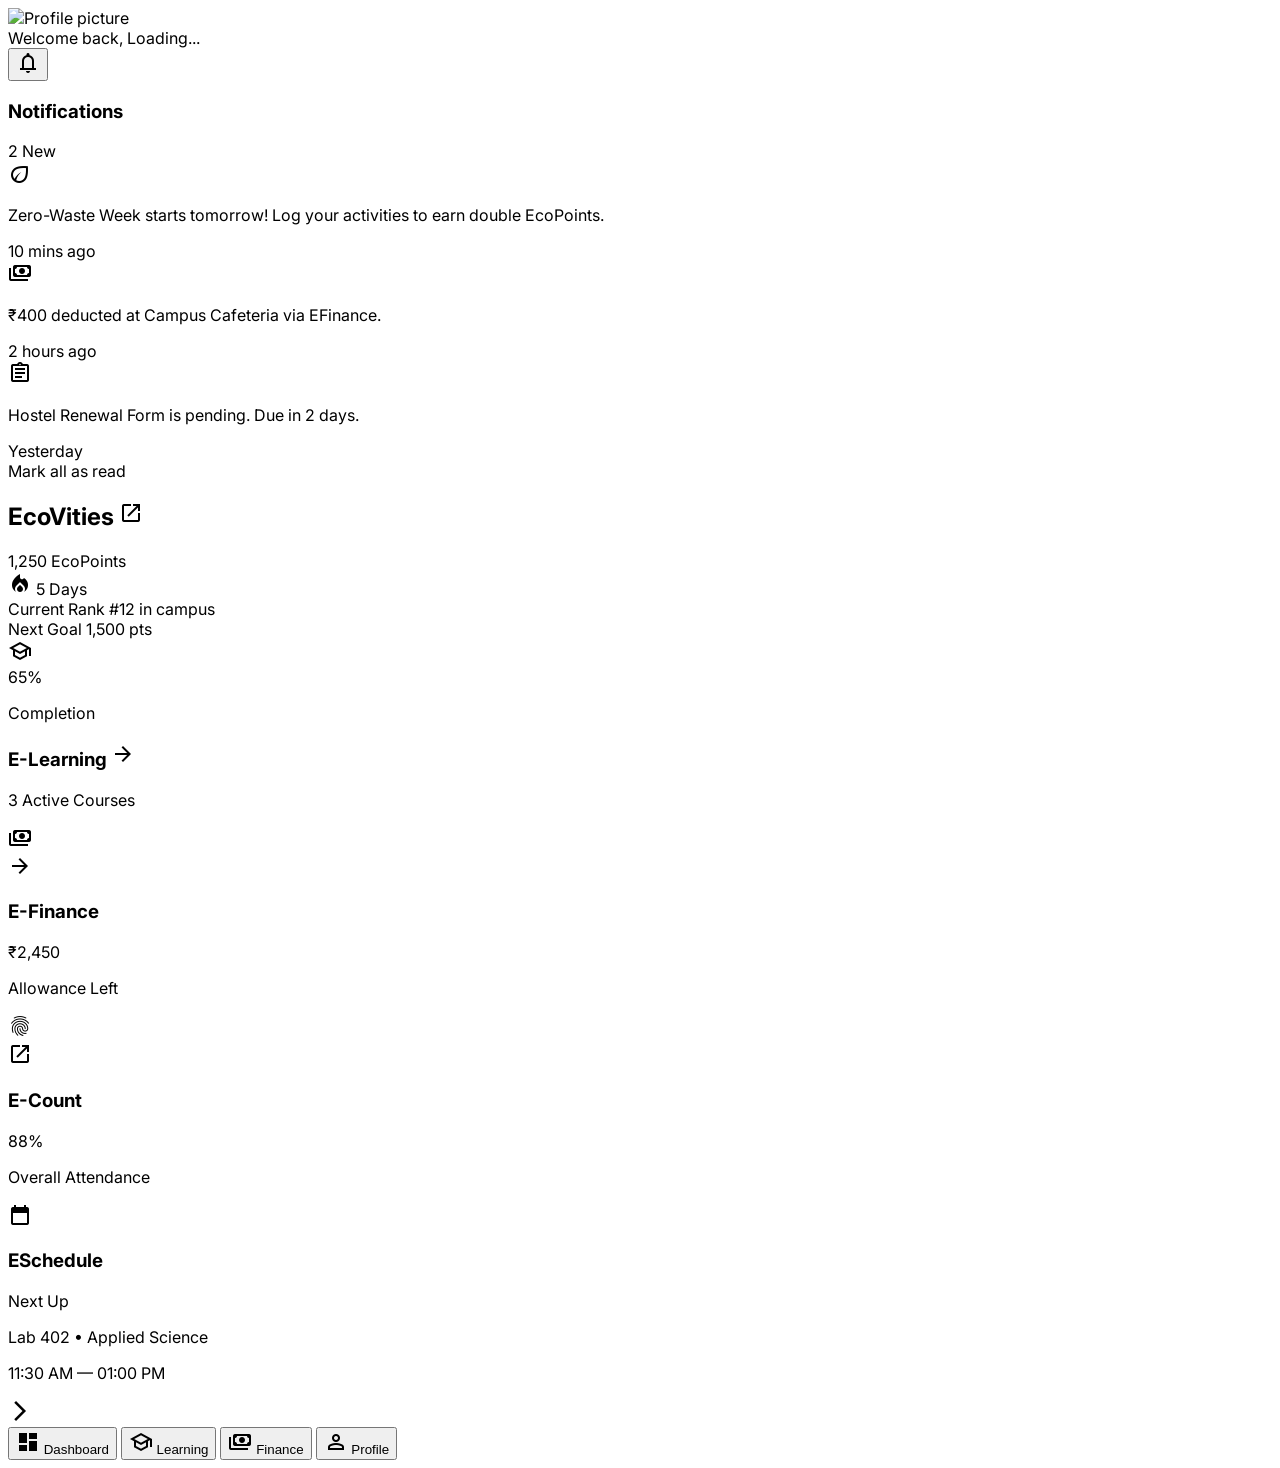
==== index.html @ b06c49e8 "Update index.html" ====
<!DOCTYPE html>
<html class="light" lang="en">
<head>
    <meta charset="utf-8"/>
    <meta content="width=device-width, initial-scale=1.0, maximum-scale=1.0, user-scalable=no" name="viewport"/>
    <title>EcoCampus - App</title>
    
    <link rel="stylesheet" href="style.css">
    <script src="https://cdn.tailwindcss.com?plugins=forms,container-queries"></script>
    <link href="https://fonts.googleapis.com/css2?family=Inter:wght@300;400;500;600;700;800&display=swap" rel="stylesheet"/>
    <link href="https://fonts.googleapis.com/css2?family=Material+Symbols+Outlined:wght,FILL@100..700,0..1&display=swap" rel="stylesheet"/>
    
    <script src="https://cdn.jsdelivr.net/npm/@supabase/supabase-js@2"></script>
    <script src="supabase.js"></script>
    <script src="main.js" defer></script>

    <script id="tailwind-config">
        tailwind.config = {
            darkMode: "class",
            theme: {
                extend: {
                    "colors": {
                        "on-surface-variant": "#3f4a3c",
                        "surface-dim": "#d9dadb",
                        "on-tertiary": "#ffffff",
                        "on-secondary-fixed-variant": "#2f3f92",
                        "inverse-primary": "#78dc77",
                        "secondary-fixed": "#dee0ff",
                        "outline": "#6f7a6b",
                        "surface-container": "#edeeef",
                        "on-primary-container": "#003c0b",
                        "on-primary-fixed-variant": "#005313",
                        "surface-container-high": "#e7e8e9",
                        "primary-fixed": "#94f990",
                        "on-error-container": "#93000a",
                        "on-tertiary-fixed-variant": "#693c00",
                        "on-primary-fixed": "#002204",
                        "tertiary-fixed-dim": "#ffb870",
                        "outline-variant": "#becab9",
                        "error-container": "#ffdad6",
                        "surface": "#f8f9fa",
                        "on-background": "#191c1d",
                        "surface-container-low": "#f3f4f5",
                        "on-secondary": "#ffffff",
                        "secondary-fixed-dim": "#bac3ff",
                        "inverse-on-surface": "#f0f1f2",
                        "surface-bright": "#f8f9fa",
                        "error": "#ba1a1a",
                        "background": "#f8f9fa",
                        "secondary": "#4858ab",
                        "surface-container-lowest": "#ffffff",
                        "primary-fixed-dim": "#78dc77",
                        "on-secondary-fixed": "#00105b",
                        "on-primary": "#ffffff",
                        "tertiary-container": "#e18500",
                        "primary-container": "#4caf50",
                        "surface-tint": "#006e1c",
                        "tertiary-fixed": "#ffdcbe",
                        "on-tertiary-fixed": "#2c1600",
                        "on-error": "#ffffff",
                        "tertiary": "#8b5000",
                        "on-secondary-container": "#27378a",
                        "on-surface": "#191c1d",
                        "on-tertiary-container": "#4d2b00",
                        "inverse-surface": "#2e3132",
                        "secondary-container": "#96a5ff",
                        "surface-variant": "#e1e3e4",
                        "surface-container-highest": "#e1e3e4",
                        "primary": "#006e1c"
                    },
                    "fontFamily": {
                        "headline": ["Inter"],
                        "body": ["Inter"],
                        "label": ["Inter"]
                    }
                },
            },
        }
    </script>
</head>
<body class="bg-surface text-on-surface antialiased mb-24 relative">

    <header class="fixed top-0 w-full z-[60] bg-surface/70 dark:bg-slate-900/70 backdrop-blur-xl border-b border-surface-variant/50 bg-surface-container-low dark:bg-slate-800">
        <div class="flex justify-between items-center px-6 h-16 w-full max-w-screen-xl mx-auto relative">
            <div class="flex items-center gap-3">
                <div class="w-10 h-10 rounded-full overflow-hidden border-2 border-primary-container bg-surface-variant">
                    <img id="header-avatar" alt="Profile picture" class="w-full h-full object-cover" src="https://via.placeholder.com/150"/>
                </div>
                <div class="flex flex-col">
                    <span class="text-xs text-on-surface-variant font-medium">Welcome back,</span>
                    <span id="header-name" class="text-sm font-bold text-on-surface">Loading...</span>
                </div>
            </div>
            <div class="flex items-center gap-2 relative">
                <button id="notif-btn" class="p-2 rounded-full hover:bg-slate-100/50 transition-colors active:scale-95 duration-200 relative">
                    <span class="material-symbols-outlined text-slate-500">notifications</span>
                    <span class="absolute top-2 right-2 w-2.5 h-2.5 bg-error rounded-full border-2 border-surface"></span>
                </button>
            </div>
        </div>
    </header>

    <div id="notif-panel" class="fixed top-16 right-4 w-80 max-w-[calc(100vw-32px)] bg-surface-container-lowest rounded-2xl shadow-xl border border-surface-variant overflow-hidden z-[55] opacity-0 pointer-events-none transition-all duration-200 transform -translate-y-2">
        <div class="p-4 border-b border-surface-variant flex justify-between items-center bg-surface-container-low">
            <h3 class="font-bold text-on-surface">Notifications</h3>
            <span class="text-[10px] bg-primary/10 text-primary px-2 py-1 rounded-md font-bold uppercase">2 New</span>
        </div>
        <div class="max-h-80 overflow-y-auto">
            <div class="p-4 border-b border-surface-variant hover:bg-surface-container-low cursor-pointer bg-primary/5">
                <div class="flex gap-3">
                    <div class="w-10 h-10 rounded-full bg-primary-container text-on-primary-container flex items-center justify-center shrink-0">
                        <span class="material-symbols-outlined text-sm">eco</span>
                    </div>
                    <div>
                        <p class="text-sm text-on-surface"><span class="font-bold">Zero-Waste Week</span> starts tomorrow! Log your activities to earn double EcoPoints.</p>
                        <span class="text-xs text-on-surface-variant mt-1 block">10 mins ago</span>
                    </div>
                </div>
            </div>
            <div class="p-4 border-b border-surface-variant hover:bg-surface-container-low cursor-pointer bg-primary/5">
                <div class="flex gap-3">
                    <div class="w-10 h-10 rounded-full bg-secondary-container text-on-secondary-container flex items-center justify-center shrink-0">
                        <span class="material-symbols-outlined text-sm">payments</span>
                    </div>
                    <div>
                        <p class="text-sm text-on-surface"><span class="font-bold">₹400 deducted</span> at Campus Cafeteria via EFinance.</p>
                        <span class="text-xs text-on-surface-variant mt-1 block">2 hours ago</span>
                    </div>
                </div>
            </div>
            <div class="p-4 border-b border-surface-variant hover:bg-surface-container-low cursor-pointer">
                <div class="flex gap-3">
                    <div class="w-10 h-10 rounded-full bg-surface-variant text-on-surface-variant flex items-center justify-center shrink-0">
                        <span class="material-symbols-outlined text-sm">assignment</span>
                    </div>
                    <div>
                        <p class="text-sm text-on-surface"><span class="font-bold">Hostel Renewal Form</span> is pending. Due in 2 days.</p>
                        <span class="text-xs text-on-surface-variant mt-1 block">Yesterday</span>
                    </div>
                </div>
            </div>
        </div>
        <div class="p-3 text-center border-t border-surface-variant bg-surface-container-low cursor-pointer hover:bg-surface-variant">
            <span class="text-sm font-bold text-primary">Mark all as read</span>
        </div>
    </div>

    <main class="pt-20 px-6 max-w-screen-md mx-auto relative z-10">
        
        <div id="view-dashboard" class="tab-content active">
            <section class="mt-4 mb-8">
                <div onclick="openApp('/EcoCampus/ecovities')" class="cursor-pointer active:scale-[0.98] transition-transform relative overflow-hidden rounded-xl bg-gradient-to-br from-primary to-primary-container p-6 text-white shadow-2xl shadow-primary/20 group">
                    <div class="absolute -right-8 -top-8 w-32 h-32 bg-white/10 rounded-full blur-2xl"></div>
                    <div class="absolute -left-4 -bottom-4 w-24 h-24 bg-black/5 rounded-full blur-xl"></div>
                    <div class="relative z-10 flex justify-between items-start">
                        <div>
                            <h2 class="text-sm font-medium opacity-90 tracking-wide flex items-center gap-1">
                                EcoVities <span class="material-symbols-outlined text-[14px] opacity-0 group-hover:opacity-100 transition-opacity">open_in_new</span>
                            </h2>
                            <div class="mt-1 flex items-baseline gap-1">
                                <span class="text-4xl font-extrabold tracking-tight">1,250</span>
                                <span class="text-xs font-semibold opacity-80 uppercase tracking-widest">EcoPoints</span>
                            </div>
                        </div>
                        <div class="bg-white/20 backdrop-blur-md rounded-lg px-3 py-1.5 flex items-center gap-2">
                            <span class="material-symbols-outlined text-sm text-tertiary-fixed-dim" style="font-variation-settings: 'FILL' 1;">local_fire_department</span>
                            <span class="text-xs font-bold">5 Days</span>
                        </div>
                    </div>
                    <div class="relative z-10 mt-8 grid grid-cols-2 gap-4 border-t border-white/10 pt-4">
                        <div class="flex flex-col">
                            <span class="text-[10px] uppercase opacity-70 tracking-widest">Current Rank</span>
                            <span class="text-lg font-bold">#12 <span class="text-xs font-normal opacity-70">in campus</span></span>
                        </div>
                        <div class="flex flex-col items-end">
                            <span class="text-[10px] uppercase opacity-70 tracking-widest">Next Goal</span>
                            <span class="text-lg font-bold">1,500 <span class="text-xs font-normal opacity-70">pts</span></span>
                        </div>
                    </div>
                </div>
            </section>

            <section class="grid grid-cols-2 gap-4 mb-6">
                <div onclick="switchTab('learning')" class="col-span-2 cursor-pointer active:scale-[0.98] transition-transform bg-surface-container-lowest rounded-xl p-5 shadow-[0_4px_32px_rgba(0,0,0,0.04)] flex flex-col justify-between min-h-[160px] group border border-surface-variant">
                    <div class="flex justify-between items-start">
                        <div class="p-2.5 bg-primary/10 rounded-lg">
                            <span class="material-symbols-outlined text-primary">school</span>
                        </div>
                        <div class="text-right">
                            <span class="text-2xl font-bold text-on-surface">65%</span>
                            <p class="text-[10px] text-on-surface-variant font-medium">Completion</p>
                        </div>
                    </div>
                    <div class="mt-4 flex justify-between items-end">
                        <div class="w-full">
                            <h3 class="text-sm font-bold text-on-surface flex items-center gap-1">E-Learning <span class="material-symbols-outlined text-[14px] opacity-0 group-hover:opacity-100 transition-opacity">arrow_forward</span></h3>
                            <p class="text-xs text-on-surface-variant mt-1">3 Active Courses</p>
                            <div class="w-full bg-surface-container h-1.5 rounded-full mt-3">
                                <div class="bg-primary h-full rounded-full" style="width: 65%"></div>
                            </div>
                        </div>
                    </div>
                </div>

                <div onclick="switchTab('finance')" class="cursor-pointer active:scale-[0.98] transition-transform bg-surface-container-low rounded-xl p-5 flex flex-col justify-between group border border-surface-variant">
                    <div class="flex justify-between items-start">
                        <div class="p-2.5 bg-secondary/10 rounded-lg w-fit">
                            <span class="material-symbols-outlined text-secondary">payments</span>
                        </div>
                        <span class="material-symbols-outlined text-sm text-on-surface-variant opacity-0 group-hover:opacity-100">arrow_forward</span>
                    </div>
                    <div class="mt-4">
                        <h3 class="text-xs font-bold text-on-surface-variant">E-Finance</h3>
                        <div class="mt-1">
                            <span class="text-lg font-bold text-on-surface">₹2,450</span>
                            <p class="text-[10px] text-on-surface-variant leading-tight">Allowance Left</p>
                        </div>
                    </div>
                </div>

                <div onclick="openApp('/EcoCampus/ecount')" class="cursor-pointer active:scale-[0.98] transition-transform bg-surface-container-low rounded-xl p-5 flex flex-col justify-between group border border-surface-variant">
                    <div class="flex justify-between items-start">
                        <div class="p-2.5 bg-tertiary-container/10 rounded-lg w-fit">
                            <span class="material-symbols-outlined text-tertiary">fingerprint</span>
                        </div>
                        <span class="material-symbols-outlined text-sm text-on-surface-variant opacity-0 group-hover:opacity-100">open_in_new</span>
                    </div>
                    <div class="mt-4">
                        <h3 class="text-xs font-bold text-on-surface-variant">E-Count</h3>
                        <div class="mt-1">
                            <span class="text-lg font-bold text-on-surface">88%</span>
                            <p class="text-[10px] text-on-surface-variant leading-tight">Overall Attendance</p>
                        </div>
                    </div>
                </div>

                <div onclick="openApp('/EcoCampus/eschedule')" class="col-span-2 cursor-pointer active:scale-[0.98] transition-transform bg-surface-container-highest rounded-xl p-5 flex items-center gap-4 group border border-surface-variant">
                    <div class="p-3 bg-white rounded-xl shadow-sm">
                        <span class="material-symbols-outlined text-primary" style="font-variation-settings: 'FILL' 1;">calendar_today</span>
                    </div>
                    <div class="flex-1">
                        <div class="flex justify-between items-center">
                            <h3 class="text-sm font-bold text-on-surface flex items-center gap-1">ESchedule</h3>
                            <span class="text-[10px] font-bold text-primary uppercase tracking-tighter bg-primary/10 px-2 py-0.5 rounded">Next Up</span>
                        </div>
                        <div class="flex justify-between items-end mt-1">
                            <div>
                                <p class="text-xs text-on-surface-variant">Lab 402 • Applied Science</p>
                                <p class="text-sm font-semibold text-on-surface">11:30 AM — 01:00 PM</p>
                            </div>
                            <span class="material-symbols-outlined text-on-surface-variant text-sm group-hover:translate-x-1 transition-transform">arrow_forward_ios</span>
                        </div>
                    </div>
                </div>
            </section>
        </div>

        <div id="view-learning" class="tab-content">
            <h2 class="text-2xl font-extrabold text-on-surface mb-6 mt-4">My Courses</h2>
            
            <div class="bg-surface-container-lowest rounded-2xl p-5 mb-4 shadow-sm border border-surface-variant relative overflow-hidden">
                <div class="absolute top-0 right-0 w-16 h-16 bg-primary/5 rounded-bl-full"></div>
                <div class="flex justify-between items-start mb-3 relative z-10">
                    <div>
                        <span class="text-[10px] font-bold text-primary uppercase tracking-wider bg-primary/10 px-2 py-1 rounded-md">In Progress</span>
                        <h3 class="text-lg font-bold text-on-surface mt-2 leading-tight">Green Energy 101</h3>
                        <p class="text-xs text-on-surface-variant mt-1">Dr. Sharma • 4 Modules left</p>
                    </div>
                    <div class="w-12 h-12 rounded-full border-[4px] border-surface-variant flex items-center justify-center relative">
                        <svg class="absolute w-full h-full transform -rotate-90 text-primary">
                            <circle cx="20" cy="20" r="18" fill="none" stroke="currentColor" stroke-width="4" stroke-dasharray="113" stroke-dashoffset="22" class="opacity-100"></circle>
                        </svg>
                        <span class="text-[10px] font-bold text-on-surface">80%</span>
                    </div>
                </div>
                <button class="w-full mt-2 bg-primary text-on-primary py-2.5 rounded-xl font-semibold text-sm active:scale-[0.98] transition-transform">Continue Learning</button>
            </div>

            <div class="bg-surface-container-lowest rounded-2xl p-5 mb-8 shadow-sm border border-surface-variant">
                <div class="flex justify-between items-start mb-3">
                    <div>
                        <span class="text-[10px] font-bold text-secondary uppercase tracking-wider bg-secondary/10 px-2 py-1 rounded-md">In Progress</span>
                        <h3 class="text-lg font-bold text-on-surface mt-2 leading-tight">Sustainable Arch.</h3>
                        <p class="text-xs text-on-surface-variant mt-1">Prof. Mehta • 12 Modules left</p>
                    </div>
                    <div class="text-right">
                        <span class="text-lg font-bold text-on-surface">45%</span>
                    </div>
                </div>
                <div class="w-full bg-surface-variant h-2 rounded-full overflow-hidden">
                    <div class="bg-secondary h-full rounded-full" style="width: 45%"></div>
                </div>
            </div>

            <h3 class="text-sm font-bold text-on-surface-variant uppercase tracking-wider mb-4">Upcoming Assessments</h3>
            <div class="bg-surface-container-low rounded-2xl p-4 border border-surface-variant mb-3 flex items-center gap-4">
                <div class="w-12 h-12 rounded-xl bg-error-container text-on-error-container flex flex-col items-center justify-center shrink-0">
                    <span class="text-[10px] uppercase font-bold">Oct</span>
                    <span class="text-lg font-black leading-none">12</span>
                </div>
                <div>
                    <h4 class="font-bold text-sm text-on-surface">Mid-Term: Green Energy</h4>
                    <p class="text-xs text-on-surface-variant mt-0.5">Online Exam • 60 mins</p>
                </div>
            </div>
        </div>

        <div id="view-finance" class="tab-content">
            <h2 class="text-2xl font-extrabold text-on-surface mb-6 mt-4">My Wallet</h2>

            <div class="bg-secondary text-on-secondary rounded-3xl p-6 mb-8 relative overflow-hidden shadow-lg shadow-secondary/20">
                <div class="absolute -right-10 -bottom-10 w-40 h-40 bg-white/10 rounded-full blur-2xl"></div>
                <p class="text-xs font-medium opacity-80 tracking-wide uppercase">Available Allowance</p>
                <div class="text-5xl font-black mt-1 mb-4">₹2,450</div>
                <div class="flex justify-between items-center border-t border-white/20 pt-4">
                    <div>
                        <p class="text-[10px] uppercase opacity-70">Total Budget</p>
                        <p class="text-sm font-bold">₹4,000</p>
                    </div>
                    <div>
                        <p class="text-[10px] uppercase opacity-70">Spent so far</p>
                        <p class="text-sm font-bold">₹1,550</p>
                    </div>
                </div>
            </div>

            <div class="grid grid-cols-2 gap-4 mb-8">
                <button class="bg-surface-container-lowest border border-surface-variant p-4 rounded-2xl flex flex-col items-center justify-center gap-2 active:scale-95 transition-transform shadow-sm">
                    <div class="w-10 h-10 rounded-full bg-primary/10 text-primary flex items-center justify-center">
                        <span class="material-symbols-outlined">add</span>
                    </div>
                    <span class="text-xs font-bold text-on-surface">Add Funds</span>
                </button>
                <button class="bg-surface-container-lowest border border-surface-variant p-4 rounded-2xl flex flex-col items-center justify-center gap-2 active:scale-95 transition-transform shadow-sm">
                    <div class="w-10 h-10 rounded-full bg-tertiary/10 text-tertiary flex items-center justify-center">
                        <span class="material-symbols-outlined">qr_code_scanner</span>
                    </div>
                    <span class="text-xs font-bold text-on-surface">Pay/Scan</span>
                </button>
            </div>

            <div class="flex justify-between items-center mb-4">
                <h3 class="text-sm font-bold text-on-surface-variant uppercase tracking-wider">Recent Transactions</h3>
                <span class="text-xs font-bold text-primary cursor-pointer">View All</span>
            </div>

            <div class="space-y-3">
                <div class="bg-surface-container-lowest rounded-2xl p-4 border border-surface-variant flex justify-between items-center">
                    <div class="flex items-center gap-3">
                        <div class="w-10 h-10 rounded-xl bg-error-container text-on-error-container flex items-center justify-center">
                            <span class="material-symbols-outlined text-sm">restaurant</span>
                        </div>
                        <div>
                            <p class="text-sm font-bold text-on-surface">Campus Cafeteria</p>
                            <p class="text-[10px] text-on-surface-variant mt-0.5">Today, 1:30 PM</p>
                        </div>
                    </div>
                    <span class="font-bold text-error">-₹400</span>
                </div>

                <div class="bg-surface-container-lowest rounded-2xl p-4 border border-surface-variant flex justify-between items-center">
                    <div class="flex items-center gap-3">
                        <div class="w-10 h-10 rounded-xl bg-error-container text-on-error-container flex items-center justify-center">
                            <span class="material-symbols-outlined text-sm">menu_book</span>
                        </div>
                        <div>
                            <p class="text-sm font-bold text-on-surface">Library Late Fee</p>
                            <p class="text-[10px] text-on-surface-variant mt-0.5">Yesterday</p>
                        </div>
                    </div>
                    <span class="font-bold text-error">-₹150</span>
                </div>

                <div class="bg-surface-container-lowest rounded-2xl p-4 border border-surface-variant flex justify-between items-center">
                    <div class="flex items-center gap-3">
                        <div class="w-10 h-10 rounded-xl bg-primary-container text-on-primary-container flex items-center justify-center">
                            <span class="material-symbols-outlined text-sm">account_balance_wallet</span>
                        </div>
                        <div>
                            <p class="text-sm font-bold text-on-surface">Allowance Added</p>
                            <p class="text-[10px] text-on-surface-variant mt-0.5">Oct 1st</p>
                        </div>
                    </div>
                    <span class="font-bold text-primary">+₹3,000</span>
                </div>
            </div>
        </div>

        <div id="view-profile" class="tab-content">
            <h2 class="text-2xl font-extrabold text-on-surface mb-6 mt-4">My Profile</h2>
            <div class="bg-surface-container-lowest rounded-3xl p-6 shadow-sm border border-surface-variant text-center relative overflow-hidden mb-6">
                <div class="absolute top-0 left-0 w-full h-24 bg-primary/20"></div>
                <div class="relative z-10 flex flex-col items-center mt-4">
                    <div class="w-24 h-24 rounded-full overflow-hidden border-4 border-surface shadow-sm mb-4 bg-surface-variant">
                        <img id="profile-avatar-large" alt="User profile" class="w-full h-full object-cover" src="https://via.placeholder.com/150"/>
                    </div>
                    <h3 id="profile-name" class="text-xl font-bold text-on-surface">Loading...</h3>
                    <div class="flex items-center gap-2 mt-1 mb-4">
                        <span id="profile-role" class="bg-primary-container text-on-primary-container text-[10px] font-bold px-3 py-1 rounded-full uppercase tracking-widest">Student</span>
                    </div>
                    <p id="profile-email" class="text-sm text-on-surface-variant flex items-center gap-1">
                        <span class="material-symbols-outlined text-[16px]">mail</span> loading...
                    </p>
                </div>
            </div>

            <div class="bg-surface-container-lowest rounded-2xl border border-surface-variant overflow-hidden mb-6 shadow-sm">
                <div class="p-4 flex items-center gap-4 border-b border-surface-variant">
                    <div class="p-2 bg-secondary/10 rounded-lg text-secondary">
                        <span class="material-symbols-outlined">badge</span>
                    </div>
                    <div>
                        <p class="text-[10px] uppercase font-bold text-on-surface-variant tracking-wider">Student ID</p>
                        <p id="profile-id" class="text-sm font-semibold text-on-surface">---</p>
                    </div>
                </div>
                <div class="p-4 flex items-center gap-4 border-b border-surface-variant">
                    <div class="p-2 bg-tertiary/10 rounded-lg text-tertiary">
                        <span class="material-symbols-outlined">menu_book</span>
                    </div>
                    <div>
                        <p class="text-[10px] uppercase font-bold text-on-surface-variant tracking-wider">Course</p>
                        <p id="profile-course" class="text-sm font-semibold text-on-surface">---</p>
                    </div>
                </div>
                <div class="p-4 flex items-center gap-4">
                    <div class="p-2 bg-primary/10 rounded-lg text-primary">
                        <span class="material-symbols-outlined">smartphone</span>
                    </div>
                    <div class="flex-1">
                        <p class="text-[10px] uppercase font-bold text-on-surface-variant tracking-wider">Mobile</p>
                        <p id="profile-mobile" class="text-sm font-semibold text-on-surface">---</p>
                    </div>
                </div>
            </div>

            <div class="space-y-3 mb-8">
                <button class="w-full bg-surface-container-low border border-surface-variant p-4 rounded-xl flex items-center justify-between active:scale-[0.98] transition-transform">
                    <div class="flex items-center gap-3">
                        <span class="material-symbols-outlined text-on-surface-variant">settings</span>
                        <span class="font-semibold text-sm text-on-surface">App Settings</span>
                    </div>
                    <span class="material-symbols-outlined text-on-surface-variant text-sm">chevron_right</span>
                </button>
                <button onclick="logout()" class="w-full bg-error-container/50 border border-error/20 p-4 rounded-xl flex items-center justify-center gap-2 active:scale-[0.98] transition-transform mt-6">
                    <span class="material-symbols-outlined text-error">logout</span>
                    <span class="font-bold text-sm text-error">Sign Out</span>
                </button>
            </div>
        </div>

    </main>

    <nav class="fixed bottom-0 left-0 w-full flex justify-around items-center px-4 pb-6 pt-3 bg-surface/80 dark:bg-slate-900/80 backdrop-blur-xl rounded-t-3xl border-t-[0.5px] border-surface-variant tonal-shift bg-surface-container-low dark:bg-slate-800 shadow-[0_-4px_32px_rgba(0,0,0,0.04)] z-50">
        
        <button onclick="switchTab('dashboard')" id="nav-dashboard" class="nav-item active flex flex-col items-center justify-center bg-[#006e1c] dark:bg-[#4caf50] text-white rounded-2xl px-4 py-1.5 transition-all active:scale-90 duration-200">
            <span class="material-symbols-outlined text-[22px]" style="font-variation-settings: 'FILL' 1;">dashboard</span>
            <span class="text-[10px] font-medium font-['Inter'] mt-0.5">Dashboard</span>
        </button>
        
        <button onclick="switchTab('learning')" id="nav-learning" class="nav-item flex flex-col items-center justify-center text-slate-500 dark:text-slate-400 px-4 py-1.5 hover:bg-slate-200/50 dark:hover:bg-slate-800/50 active:scale-90 transition-transform">
            <span class="material-symbols-outlined text-[22px]">school</span>
            <span class="text-[10px] font-medium font-['Inter'] mt-0.5">Learning</span>
        </button>
        
        <button onclick="switchTab('finance')" id="nav-finance" class="nav-item flex flex-col items-center justify-center text-slate-500 dark:text-slate-400 px-4 py-1.5 hover:bg-slate-200/50 dark:hover:bg-slate-800/50 active:scale-90 transition-transform">
            <span class="material-symbols-outlined text-[22px]">payments</span>
            <span class="text-[10px] font-medium font-['Inter'] mt-0.5">Finance</span>
        </button>
        
        <button onclick="switchTab('profile')" id="nav-profile" class="nav-item flex flex-col items-center justify-center text-slate-500 dark:text-slate-400 px-4 py-1.5 hover:bg-slate-200/50 dark:hover:bg-slate-800/50 active:scale-90 transition-transform">
            <span class="material-symbols-outlined text-[22px]">person</span>
            <span class="text-[10px] font-medium font-['Inter'] mt-0.5">Profile</span>
        </button>
        
    </nav>

</body>
</html>
---- style.css ----
/* Base styles and Material symbols settings */
.material-symbols-outlined {
    font-variation-settings: 'FILL' 0, 'wght' 400, 'GRAD' 0, 'opsz' 24;
}

body { 
    font-family: 'Inter', sans-serif; 
    min-height: max(884px, 100dvh);
    -webkit-tap-highlight-color: transparent;
}

/* Hide scrollbar for a cleaner mobile app feel */
::-webkit-scrollbar {
    width: 0px;
    background: transparent;
}

/* Tab Switching Logic */
.tab-content {
    display: none;
    animation: fadeIn 0.3s cubic-bezier(0.4, 0, 0.2, 1);
}

.tab-content.active {
    display: block;
}

@keyframes fadeIn {
    from { 
        opacity: 0; 
        transform: translateY(10px) scale(0.98); 
    }
    to { 
        opacity: 1; 
        transform: translateY(0) scale(1); 
    }
}

/* Notification Panel Visibility Toggle */
#notif-panel.show {
    opacity: 1;
    pointer-events: auto;
    transform: translateY(0);
}
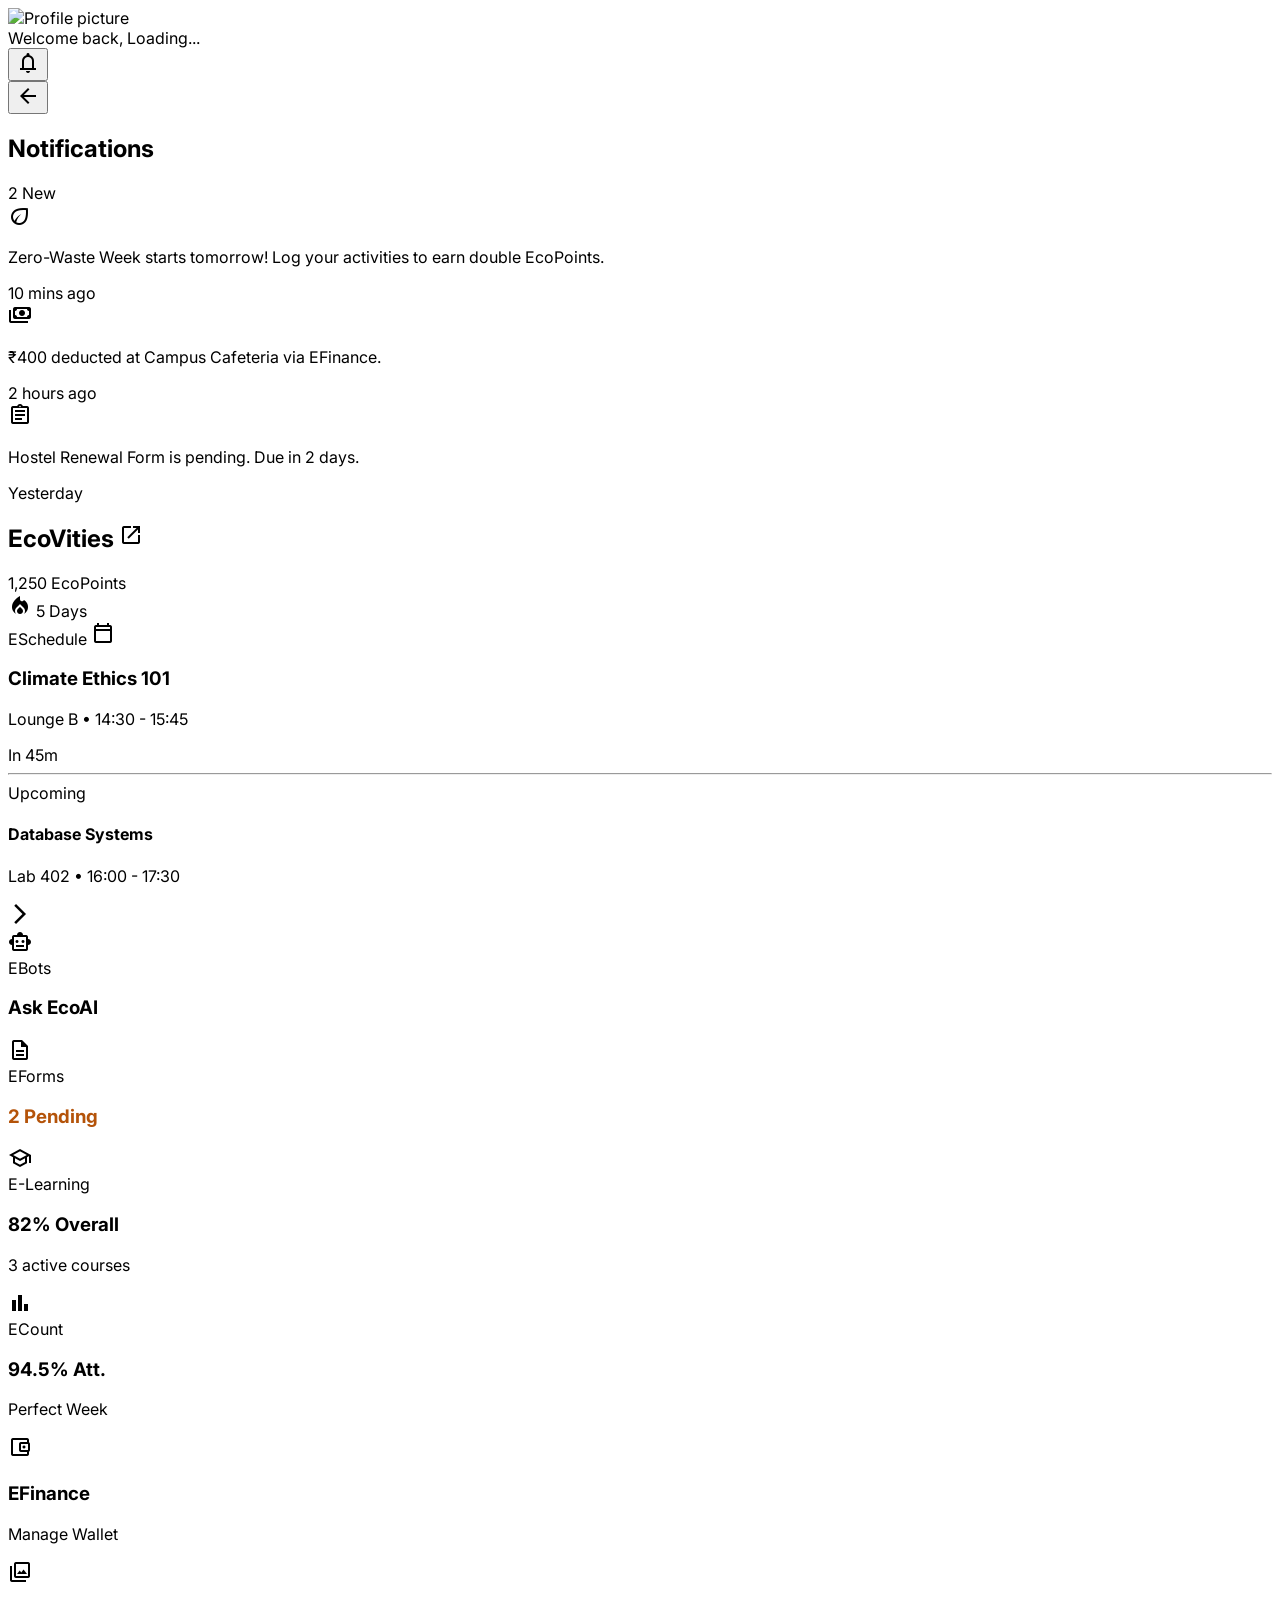
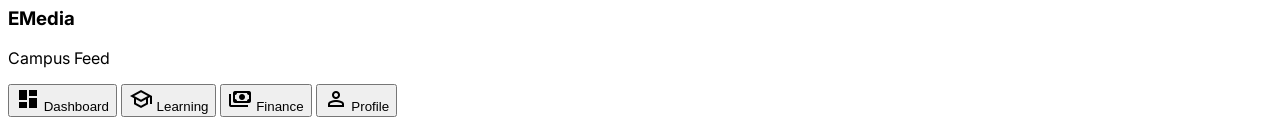
==== commit cef8a6ee: "Update index.html" ====
--- a/index.html
+++ b/index.html
@@ -78,9 +78,9 @@
         }
     </script>
 </head>
-<body class="bg-surface text-on-surface antialiased mb-24 relative">
-
-    <header class="fixed top-0 w-full z-[60] bg-surface/70 dark:bg-slate-900/70 backdrop-blur-xl border-b border-surface-variant/50 bg-surface-container-low dark:bg-slate-800">
+<body class="bg-surface text-on-surface antialiased mb-24 relative overflow-x-hidden">
+
+    <header class="fixed top-0 w-full z-[40] bg-surface/70 dark:bg-slate-900/70 backdrop-blur-xl border-b border-surface-variant/50 bg-surface-container-low dark:bg-slate-800">
         <div class="flex justify-between items-center px-6 h-16 w-full max-w-screen-xl mx-auto relative">
             <div class="flex items-center gap-3">
                 <div class="w-10 h-10 rounded-full overflow-hidden border-2 border-primary-container bg-surface-variant">
@@ -100,56 +100,58 @@
         </div>
     </header>
 
-    <div id="notif-panel" class="fixed top-16 right-4 w-80 max-w-[calc(100vw-32px)] bg-surface-container-lowest rounded-2xl shadow-xl border border-surface-variant overflow-hidden z-[55] opacity-0 pointer-events-none transition-all duration-200 transform -translate-y-2">
-        <div class="p-4 border-b border-surface-variant flex justify-between items-center bg-surface-container-low">
-            <h3 class="font-bold text-on-surface">Notifications</h3>
-            <span class="text-[10px] bg-primary/10 text-primary px-2 py-1 rounded-md font-bold uppercase">2 New</span>
-        </div>
-        <div class="max-h-80 overflow-y-auto">
-            <div class="p-4 border-b border-surface-variant hover:bg-surface-container-low cursor-pointer bg-primary/5">
-                <div class="flex gap-3">
-                    <div class="w-10 h-10 rounded-full bg-primary-container text-on-primary-container flex items-center justify-center shrink-0">
-                        <span class="material-symbols-outlined text-sm">eco</span>
-                    </div>
-                    <div>
-                        <p class="text-sm text-on-surface"><span class="font-bold">Zero-Waste Week</span> starts tomorrow! Log your activities to earn double EcoPoints.</p>
-                        <span class="text-xs text-on-surface-variant mt-1 block">10 mins ago</span>
-                    </div>
-                </div>
-            </div>
-            <div class="p-4 border-b border-surface-variant hover:bg-surface-container-low cursor-pointer bg-primary/5">
-                <div class="flex gap-3">
-                    <div class="w-10 h-10 rounded-full bg-secondary-container text-on-secondary-container flex items-center justify-center shrink-0">
-                        <span class="material-symbols-outlined text-sm">payments</span>
-                    </div>
-                    <div>
-                        <p class="text-sm text-on-surface"><span class="font-bold">₹400 deducted</span> at Campus Cafeteria via EFinance.</p>
-                        <span class="text-xs text-on-surface-variant mt-1 block">2 hours ago</span>
-                    </div>
-                </div>
-            </div>
-            <div class="p-4 border-b border-surface-variant hover:bg-surface-container-low cursor-pointer">
-                <div class="flex gap-3">
-                    <div class="w-10 h-10 rounded-full bg-surface-variant text-on-surface-variant flex items-center justify-center shrink-0">
-                        <span class="material-symbols-outlined text-sm">assignment</span>
-                    </div>
-                    <div>
-                        <p class="text-sm text-on-surface"><span class="font-bold">Hostel Renewal Form</span> is pending. Due in 2 days.</p>
-                        <span class="text-xs text-on-surface-variant mt-1 block">Yesterday</span>
-                    </div>
-                </div>
-            </div>
-        </div>
-        <div class="p-3 text-center border-t border-surface-variant bg-surface-container-low cursor-pointer hover:bg-surface-variant">
-            <span class="text-sm font-bold text-primary">Mark all as read</span>
+    <div id="full-notif-panel" class="fixed inset-0 z-[100] bg-surface transition-transform duration-300 translate-x-full flex flex-col">
+        <div class="h-16 border-b border-surface-variant flex items-center px-4 bg-surface-container-low shrink-0 shadow-sm">
+            <button id="close-notif-btn" class="p-2 mr-2 rounded-full hover:bg-surface-variant active:scale-95 transition-transform text-on-surface">
+                <span class="material-symbols-outlined">arrow_back</span>
+            </button>
+            <h2 class="text-lg font-bold text-on-surface flex-1">Notifications</h2>
+            <span class="text-[10px] bg-primary/10 text-primary px-3 py-1 rounded-md font-bold uppercase tracking-wider">2 New</span>
+        </div>
+        
+        <div class="flex-1 overflow-y-auto">
+            <div class="p-5 border-b border-surface-variant active:bg-surface-container-low cursor-pointer bg-primary/5">
+                <div class="flex gap-4">
+                    <div class="w-12 h-12 rounded-full bg-primary-container text-on-primary-container flex items-center justify-center shrink-0">
+                        <span class="material-symbols-outlined">eco</span>
+                    </div>
+                    <div>
+                        <p class="text-[15px] text-on-surface leading-snug"><span class="font-bold">Zero-Waste Week</span> starts tomorrow! Log your activities to earn double EcoPoints.</p>
+                        <span class="text-xs text-on-surface-variant mt-2 block font-medium">10 mins ago</span>
+                    </div>
+                </div>
+            </div>
+            <div class="p-5 border-b border-surface-variant active:bg-surface-container-low cursor-pointer bg-primary/5">
+                <div class="flex gap-4">
+                    <div class="w-12 h-12 rounded-full bg-secondary-container text-on-secondary-container flex items-center justify-center shrink-0">
+                        <span class="material-symbols-outlined">payments</span>
+                    </div>
+                    <div>
+                        <p class="text-[15px] text-on-surface leading-snug"><span class="font-bold">₹400 deducted</span> at Campus Cafeteria via EFinance.</p>
+                        <span class="text-xs text-on-surface-variant mt-2 block font-medium">2 hours ago</span>
+                    </div>
+                </div>
+            </div>
+            <div class="p-5 border-b border-surface-variant active:bg-surface-container-low cursor-pointer">
+                <div class="flex gap-4">
+                    <div class="w-12 h-12 rounded-full bg-surface-variant text-on-surface-variant flex items-center justify-center shrink-0">
+                        <span class="material-symbols-outlined">assignment</span>
+                    </div>
+                    <div>
+                        <p class="text-[15px] text-on-surface leading-snug"><span class="font-bold">Hostel Renewal Form</span> is pending. Due in 2 days.</p>
+                        <span class="text-xs text-on-surface-variant mt-2 block font-medium">Yesterday</span>
+                    </div>
+                </div>
+            </div>
         </div>
     </div>
 
     <main class="pt-20 px-6 max-w-screen-md mx-auto relative z-10">
         
         <div id="view-dashboard" class="tab-content active">
-            <section class="mt-4 mb-8">
-                <div onclick="openApp('/EcoCampus/ecovities')" class="cursor-pointer active:scale-[0.98] transition-transform relative overflow-hidden rounded-xl bg-gradient-to-br from-primary to-primary-container p-6 text-white shadow-2xl shadow-primary/20 group">
+            
+            <section class="mt-4 mb-6">
+                <div onclick="openApp('/EcoCampus/ecovities')" class="cursor-pointer active:scale-[0.98] transition-transform relative overflow-hidden rounded-2xl bg-gradient-to-br from-primary to-primary-container p-6 text-white shadow-lg shadow-primary/20 group">
                     <div class="absolute -right-8 -top-8 w-32 h-32 bg-white/10 rounded-full blur-2xl"></div>
                     <div class="absolute -left-4 -bottom-4 w-24 h-24 bg-black/5 rounded-full blur-xl"></div>
                     <div class="relative z-10 flex justify-between items-start">
@@ -167,89 +169,97 @@
                             <span class="text-xs font-bold">5 Days</span>
                         </div>
                     </div>
-                    <div class="relative z-10 mt-8 grid grid-cols-2 gap-4 border-t border-white/10 pt-4">
-                        <div class="flex flex-col">
-                            <span class="text-[10px] uppercase opacity-70 tracking-widest">Current Rank</span>
-                            <span class="text-lg font-bold">#12 <span class="text-xs font-normal opacity-70">in campus</span></span>
-                        </div>
-                        <div class="flex flex-col items-end">
-                            <span class="text-[10px] uppercase opacity-70 tracking-widest">Next Goal</span>
-                            <span class="text-lg font-bold">1,500 <span class="text-xs font-normal opacity-70">pts</span></span>
-                        </div>
-                    </div>
                 </div>
             </section>
 
+            <section class="mb-6">
+                <div class="bg-surface-container-lowest rounded-2xl p-5 border border-surface-variant shadow-sm active:scale-[0.98] transition-transform cursor-pointer" onclick="openApp('/EcoCampus/eschedule')">
+                    <div class="flex justify-between items-center mb-3">
+                        <span class="text-xs font-bold text-on-surface-variant tracking-widest uppercase">ESchedule</span>
+                        <span class="material-symbols-outlined text-primary">calendar_today</span>
+                    </div>
+                    
+                    <div>
+                        <h3 class="text-xl font-extrabold text-on-surface tracking-tight">Climate Ethics 101</h3>
+                        <p class="text-sm text-on-surface-variant mt-0.5">Lounge B • 14:30 - 15:45</p>
+                        <div class="flex items-center gap-4 mt-4">
+                            <div class="flex-1 bg-surface-variant h-2 rounded-full overflow-hidden">
+                                <div class="bg-primary h-full w-[65%] rounded-full"></div>
+                            </div>
+                            <span class="text-[10px] font-bold text-primary uppercase tracking-wider">In 45m</span>
+                        </div>
+                    </div>
+                    
+                    <hr class="border-surface-variant my-4">
+                    
+                    <div>
+                        <span class="text-[10px] font-bold text-on-surface-variant uppercase tracking-wider mb-2 block">Upcoming</span>
+                        <div class="flex justify-between items-center">
+                            <div>
+                                <h4 class="text-sm font-bold text-on-surface">Database Systems</h4>
+                                <p class="text-xs text-on-surface-variant mt-0.5">Lab 402 • 16:00 - 17:30</p>
+                            </div>
+                            <span class="material-symbols-outlined text-on-surface-variant text-sm">arrow_forward_ios</span>
+                        </div>
+                    </div>
+                </div>
+            </section>
+
             <section class="grid grid-cols-2 gap-4 mb-6">
-                <div onclick="switchTab('learning')" class="col-span-2 cursor-pointer active:scale-[0.98] transition-transform bg-surface-container-lowest rounded-xl p-5 shadow-[0_4px_32px_rgba(0,0,0,0.04)] flex flex-col justify-between min-h-[160px] group border border-surface-variant">
-                    <div class="flex justify-between items-start">
-                        <div class="p-2.5 bg-primary/10 rounded-lg">
-                            <span class="material-symbols-outlined text-primary">school</span>
-                        </div>
-                        <div class="text-right">
-                            <span class="text-2xl font-bold text-on-surface">65%</span>
-                            <p class="text-[10px] text-on-surface-variant font-medium">Completion</p>
-                        </div>
-                    </div>
-                    <div class="mt-4 flex justify-between items-end">
-                        <div class="w-full">
-                            <h3 class="text-sm font-bold text-on-surface flex items-center gap-1">E-Learning <span class="material-symbols-outlined text-[14px] opacity-0 group-hover:opacity-100 transition-opacity">arrow_forward</span></h3>
-                            <p class="text-xs text-on-surface-variant mt-1">3 Active Courses</p>
-                            <div class="w-full bg-surface-container h-1.5 rounded-full mt-3">
-                                <div class="bg-primary h-full rounded-full" style="width: 65%"></div>
-                            </div>
-                        </div>
-                    </div>
-                </div>
-
-                <div onclick="switchTab('finance')" class="cursor-pointer active:scale-[0.98] transition-transform bg-surface-container-low rounded-xl p-5 flex flex-col justify-between group border border-surface-variant">
-                    <div class="flex justify-between items-start">
-                        <div class="p-2.5 bg-secondary/10 rounded-lg w-fit">
-                            <span class="material-symbols-outlined text-secondary">payments</span>
-                        </div>
-                        <span class="material-symbols-outlined text-sm text-on-surface-variant opacity-0 group-hover:opacity-100">arrow_forward</span>
-                    </div>
-                    <div class="mt-4">
-                        <h3 class="text-xs font-bold text-on-surface-variant">E-Finance</h3>
-                        <div class="mt-1">
-                            <span class="text-lg font-bold text-on-surface">₹2,450</span>
-                            <p class="text-[10px] text-on-surface-variant leading-tight">Allowance Left</p>
-                        </div>
-                    </div>
-                </div>
-
-                <div onclick="openApp('/EcoCampus/ecount')" class="cursor-pointer active:scale-[0.98] transition-transform bg-surface-container-low rounded-xl p-5 flex flex-col justify-between group border border-surface-variant">
-                    <div class="flex justify-between items-start">
-                        <div class="p-2.5 bg-tertiary-container/10 rounded-lg w-fit">
-                            <span class="material-symbols-outlined text-tertiary">fingerprint</span>
-                        </div>
-                        <span class="material-symbols-outlined text-sm text-on-surface-variant opacity-0 group-hover:opacity-100">open_in_new</span>
-                    </div>
-                    <div class="mt-4">
-                        <h3 class="text-xs font-bold text-on-surface-variant">E-Count</h3>
-                        <div class="mt-1">
-                            <span class="text-lg font-bold text-on-surface">88%</span>
-                            <p class="text-[10px] text-on-surface-variant leading-tight">Overall Attendance</p>
-                        </div>
-                    </div>
-                </div>
-
-                <div onclick="openApp('/EcoCampus/eschedule')" class="col-span-2 cursor-pointer active:scale-[0.98] transition-transform bg-surface-container-highest rounded-xl p-5 flex items-center gap-4 group border border-surface-variant">
-                    <div class="p-3 bg-white rounded-xl shadow-sm">
-                        <span class="material-symbols-outlined text-primary" style="font-variation-settings: 'FILL' 1;">calendar_today</span>
-                    </div>
-                    <div class="flex-1">
-                        <div class="flex justify-between items-center">
-                            <h3 class="text-sm font-bold text-on-surface flex items-center gap-1">ESchedule</h3>
-                            <span class="text-[10px] font-bold text-primary uppercase tracking-tighter bg-primary/10 px-2 py-0.5 rounded">Next Up</span>
-                        </div>
-                        <div class="flex justify-between items-end mt-1">
-                            <div>
-                                <p class="text-xs text-on-surface-variant">Lab 402 • Applied Science</p>
-                                <p class="text-sm font-semibold text-on-surface">11:30 AM — 01:00 PM</p>
-                            </div>
-                            <span class="material-symbols-outlined text-on-surface-variant text-sm group-hover:translate-x-1 transition-transform">arrow_forward_ios</span>
-                        </div>
+                
+                <div class="bg-surface-container-lowest rounded-2xl p-4 border border-surface-variant shadow-sm cursor-pointer active:scale-[0.96] transition-transform" onclick="openApp('/EcoCampus/ebots')">
+                    <div class="w-12 h-12 rounded-xl bg-[#4caf50] text-white flex items-center justify-center mb-3">
+                        <span class="material-symbols-outlined">smart_toy</span>
+                    </div>
+                    <span class="text-[10px] font-bold text-on-surface-variant uppercase tracking-widest">EBots</span>
+                    <h3 class="text-sm font-bold text-on-surface mt-0.5">Ask EcoAI</h3>
+                </div>
+
+                <div class="bg-surface-container-lowest rounded-2xl p-4 border border-surface-variant shadow-sm cursor-pointer active:scale-[0.96] transition-transform" onclick="openApp('/EcoCampus/eforms')">
+                    <div class="w-12 h-12 rounded-xl bg-[#8b5cf6] text-white flex items-center justify-center mb-3">
+                        <span class="material-symbols-outlined">description</span>
+                    </div>
+                    <span class="text-[10px] font-bold text-on-surface-variant uppercase tracking-widest">EForms</span>
+                    <h3 class="text-sm font-bold text-tertiary mt-0.5" style="color: #b45309;">2 Pending</h3>
+                </div>
+
+                <div class="bg-surface-container-lowest rounded-2xl p-4 border border-surface-variant shadow-sm cursor-pointer active:scale-[0.96] transition-transform flex flex-col justify-between" onclick="switchTab('learning')">
+                    <span class="material-symbols-outlined text-primary mb-2 text-2xl">school</span>
+                    <div>
+                        <span class="text-[10px] font-bold text-on-surface-variant uppercase tracking-widest">E-Learning</span>
+                        <h3 class="text-base font-bold text-on-surface mt-0.5">82% Overall</h3>
+                        <p class="text-[10px] text-on-surface-variant mt-1">3 active courses</p>
+                    </div>
+                </div>
+
+                <div class="bg-surface-container-lowest rounded-2xl p-4 border border-surface-variant shadow-sm cursor-pointer active:scale-[0.96] transition-transform flex flex-col justify-between" onclick="openApp('/EcoCampus/ecount')">
+                    <span class="material-symbols-outlined text-primary mb-2 text-2xl">bar_chart</span>
+                    <div>
+                        <span class="text-[10px] font-bold text-on-surface-variant uppercase tracking-widest">ECount</span>
+                        <h3 class="text-base font-bold text-on-surface mt-0.5">94.5% Att.</h3>
+                        <p class="text-[10px] font-bold text-primary uppercase mt-1 tracking-wider">Perfect Week</p>
+                    </div>
+                </div>
+
+            </section>
+
+            <section class="grid grid-cols-2 gap-4 mb-6">
+                <div class="bg-surface-container-lowest rounded-2xl p-4 border border-surface-variant shadow-sm cursor-pointer active:scale-[0.96] transition-transform flex items-center gap-3" onclick="switchTab('finance')">
+                    <div class="w-10 h-10 rounded-full bg-secondary/10 text-secondary flex items-center justify-center shrink-0">
+                        <span class="material-symbols-outlined text-sm">account_balance_wallet</span>
+                    </div>
+                    <div>
+                        <h3 class="text-xs font-bold text-on-surface">EFinance</h3>
+                        <p class="text-[10px] text-on-surface-variant mt-0.5">Manage Wallet</p>
+                    </div>
+                </div>
+                <div class="bg-surface-container-lowest rounded-2xl p-4 border border-surface-variant shadow-sm cursor-pointer active:scale-[0.96] transition-transform flex items-center gap-3" onclick="openApp('/EcoCampus/emedia')">
+                    <div class="w-10 h-10 rounded-full bg-error/10 text-error flex items-center justify-center shrink-0">
+                        <span class="material-symbols-outlined text-sm">photo_library</span>
+                    </div>
+                    <div>
+                        <h3 class="text-xs font-bold text-on-surface">EMedia</h3>
+                        <p class="text-[10px] text-on-surface-variant mt-0.5">Campus Feed</p>
                     </div>
                 </div>
             </section>
@@ -257,7 +267,6 @@
 
         <div id="view-learning" class="tab-content">
             <h2 class="text-2xl font-extrabold text-on-surface mb-6 mt-4">My Courses</h2>
-            
             <div class="bg-surface-container-lowest rounded-2xl p-5 mb-4 shadow-sm border border-surface-variant relative overflow-hidden">
                 <div class="absolute top-0 right-0 w-16 h-16 bg-primary/5 rounded-bl-full"></div>
                 <div class="flex justify-between items-start mb-3 relative z-10">
@@ -266,32 +275,9 @@
                         <h3 class="text-lg font-bold text-on-surface mt-2 leading-tight">Green Energy 101</h3>
                         <p class="text-xs text-on-surface-variant mt-1">Dr. Sharma • 4 Modules left</p>
                     </div>
-                    <div class="w-12 h-12 rounded-full border-[4px] border-surface-variant flex items-center justify-center relative">
-                        <svg class="absolute w-full h-full transform -rotate-90 text-primary">
-                            <circle cx="20" cy="20" r="18" fill="none" stroke="currentColor" stroke-width="4" stroke-dasharray="113" stroke-dashoffset="22" class="opacity-100"></circle>
-                        </svg>
-                        <span class="text-[10px] font-bold text-on-surface">80%</span>
-                    </div>
                 </div>
                 <button class="w-full mt-2 bg-primary text-on-primary py-2.5 rounded-xl font-semibold text-sm active:scale-[0.98] transition-transform">Continue Learning</button>
             </div>
-
-            <div class="bg-surface-container-lowest rounded-2xl p-5 mb-8 shadow-sm border border-surface-variant">
-                <div class="flex justify-between items-start mb-3">
-                    <div>
-                        <span class="text-[10px] font-bold text-secondary uppercase tracking-wider bg-secondary/10 px-2 py-1 rounded-md">In Progress</span>
-                        <h3 class="text-lg font-bold text-on-surface mt-2 leading-tight">Sustainable Arch.</h3>
-                        <p class="text-xs text-on-surface-variant mt-1">Prof. Mehta • 12 Modules left</p>
-                    </div>
-                    <div class="text-right">
-                        <span class="text-lg font-bold text-on-surface">45%</span>
-                    </div>
-                </div>
-                <div class="w-full bg-surface-variant h-2 rounded-full overflow-hidden">
-                    <div class="bg-secondary h-full rounded-full" style="width: 45%"></div>
-                </div>
-            </div>
-
             <h3 class="text-sm font-bold text-on-surface-variant uppercase tracking-wider mb-4">Upcoming Assessments</h3>
             <div class="bg-surface-container-low rounded-2xl p-4 border border-surface-variant mb-3 flex items-center gap-4">
                 <div class="w-12 h-12 rounded-xl bg-error-container text-on-error-container flex flex-col items-center justify-center shrink-0">
@@ -307,7 +293,6 @@
 
         <div id="view-finance" class="tab-content">
             <h2 class="text-2xl font-extrabold text-on-surface mb-6 mt-4">My Wallet</h2>
-
             <div class="bg-secondary text-on-secondary rounded-3xl p-6 mb-8 relative overflow-hidden shadow-lg shadow-secondary/20">
                 <div class="absolute -right-10 -bottom-10 w-40 h-40 bg-white/10 rounded-full blur-2xl"></div>
                 <p class="text-xs font-medium opacity-80 tracking-wide uppercase">Available Allowance</p>
@@ -323,27 +308,9 @@
                     </div>
                 </div>
             </div>
-
-            <div class="grid grid-cols-2 gap-4 mb-8">
-                <button class="bg-surface-container-lowest border border-surface-variant p-4 rounded-2xl flex flex-col items-center justify-center gap-2 active:scale-95 transition-transform shadow-sm">
-                    <div class="w-10 h-10 rounded-full bg-primary/10 text-primary flex items-center justify-center">
-                        <span class="material-symbols-outlined">add</span>
-                    </div>
-                    <span class="text-xs font-bold text-on-surface">Add Funds</span>
-                </button>
-                <button class="bg-surface-container-lowest border border-surface-variant p-4 rounded-2xl flex flex-col items-center justify-center gap-2 active:scale-95 transition-transform shadow-sm">
-                    <div class="w-10 h-10 rounded-full bg-tertiary/10 text-tertiary flex items-center justify-center">
-                        <span class="material-symbols-outlined">qr_code_scanner</span>
-                    </div>
-                    <span class="text-xs font-bold text-on-surface">Pay/Scan</span>
-                </button>
-            </div>
-
             <div class="flex justify-between items-center mb-4">
                 <h3 class="text-sm font-bold text-on-surface-variant uppercase tracking-wider">Recent Transactions</h3>
-                <span class="text-xs font-bold text-primary cursor-pointer">View All</span>
-            </div>
-
+            </div>
             <div class="space-y-3">
                 <div class="bg-surface-container-lowest rounded-2xl p-4 border border-surface-variant flex justify-between items-center">
                     <div class="flex items-center gap-3">
@@ -356,32 +323,6 @@
                         </div>
                     </div>
                     <span class="font-bold text-error">-₹400</span>
-                </div>
-
-                <div class="bg-surface-container-lowest rounded-2xl p-4 border border-surface-variant flex justify-between items-center">
-                    <div class="flex items-center gap-3">
-                        <div class="w-10 h-10 rounded-xl bg-error-container text-on-error-container flex items-center justify-center">
-                            <span class="material-symbols-outlined text-sm">menu_book</span>
-                        </div>
-                        <div>
-                            <p class="text-sm font-bold text-on-surface">Library Late Fee</p>
-                            <p class="text-[10px] text-on-surface-variant mt-0.5">Yesterday</p>
-                        </div>
-                    </div>
-                    <span class="font-bold text-error">-₹150</span>
-                </div>
-
-                <div class="bg-surface-container-lowest rounded-2xl p-4 border border-surface-variant flex justify-between items-center">
-                    <div class="flex items-center gap-3">
-                        <div class="w-10 h-10 rounded-xl bg-primary-container text-on-primary-container flex items-center justify-center">
-                            <span class="material-symbols-outlined text-sm">account_balance_wallet</span>
-                        </div>
-                        <div>
-                            <p class="text-sm font-bold text-on-surface">Allowance Added</p>
-                            <p class="text-[10px] text-on-surface-variant mt-0.5">Oct 1st</p>
-                        </div>
-                    </div>
-                    <span class="font-bold text-primary">+₹3,000</span>
                 </div>
             </div>
         </div>
@@ -423,25 +364,49 @@
                         <p id="profile-course" class="text-sm font-semibold text-on-surface">---</p>
                     </div>
                 </div>
-                <div class="p-4 flex items-center gap-4">
-                    <div class="p-2 bg-primary/10 rounded-lg text-primary">
-                        <span class="material-symbols-outlined">smartphone</span>
-                    </div>
-                    <div class="flex-1">
-                        <p class="text-[10px] uppercase font-bold text-on-surface-variant tracking-wider">Mobile</p>
-                        <p id="profile-mobile" class="text-sm font-semibold text-on-surface">---</p>
-                    </div>
-                </div>
             </div>
 
             <div class="space-y-3 mb-8">
+                <div class="w-full bg-surface-container-low border border-surface-variant p-4 rounded-xl flex items-center justify-between">
+                    <div class="flex items-center gap-3">
+                        <span class="material-symbols-outlined text-on-surface-variant">dark_mode</span>
+                        <span class="font-semibold text-sm text-on-surface">Dark Theme</span>
+                    </div>
+                    <label class="relative inline-flex items-center cursor-pointer">
+                        <input type="checkbox" id="theme-toggle-switch" class="sr-only peer">
+                        <div class="w-11 h-6 bg-surface-variant rounded-full peer peer-checked:bg-primary peer-checked:after:translate-x-full after:content-[''] after:absolute after:top-[2px] after:left-[2px] after:bg-white after:rounded-full after:h-5 after:w-5 after:transition-all"></div>
+                    </label>
+                </div>
+
                 <button class="w-full bg-surface-container-low border border-surface-variant p-4 rounded-xl flex items-center justify-between active:scale-[0.98] transition-transform">
                     <div class="flex items-center gap-3">
                         <span class="material-symbols-outlined text-on-surface-variant">settings</span>
-                        <span class="font-semibold text-sm text-on-surface">App Settings</span>
+                        <span class="font-semibold text-sm text-on-surface">General Settings</span>
                     </div>
                     <span class="material-symbols-outlined text-on-surface-variant text-sm">chevron_right</span>
                 </button>
+                <button class="w-full bg-surface-container-low border border-surface-variant p-4 rounded-xl flex items-center justify-between active:scale-[0.98] transition-transform">
+                    <div class="flex items-center gap-3">
+                        <span class="material-symbols-outlined text-on-surface-variant">lock_reset</span>
+                        <span class="font-semibold text-sm text-on-surface">Change Password</span>
+                    </div>
+                    <span class="material-symbols-outlined text-on-surface-variant text-sm">chevron_right</span>
+                </button>
+                <button class="w-full bg-surface-container-low border border-surface-variant p-4 rounded-xl flex items-center justify-between active:scale-[0.98] transition-transform">
+                    <div class="flex items-center gap-3">
+                        <span class="material-symbols-outlined text-on-surface-variant">info</span>
+                        <span class="font-semibold text-sm text-on-surface">About EcoCampus</span>
+                    </div>
+                    <span class="material-symbols-outlined text-on-surface-variant text-sm">chevron_right</span>
+                </button>
+                <button class="w-full bg-surface-container-low border border-surface-variant p-4 rounded-xl flex items-center justify-between active:scale-[0.98] transition-transform">
+                    <div class="flex items-center gap-3">
+                        <span class="material-symbols-outlined text-on-surface-variant">help_center</span>
+                        <span class="font-semibold text-sm text-on-surface">Help & Support</span>
+                    </div>
+                    <span class="material-symbols-outlined text-on-surface-variant text-sm">chevron_right</span>
+                </button>
+
                 <button onclick="logout()" class="w-full bg-error-container/50 border border-error/20 p-4 rounded-xl flex items-center justify-center gap-2 active:scale-[0.98] transition-transform mt-6">
                     <span class="material-symbols-outlined text-error">logout</span>
                     <span class="font-bold text-sm text-error">Sign Out</span>
@@ -451,7 +416,7 @@
 
     </main>
 
-    <nav class="fixed bottom-0 left-0 w-full flex justify-around items-center px-4 pb-6 pt-3 bg-surface/80 dark:bg-slate-900/80 backdrop-blur-xl rounded-t-3xl border-t-[0.5px] border-surface-variant tonal-shift bg-surface-container-low dark:bg-slate-800 shadow-[0_-4px_32px_rgba(0,0,0,0.04)] z-50">
+    <nav class="fixed bottom-0 left-0 w-full flex justify-around items-center px-4 pb-6 pt-3 bg-surface/80 dark:bg-slate-900/80 backdrop-blur-xl rounded-t-3xl border-t-[0.5px] border-surface-variant tonal-shift bg-surface-container-low dark:bg-slate-800 shadow-[0_-4px_32px_rgba(0,0,0,0.04)] z-[40]">
         
         <button onclick="switchTab('dashboard')" id="nav-dashboard" class="nav-item active flex flex-col items-center justify-center bg-[#006e1c] dark:bg-[#4caf50] text-white rounded-2xl px-4 py-1.5 transition-all active:scale-90 duration-200">
             <span class="material-symbols-outlined text-[22px]" style="font-variation-settings: 'FILL' 1;">dashboard</span>
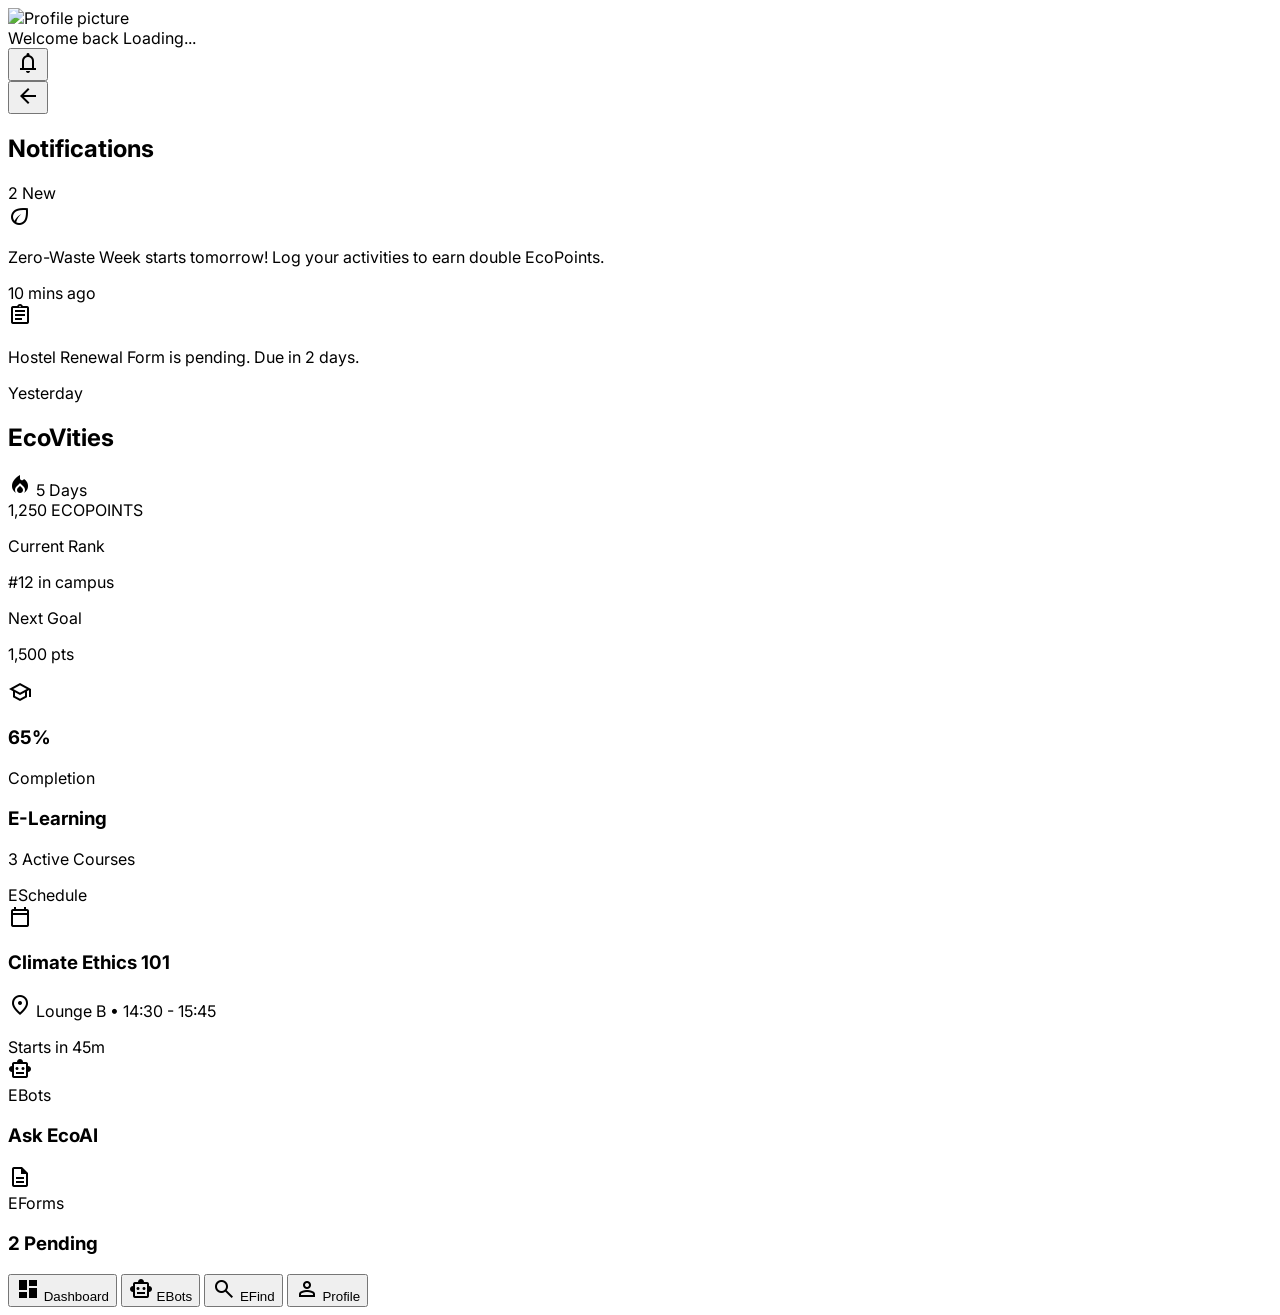
==== commit 5e6e7b97: "Update index.html" ====
--- a/index.html
+++ b/index.html
@@ -69,373 +69,294 @@
                         "primary": "#006e1c"
                     },
                     "fontFamily": {
-                        "headline": ["Inter"],
-                        "body": ["Inter"],
-                        "label": ["Inter"]
+                        "headline": ["Inter", "sans-serif"],
+                        "body": ["Inter", "sans-serif"],
+                        "label": ["Inter", "sans-serif"]
                     }
                 },
             },
         }
     </script>
 </head>
-<body class="bg-surface text-on-surface antialiased mb-24 relative overflow-x-hidden">
-
-    <header class="fixed top-0 w-full z-[40] bg-surface/70 dark:bg-slate-900/70 backdrop-blur-xl border-b border-surface-variant/50 bg-surface-container-low dark:bg-slate-800">
+<body class="bg-surface text-on-surface antialiased mb-24 relative overflow-x-hidden selection:bg-primary/20">
+
+    <header class="fixed top-0 w-full z-[40] bg-surface/80 dark:bg-[#121212]/80 backdrop-blur-xl border-b border-surface-variant/40 shadow-sm transition-colors duration-300">
         <div class="flex justify-between items-center px-6 h-16 w-full max-w-screen-xl mx-auto relative">
             <div class="flex items-center gap-3">
-                <div class="w-10 h-10 rounded-full overflow-hidden border-2 border-primary-container bg-surface-variant">
+                <div class="w-10 h-10 rounded-full overflow-hidden border-[1.5px] border-primary/30 bg-surface-variant shadow-sm">
                     <img id="header-avatar" alt="Profile picture" class="w-full h-full object-cover" src="https://via.placeholder.com/150"/>
                 </div>
-                <div class="flex flex-col">
-                    <span class="text-xs text-on-surface-variant font-medium">Welcome back,</span>
-                    <span id="header-name" class="text-sm font-bold text-on-surface">Loading...</span>
+                <div class="flex flex-col justify-center">
+                    <span class="text-[11px] text-on-surface-variant font-medium tracking-wide uppercase">Welcome back</span>
+                    <span id="header-name" class="text-sm font-bold text-on-surface leading-tight">Loading...</span>
                 </div>
             </div>
             <div class="flex items-center gap-2 relative">
-                <button id="notif-btn" class="p-2 rounded-full hover:bg-slate-100/50 transition-colors active:scale-95 duration-200 relative">
-                    <span class="material-symbols-outlined text-slate-500">notifications</span>
-                    <span class="absolute top-2 right-2 w-2.5 h-2.5 bg-error rounded-full border-2 border-surface"></span>
+                <button id="notif-btn" class="p-2 rounded-full hover:bg-surface-variant/50 transition-all active:scale-95 duration-200 relative text-on-surface-variant">
+                    <span class="material-symbols-outlined">notifications</span>
+                    <span class="absolute top-2 right-2.5 w-2.5 h-2.5 bg-error rounded-full border-2 border-surface"></span>
                 </button>
             </div>
         </div>
     </header>
 
-    <div id="full-notif-panel" class="fixed inset-0 z-[100] bg-surface transition-transform duration-300 translate-x-full flex flex-col">
-        <div class="h-16 border-b border-surface-variant flex items-center px-4 bg-surface-container-low shrink-0 shadow-sm">
+    <div id="full-notif-panel" class="fixed inset-0 z-[100] bg-surface dark:bg-[#121212] transition-transform duration-300 translate-x-full flex flex-col">
+        <div class="h-16 border-b border-surface-variant/50 flex items-center px-4 bg-surface/80 backdrop-blur-xl shrink-0">
             <button id="close-notif-btn" class="p-2 mr-2 rounded-full hover:bg-surface-variant active:scale-95 transition-transform text-on-surface">
                 <span class="material-symbols-outlined">arrow_back</span>
             </button>
             <h2 class="text-lg font-bold text-on-surface flex-1">Notifications</h2>
-            <span class="text-[10px] bg-primary/10 text-primary px-3 py-1 rounded-md font-bold uppercase tracking-wider">2 New</span>
+            <span class="text-[10px] bg-primary/10 text-primary px-3 py-1 rounded-full font-bold uppercase tracking-wider">2 New</span>
         </div>
         
         <div class="flex-1 overflow-y-auto">
-            <div class="p-5 border-b border-surface-variant active:bg-surface-container-low cursor-pointer bg-primary/5">
+            <div class="p-5 border-b border-surface-variant/50 active:bg-surface-container-low cursor-pointer bg-primary/5 transition-colors">
                 <div class="flex gap-4">
-                    <div class="w-12 h-12 rounded-full bg-primary-container text-on-primary-container flex items-center justify-center shrink-0">
+                    <div class="w-12 h-12 rounded-full bg-primary/10 text-primary flex items-center justify-center shrink-0">
                         <span class="material-symbols-outlined">eco</span>
                     </div>
                     <div>
-                        <p class="text-[15px] text-on-surface leading-snug"><span class="font-bold">Zero-Waste Week</span> starts tomorrow! Log your activities to earn double EcoPoints.</p>
-                        <span class="text-xs text-on-surface-variant mt-2 block font-medium">10 mins ago</span>
-                    </div>
-                </div>
-            </div>
-            <div class="p-5 border-b border-surface-variant active:bg-surface-container-low cursor-pointer bg-primary/5">
+                        <p class="text-[14px] text-on-surface leading-snug"><span class="font-bold">Zero-Waste Week</span> starts tomorrow! Log your activities to earn double EcoPoints.</p>
+                        <span class="text-[11px] text-on-surface-variant mt-2 block font-medium">10 mins ago</span>
+                    </div>
+                </div>
+            </div>
+            <div class="p-5 border-b border-surface-variant/50 active:bg-surface-container-low cursor-pointer transition-colors">
                 <div class="flex gap-4">
-                    <div class="w-12 h-12 rounded-full bg-secondary-container text-on-secondary-container flex items-center justify-center shrink-0">
-                        <span class="material-symbols-outlined">payments</span>
-                    </div>
-                    <div>
-                        <p class="text-[15px] text-on-surface leading-snug"><span class="font-bold">₹400 deducted</span> at Campus Cafeteria via EFinance.</p>
-                        <span class="text-xs text-on-surface-variant mt-2 block font-medium">2 hours ago</span>
-                    </div>
-                </div>
-            </div>
-            <div class="p-5 border-b border-surface-variant active:bg-surface-container-low cursor-pointer">
-                <div class="flex gap-4">
-                    <div class="w-12 h-12 rounded-full bg-surface-variant text-on-surface-variant flex items-center justify-center shrink-0">
+                    <div class="w-12 h-12 rounded-full bg-surface-variant/50 text-on-surface-variant flex items-center justify-center shrink-0">
                         <span class="material-symbols-outlined">assignment</span>
                     </div>
                     <div>
-                        <p class="text-[15px] text-on-surface leading-snug"><span class="font-bold">Hostel Renewal Form</span> is pending. Due in 2 days.</p>
-                        <span class="text-xs text-on-surface-variant mt-2 block font-medium">Yesterday</span>
+                        <p class="text-[14px] text-on-surface leading-snug"><span class="font-bold">Hostel Renewal Form</span> is pending. Due in 2 days.</p>
+                        <span class="text-[11px] text-on-surface-variant mt-2 block font-medium">Yesterday</span>
                     </div>
                 </div>
             </div>
         </div>
     </div>
 
-    <main class="pt-20 px-6 max-w-screen-md mx-auto relative z-10">
-        
-        <div id="view-dashboard" class="tab-content active">
+    <main class="pt-20 px-5 max-w-screen-md mx-auto relative z-10 pb-6">
+        
+        <div id="view-dashboard" class="tab-content active space-y-5">
             
-            <section class="mt-4 mb-6">
-                <div onclick="openApp('/EcoCampus/ecovities')" class="cursor-pointer active:scale-[0.98] transition-transform relative overflow-hidden rounded-2xl bg-gradient-to-br from-primary to-primary-container p-6 text-white shadow-lg shadow-primary/20 group">
-                    <div class="absolute -right-8 -top-8 w-32 h-32 bg-white/10 rounded-full blur-2xl"></div>
-                    <div class="absolute -left-4 -bottom-4 w-24 h-24 bg-black/5 rounded-full blur-xl"></div>
-                    <div class="relative z-10 flex justify-between items-start">
-                        <div>
-                            <h2 class="text-sm font-medium opacity-90 tracking-wide flex items-center gap-1">
-                                EcoVities <span class="material-symbols-outlined text-[14px] opacity-0 group-hover:opacity-100 transition-opacity">open_in_new</span>
+            <section class="mt-2">
+                <div onclick="openApp('/EcoCampus/ecovities')" class="cursor-pointer active:scale-[0.98] transition-transform duration-200 relative overflow-hidden rounded-3xl bg-gradient-to-br from-[#006e1c] to-[#004812] p-6 text-white shadow-lg shadow-primary/20">
+                    <div class="absolute -right-8 -top-8 w-40 h-40 bg-white/10 rounded-full blur-3xl"></div>
+                    <div class="absolute -left-4 -bottom-4 w-24 h-24 bg-black/10 rounded-full blur-2xl"></div>
+                    
+                    <div class="relative z-10">
+                        <div class="flex justify-between items-start mb-4">
+                            <h2 class="text-sm font-semibold tracking-wide flex items-center gap-1.5 opacity-90">
+                                EcoVities
                             </h2>
-                            <div class="mt-1 flex items-baseline gap-1">
-                                <span class="text-4xl font-extrabold tracking-tight">1,250</span>
-                                <span class="text-xs font-semibold opacity-80 uppercase tracking-widest">EcoPoints</span>
+                            <div class="bg-white/20 backdrop-blur-md rounded-full px-3 py-1 flex items-center gap-1.5 border border-white/10">
+                                <span class="material-symbols-outlined text-[14px]" style="font-variation-settings: 'FILL' 1;">local_fire_department</span>
+                                <span class="text-[11px] font-bold">5 Days</span>
                             </div>
                         </div>
-                        <div class="bg-white/20 backdrop-blur-md rounded-lg px-3 py-1.5 flex items-center gap-2">
-                            <span class="material-symbols-outlined text-sm text-tertiary-fixed-dim" style="font-variation-settings: 'FILL' 1;">local_fire_department</span>
-                            <span class="text-xs font-bold">5 Days</span>
+                        
+                        <div class="flex items-baseline gap-1.5 mb-6">
+                            <span class="text-5xl leading-none font-black tracking-tighter">1,250</span>
+                            <span class="text-xs font-bold uppercase tracking-widest opacity-80">ECOPOINTS</span>
+                        </div>
+                        
+                        <div class="h-[1px] w-full bg-gradient-to-r from-white/20 via-white/10 to-transparent mb-4"></div>
+                        
+                        <div class="flex justify-between items-end">
+                            <div>
+                                <p class="text-[9px] font-bold uppercase tracking-widest opacity-70 mb-1">Current Rank</p>
+                                <p class="text-sm font-medium"><span class="text-lg font-bold">#12</span> in campus</p>
+                            </div>
+                            <div class="text-right">
+                                <p class="text-[9px] font-bold uppercase tracking-widest opacity-70 mb-1">Next Goal</p>
+                                <p class="text-sm font-medium"><span class="text-lg font-bold">1,500</span> pts</p>
+                            </div>
                         </div>
                     </div>
                 </div>
             </section>
 
-            <section class="mb-6">
-                <div class="bg-surface-container-lowest rounded-2xl p-5 border border-surface-variant shadow-sm active:scale-[0.98] transition-transform cursor-pointer" onclick="openApp('/EcoCampus/eschedule')">
-                    <div class="flex justify-between items-center mb-3">
-                        <span class="text-xs font-bold text-on-surface-variant tracking-widest uppercase">ESchedule</span>
-                        <span class="material-symbols-outlined text-primary">calendar_today</span>
+            <section>
+                <div class="bg-surface-container-lowest dark:bg-[#1e1e1e] rounded-3xl p-5 border border-surface-variant/60 shadow-sm cursor-pointer active:scale-[0.98] transition-transform duration-200" onclick="openApp('/EcoCampus/elearning')">
+                    <div class="flex justify-between items-start mb-4">
+                        <div class="w-12 h-12 rounded-2xl bg-primary/10 text-primary flex items-center justify-center">
+                            <span class="material-symbols-outlined text-[24px]">school</span>
+                        </div>
+                        <div class="text-right">
+                            <h3 class="text-2xl font-black text-on-surface leading-none">65%</h3>
+                            <p class="text-[10px] uppercase font-bold tracking-wider text-on-surface-variant mt-1.5">Completion</p>
+                        </div>
+                    </div>
+                    <div>
+                        <h3 class="text-[15px] font-bold text-on-surface">E-Learning</h3>
+                        <p class="text-xs text-on-surface-variant mt-0.5 mb-4 font-medium">3 Active Courses</p>
+                        <div class="w-full bg-surface-variant/50 h-2 rounded-full overflow-hidden">
+                            <div class="bg-primary h-full w-[65%] rounded-full shadow-[0_0_10px_rgba(0,110,28,0.4)]"></div>
+                        </div>
+                    </div>
+                </div>
+            </section>
+
+            <section>
+                <div class="bg-surface-container-lowest dark:bg-[#1e1e1e] rounded-3xl p-6 border border-surface-variant/60 shadow-sm active:scale-[0.98] transition-transform duration-200 cursor-pointer" onclick="openApp('/EcoCampus/eschedule')">
+                    <div class="flex justify-between items-center mb-4">
+                        <span class="text-[10px] font-bold text-on-surface-variant tracking-widest uppercase bg-surface-variant/30 px-2 py-1 rounded-md">ESchedule</span>
+                        <div class="w-8 h-8 rounded-full bg-primary/10 flex items-center justify-center">
+                            <span class="material-symbols-outlined text-primary text-[16px]">calendar_today</span>
+                        </div>
                     </div>
                     
                     <div>
-                        <h3 class="text-xl font-extrabold text-on-surface tracking-tight">Climate Ethics 101</h3>
-                        <p class="text-sm text-on-surface-variant mt-0.5">Lounge B • 14:30 - 15:45</p>
-                        <div class="flex items-center gap-4 mt-4">
-                            <div class="flex-1 bg-surface-variant h-2 rounded-full overflow-hidden">
-                                <div class="bg-primary h-full w-[65%] rounded-full"></div>
+                        <h3 class="text-[20px] font-extrabold text-on-surface tracking-tight leading-tight">Climate Ethics 101</h3>
+                        <p class="text-[13px] font-medium text-on-surface-variant mt-1 flex items-center gap-1.5">
+                            <span class="material-symbols-outlined text-[14px]">location_on</span> Lounge B • 14:30 - 15:45
+                        </p>
+                        <div class="flex items-center gap-4 mt-5 bg-surface-variant/20 p-3 rounded-2xl">
+                            <div class="flex-1 bg-surface-variant/60 h-1.5 rounded-full overflow-hidden">
+                                <div class="bg-primary h-full w-[65%] rounded-full relative">
+                                    <div class="absolute right-0 top-0 bottom-0 w-4 bg-white/30 rounded-full animate-pulse"></div>
+                                </div>
                             </div>
-                            <span class="text-[10px] font-bold text-primary uppercase tracking-wider">In 45m</span>
-                        </div>
-                    </div>
-                    
-                    <hr class="border-surface-variant my-4">
-                    
-                    <div>
-                        <span class="text-[10px] font-bold text-on-surface-variant uppercase tracking-wider mb-2 block">Upcoming</span>
-                        <div class="flex justify-between items-center">
-                            <div>
-                                <h4 class="text-sm font-bold text-on-surface">Database Systems</h4>
-                                <p class="text-xs text-on-surface-variant mt-0.5">Lab 402 • 16:00 - 17:30</p>
-                            </div>
-                            <span class="material-symbols-outlined text-on-surface-variant text-sm">arrow_forward_ios</span>
+                            <span class="text-[10px] font-bold text-primary uppercase tracking-widest whitespace-nowrap">Starts in 45m</span>
                         </div>
                     </div>
                 </div>
             </section>
 
-            <section class="grid grid-cols-2 gap-4 mb-6">
+            <section class="grid grid-cols-2 gap-4">
+                <div class="bg-surface-container-lowest dark:bg-[#1e1e1e] rounded-3xl p-5 border border-surface-variant/60 shadow-sm cursor-pointer active:scale-[0.96] transition-transform duration-200" onclick="openApp('/EcoCampus/ebots')">
+                    <div class="w-12 h-12 rounded-2xl bg-[#e8f5e9] dark:bg-[#1b5e20]/30 text-[#2e7d32] dark:text-[#81c784] flex items-center justify-center mb-4">
+                        <span class="material-symbols-outlined text-[24px]">smart_toy</span>
+                    </div>
+                    <span class="text-[9px] font-bold text-on-surface-variant uppercase tracking-widest block mb-1">EBots</span>
+                    <h3 class="text-[15px] font-bold text-on-surface leading-tight">Ask EcoAI</h3>
+                </div>
+
+                <div class="bg-surface-container-lowest dark:bg-[#1e1e1e] rounded-3xl p-5 border border-surface-variant/60 shadow-sm cursor-pointer active:scale-[0.96] transition-transform duration-200" onclick="openApp('/EcoCampus/eforms')">
+                    <div class="w-12 h-12 rounded-2xl bg-[#f3e5f5] dark:bg-[#4a148c]/30 text-[#7b1fa2] dark:text-[#ce93d8] flex items-center justify-center mb-4">
+                        <span class="material-symbols-outlined text-[24px]">description</span>
+                    </div>
+                    <span class="text-[9px] font-bold text-on-surface-variant uppercase tracking-widest block mb-1">EForms</span>
+                    <h3 class="text-[15px] font-bold text-[#7b1fa2] dark:text-[#ce93d8] leading-tight">2 Pending</h3>
+                </div>
+            </section>
+
+        </div>
+
+        <div id="view-ebots" class="tab-content pt-4">
+            <h2 class="text-2xl font-extrabold text-on-surface mb-2">EBots</h2>
+            <p class="text-sm text-on-surface-variant">Your AI assistants are loading...</p>
+        </div>
+
+        <div id="view-efind" class="tab-content pt-4">
+            <h2 class="text-2xl font-extrabold text-on-surface mb-2">EFind</h2>
+            <p class="text-sm text-on-surface-variant">Discover campus resources...</p>
+        </div>
+
+        <div id="view-profile" class="tab-content pt-4">
+            <h2 class="text-2xl font-extrabold text-on-surface mb-6">My Profile</h2>
+            
+            <div class="bg-surface-container-lowest dark:bg-[#1e1e1e] rounded-[32px] p-6 shadow-sm border border-surface-variant/60 text-center relative overflow-hidden mb-6">
+                <div class="absolute -top-20 -left-10 w-full h-40 bg-gradient-to-b from-primary/10 to-transparent rounded-full blur-2xl"></div>
                 
-                <div class="bg-surface-container-lowest rounded-2xl p-4 border border-surface-variant shadow-sm cursor-pointer active:scale-[0.96] transition-transform" onclick="openApp('/EcoCampus/ebots')">
-                    <div class="w-12 h-12 rounded-xl bg-[#4caf50] text-white flex items-center justify-center mb-3">
-                        <span class="material-symbols-outlined">smart_toy</span>
-                    </div>
-                    <span class="text-[10px] font-bold text-on-surface-variant uppercase tracking-widest">EBots</span>
-                    <h3 class="text-sm font-bold text-on-surface mt-0.5">Ask EcoAI</h3>
-                </div>
-
-                <div class="bg-surface-container-lowest rounded-2xl p-4 border border-surface-variant shadow-sm cursor-pointer active:scale-[0.96] transition-transform" onclick="openApp('/EcoCampus/eforms')">
-                    <div class="w-12 h-12 rounded-xl bg-[#8b5cf6] text-white flex items-center justify-center mb-3">
-                        <span class="material-symbols-outlined">description</span>
-                    </div>
-                    <span class="text-[10px] font-bold text-on-surface-variant uppercase tracking-widest">EForms</span>
-                    <h3 class="text-sm font-bold text-tertiary mt-0.5" style="color: #b45309;">2 Pending</h3>
-                </div>
-
-                <div class="bg-surface-container-lowest rounded-2xl p-4 border border-surface-variant shadow-sm cursor-pointer active:scale-[0.96] transition-transform flex flex-col justify-between" onclick="switchTab('learning')">
-                    <span class="material-symbols-outlined text-primary mb-2 text-2xl">school</span>
-                    <div>
-                        <span class="text-[10px] font-bold text-on-surface-variant uppercase tracking-widest">E-Learning</span>
-                        <h3 class="text-base font-bold text-on-surface mt-0.5">82% Overall</h3>
-                        <p class="text-[10px] text-on-surface-variant mt-1">3 active courses</p>
-                    </div>
-                </div>
-
-                <div class="bg-surface-container-lowest rounded-2xl p-4 border border-surface-variant shadow-sm cursor-pointer active:scale-[0.96] transition-transform flex flex-col justify-between" onclick="openApp('/EcoCampus/ecount')">
-                    <span class="material-symbols-outlined text-primary mb-2 text-2xl">bar_chart</span>
-                    <div>
-                        <span class="text-[10px] font-bold text-on-surface-variant uppercase tracking-widest">ECount</span>
-                        <h3 class="text-base font-bold text-on-surface mt-0.5">94.5% Att.</h3>
-                        <p class="text-[10px] font-bold text-primary uppercase mt-1 tracking-wider">Perfect Week</p>
-                    </div>
-                </div>
-
-            </section>
-
-            <section class="grid grid-cols-2 gap-4 mb-6">
-                <div class="bg-surface-container-lowest rounded-2xl p-4 border border-surface-variant shadow-sm cursor-pointer active:scale-[0.96] transition-transform flex items-center gap-3" onclick="switchTab('finance')">
-                    <div class="w-10 h-10 rounded-full bg-secondary/10 text-secondary flex items-center justify-center shrink-0">
-                        <span class="material-symbols-outlined text-sm">account_balance_wallet</span>
-                    </div>
-                    <div>
-                        <h3 class="text-xs font-bold text-on-surface">EFinance</h3>
-                        <p class="text-[10px] text-on-surface-variant mt-0.5">Manage Wallet</p>
-                    </div>
-                </div>
-                <div class="bg-surface-container-lowest rounded-2xl p-4 border border-surface-variant shadow-sm cursor-pointer active:scale-[0.96] transition-transform flex items-center gap-3" onclick="openApp('/EcoCampus/emedia')">
-                    <div class="w-10 h-10 rounded-full bg-error/10 text-error flex items-center justify-center shrink-0">
-                        <span class="material-symbols-outlined text-sm">photo_library</span>
-                    </div>
-                    <div>
-                        <h3 class="text-xs font-bold text-on-surface">EMedia</h3>
-                        <p class="text-[10px] text-on-surface-variant mt-0.5">Campus Feed</p>
-                    </div>
-                </div>
-            </section>
-        </div>
-
-        <div id="view-learning" class="tab-content">
-            <h2 class="text-2xl font-extrabold text-on-surface mb-6 mt-4">My Courses</h2>
-            <div class="bg-surface-container-lowest rounded-2xl p-5 mb-4 shadow-sm border border-surface-variant relative overflow-hidden">
-                <div class="absolute top-0 right-0 w-16 h-16 bg-primary/5 rounded-bl-full"></div>
-                <div class="flex justify-between items-start mb-3 relative z-10">
-                    <div>
-                        <span class="text-[10px] font-bold text-primary uppercase tracking-wider bg-primary/10 px-2 py-1 rounded-md">In Progress</span>
-                        <h3 class="text-lg font-bold text-on-surface mt-2 leading-tight">Green Energy 101</h3>
-                        <p class="text-xs text-on-surface-variant mt-1">Dr. Sharma • 4 Modules left</p>
-                    </div>
-                </div>
-                <button class="w-full mt-2 bg-primary text-on-primary py-2.5 rounded-xl font-semibold text-sm active:scale-[0.98] transition-transform">Continue Learning</button>
-            </div>
-            <h3 class="text-sm font-bold text-on-surface-variant uppercase tracking-wider mb-4">Upcoming Assessments</h3>
-            <div class="bg-surface-container-low rounded-2xl p-4 border border-surface-variant mb-3 flex items-center gap-4">
-                <div class="w-12 h-12 rounded-xl bg-error-container text-on-error-container flex flex-col items-center justify-center shrink-0">
-                    <span class="text-[10px] uppercase font-bold">Oct</span>
-                    <span class="text-lg font-black leading-none">12</span>
-                </div>
-                <div>
-                    <h4 class="font-bold text-sm text-on-surface">Mid-Term: Green Energy</h4>
-                    <p class="text-xs text-on-surface-variant mt-0.5">Online Exam • 60 mins</p>
-                </div>
-            </div>
-        </div>
-
-        <div id="view-finance" class="tab-content">
-            <h2 class="text-2xl font-extrabold text-on-surface mb-6 mt-4">My Wallet</h2>
-            <div class="bg-secondary text-on-secondary rounded-3xl p-6 mb-8 relative overflow-hidden shadow-lg shadow-secondary/20">
-                <div class="absolute -right-10 -bottom-10 w-40 h-40 bg-white/10 rounded-full blur-2xl"></div>
-                <p class="text-xs font-medium opacity-80 tracking-wide uppercase">Available Allowance</p>
-                <div class="text-5xl font-black mt-1 mb-4">₹2,450</div>
-                <div class="flex justify-between items-center border-t border-white/20 pt-4">
-                    <div>
-                        <p class="text-[10px] uppercase opacity-70">Total Budget</p>
-                        <p class="text-sm font-bold">₹4,000</p>
-                    </div>
-                    <div>
-                        <p class="text-[10px] uppercase opacity-70">Spent so far</p>
-                        <p class="text-sm font-bold">₹1,550</p>
-                    </div>
-                </div>
-            </div>
-            <div class="flex justify-between items-center mb-4">
-                <h3 class="text-sm font-bold text-on-surface-variant uppercase tracking-wider">Recent Transactions</h3>
-            </div>
-            <div class="space-y-3">
-                <div class="bg-surface-container-lowest rounded-2xl p-4 border border-surface-variant flex justify-between items-center">
-                    <div class="flex items-center gap-3">
-                        <div class="w-10 h-10 rounded-xl bg-error-container text-on-error-container flex items-center justify-center">
-                            <span class="material-symbols-outlined text-sm">restaurant</span>
-                        </div>
-                        <div>
-                            <p class="text-sm font-bold text-on-surface">Campus Cafeteria</p>
-                            <p class="text-[10px] text-on-surface-variant mt-0.5">Today, 1:30 PM</p>
-                        </div>
-                    </div>
-                    <span class="font-bold text-error">-₹400</span>
-                </div>
-            </div>
-        </div>
-
-        <div id="view-profile" class="tab-content">
-            <h2 class="text-2xl font-extrabold text-on-surface mb-6 mt-4">My Profile</h2>
-            <div class="bg-surface-container-lowest rounded-3xl p-6 shadow-sm border border-surface-variant text-center relative overflow-hidden mb-6">
-                <div class="absolute top-0 left-0 w-full h-24 bg-primary/20"></div>
-                <div class="relative z-10 flex flex-col items-center mt-4">
-                    <div class="w-24 h-24 rounded-full overflow-hidden border-4 border-surface shadow-sm mb-4 bg-surface-variant">
+                <div class="relative z-10 flex flex-col items-center mt-2">
+                    <div class="w-24 h-24 rounded-full overflow-hidden border-[4px] border-surface shadow-md mb-4 bg-surface-variant">
                         <img id="profile-avatar-large" alt="User profile" class="w-full h-full object-cover" src="https://via.placeholder.com/150"/>
                     </div>
-                    <h3 id="profile-name" class="text-xl font-bold text-on-surface">Loading...</h3>
-                    <div class="flex items-center gap-2 mt-1 mb-4">
-                        <span id="profile-role" class="bg-primary-container text-on-primary-container text-[10px] font-bold px-3 py-1 rounded-full uppercase tracking-widest">Student</span>
-                    </div>
-                    <p id="profile-email" class="text-sm text-on-surface-variant flex items-center gap-1">
+                    <h3 id="profile-name" class="text-xl font-extrabold text-on-surface tracking-tight">Loading...</h3>
+                    <div class="flex items-center gap-2 mt-2 mb-5">
+                        <span id="profile-role" class="bg-primary/10 text-primary text-[10px] font-bold px-3 py-1.5 rounded-full uppercase tracking-widest border border-primary/20">Student</span>
+                    </div>
+                    <p id="profile-email" class="text-[13px] font-medium text-on-surface-variant flex items-center justify-center gap-1.5 bg-surface-variant/30 px-4 py-2 rounded-xl">
                         <span class="material-symbols-outlined text-[16px]">mail</span> loading...
                     </p>
                 </div>
             </div>
 
-            <div class="bg-surface-container-lowest rounded-2xl border border-surface-variant overflow-hidden mb-6 shadow-sm">
-                <div class="p-4 flex items-center gap-4 border-b border-surface-variant">
-                    <div class="p-2 bg-secondary/10 rounded-lg text-secondary">
-                        <span class="material-symbols-outlined">badge</span>
-                    </div>
-                    <div>
-                        <p class="text-[10px] uppercase font-bold text-on-surface-variant tracking-wider">Student ID</p>
-                        <p id="profile-id" class="text-sm font-semibold text-on-surface">---</p>
-                    </div>
-                </div>
-                <div class="p-4 flex items-center gap-4 border-b border-surface-variant">
-                    <div class="p-2 bg-tertiary/10 rounded-lg text-tertiary">
-                        <span class="material-symbols-outlined">menu_book</span>
-                    </div>
-                    <div>
-                        <p class="text-[10px] uppercase font-bold text-on-surface-variant tracking-wider">Course</p>
-                        <p id="profile-course" class="text-sm font-semibold text-on-surface">---</p>
+            <div class="bg-surface-container-lowest dark:bg-[#1e1e1e] rounded-[28px] border border-surface-variant/60 overflow-hidden mb-6 shadow-sm">
+                <div class="p-5 flex items-center gap-4 border-b border-surface-variant/50">
+                    <div class="w-10 h-10 bg-secondary/10 rounded-xl text-secondary flex items-center justify-center">
+                        <span class="material-symbols-outlined text-[20px]">badge</span>
+                    </div>
+                    <div>
+                        <p class="text-[10px] uppercase font-bold text-on-surface-variant tracking-widest mb-0.5">Student ID</p>
+                        <p id="profile-id" class="text-[15px] font-bold text-on-surface">---</p>
+                    </div>
+                </div>
+                <div class="p-5 flex items-center gap-4">
+                    <div class="w-10 h-10 bg-[#e65100]/10 rounded-xl text-[#e65100] flex items-center justify-center">
+                        <span class="material-symbols-outlined text-[20px]">menu_book</span>
+                    </div>
+                    <div>
+                        <p class="text-[10px] uppercase font-bold text-on-surface-variant tracking-widest mb-0.5">Course</p>
+                        <p id="profile-course" class="text-[15px] font-bold text-on-surface">---</p>
                     </div>
                 </div>
             </div>
 
             <div class="space-y-3 mb-8">
-                <div class="w-full bg-surface-container-low border border-surface-variant p-4 rounded-xl flex items-center justify-between">
-                    <div class="flex items-center gap-3">
-                        <span class="material-symbols-outlined text-on-surface-variant">dark_mode</span>
-                        <span class="font-semibold text-sm text-on-surface">Dark Theme</span>
+                <div class="w-full bg-surface-container-lowest dark:bg-[#1e1e1e] border border-surface-variant/60 p-4 rounded-2xl flex items-center justify-between shadow-sm">
+                    <div class="flex items-center gap-3.5">
+                        <div class="w-8 h-8 rounded-full bg-surface-variant/50 flex items-center justify-center text-on-surface-variant">
+                            <span class="material-symbols-outlined text-[18px]">dark_mode</span>
+                        </div>
+                        <span class="font-bold text-[14px] text-on-surface">Dark Theme</span>
                     </div>
                     <label class="relative inline-flex items-center cursor-pointer">
                         <input type="checkbox" id="theme-toggle-switch" class="sr-only peer">
-                        <div class="w-11 h-6 bg-surface-variant rounded-full peer peer-checked:bg-primary peer-checked:after:translate-x-full after:content-[''] after:absolute after:top-[2px] after:left-[2px] after:bg-white after:rounded-full after:h-5 after:w-5 after:transition-all"></div>
+                        <div class="w-12 h-6 bg-surface-variant/80 rounded-full peer peer-checked:bg-primary transition-colors duration-300 peer-checked:after:translate-x-6 after:content-[''] after:absolute after:top-[2px] after:left-[2px] after:bg-white after:rounded-full after:h-5 after:w-5 after:transition-all shadow-inner"></div>
                     </label>
                 </div>
 
-                <button class="w-full bg-surface-container-low border border-surface-variant p-4 rounded-xl flex items-center justify-between active:scale-[0.98] transition-transform">
-                    <div class="flex items-center gap-3">
-                        <span class="material-symbols-outlined text-on-surface-variant">settings</span>
-                        <span class="font-semibold text-sm text-on-surface">General Settings</span>
-                    </div>
-                    <span class="material-symbols-outlined text-on-surface-variant text-sm">chevron_right</span>
+                <button class="w-full bg-surface-container-lowest dark:bg-[#1e1e1e] border border-surface-variant/60 p-4 rounded-2xl flex items-center justify-between shadow-sm active:scale-[0.98] transition-transform duration-200">
+                    <div class="flex items-center gap-3.5">
+                        <div class="w-8 h-8 rounded-full bg-surface-variant/50 flex items-center justify-center text-on-surface-variant">
+                            <span class="material-symbols-outlined text-[18px]">settings</span>
+                        </div>
+                        <span class="font-bold text-[14px] text-on-surface">General Settings</span>
+                    </div>
+                    <span class="material-symbols-outlined text-on-surface-variant text-[20px]">chevron_right</span>
                 </button>
-                <button class="w-full bg-surface-container-low border border-surface-variant p-4 rounded-xl flex items-center justify-between active:scale-[0.98] transition-transform">
-                    <div class="flex items-center gap-3">
-                        <span class="material-symbols-outlined text-on-surface-variant">lock_reset</span>
-                        <span class="font-semibold text-sm text-on-surface">Change Password</span>
-                    </div>
-                    <span class="material-symbols-outlined text-on-surface-variant text-sm">chevron_right</span>
+                
+                <button class="w-full bg-surface-container-lowest dark:bg-[#1e1e1e] border border-surface-variant/60 p-4 rounded-2xl flex items-center justify-between shadow-sm active:scale-[0.98] transition-transform duration-200">
+                    <div class="flex items-center gap-3.5">
+                        <div class="w-8 h-8 rounded-full bg-surface-variant/50 flex items-center justify-center text-on-surface-variant">
+                            <span class="material-symbols-outlined text-[18px]">help_center</span>
+                        </div>
+                        <span class="font-bold text-[14px] text-on-surface">Help & Support</span>
+                    </div>
+                    <span class="material-symbols-outlined text-on-surface-variant text-[20px]">chevron_right</span>
                 </button>
-                <button class="w-full bg-surface-container-low border border-surface-variant p-4 rounded-xl flex items-center justify-between active:scale-[0.98] transition-transform">
-                    <div class="flex items-center gap-3">
-                        <span class="material-symbols-outlined text-on-surface-variant">info</span>
-                        <span class="font-semibold text-sm text-on-surface">About EcoCampus</span>
-                    </div>
-                    <span class="material-symbols-outlined text-on-surface-variant text-sm">chevron_right</span>
+
+                <button onclick="logout()" class="w-full bg-error/10 border border-error/20 p-4 rounded-2xl flex items-center justify-center gap-2 active:scale-[0.98] transition-transform mt-8 shadow-sm">
+                    <span class="material-symbols-outlined text-error text-[20px]">logout</span>
+                    <span class="font-bold text-[15px] text-error">Sign Out</span>
                 </button>
-                <button class="w-full bg-surface-container-low border border-surface-variant p-4 rounded-xl flex items-center justify-between active:scale-[0.98] transition-transform">
-                    <div class="flex items-center gap-3">
-                        <span class="material-symbols-outlined text-on-surface-variant">help_center</span>
-                        <span class="font-semibold text-sm text-on-surface">Help & Support</span>
-                    </div>
-                    <span class="material-symbols-outlined text-on-surface-variant text-sm">chevron_right</span>
-                </button>
-
-                <button onclick="logout()" class="w-full bg-error-container/50 border border-error/20 p-4 rounded-xl flex items-center justify-center gap-2 active:scale-[0.98] transition-transform mt-6">
-                    <span class="material-symbols-outlined text-error">logout</span>
-                    <span class="font-bold text-sm text-error">Sign Out</span>
-                </button>
             </div>
         </div>
 
     </main>
 
-    <nav class="fixed bottom-0 left-0 w-full flex justify-around items-center px-4 pb-6 pt-3 bg-surface/80 dark:bg-slate-900/80 backdrop-blur-xl rounded-t-3xl border-t-[0.5px] border-surface-variant tonal-shift bg-surface-container-low dark:bg-slate-800 shadow-[0_-4px_32px_rgba(0,0,0,0.04)] z-[40]">
-        
-        <button onclick="switchTab('dashboard')" id="nav-dashboard" class="nav-item active flex flex-col items-center justify-center bg-[#006e1c] dark:bg-[#4caf50] text-white rounded-2xl px-4 py-1.5 transition-all active:scale-90 duration-200">
-            <span class="material-symbols-outlined text-[22px]" style="font-variation-settings: 'FILL' 1;">dashboard</span>
-            <span class="text-[10px] font-medium font-['Inter'] mt-0.5">Dashboard</span>
+    <nav class="fixed bottom-0 left-0 w-full flex justify-around items-center px-2 pb-6 pt-3 bg-surface/80 dark:bg-[#121212]/90 backdrop-blur-2xl rounded-t-[32px] border-t border-surface-variant/40 shadow-[0_-8px_30px_rgba(0,0,0,0.04)] dark:shadow-[0_-8px_30px_rgba(0,0,0,0.2)] z-[40]">
+        
+        <button onclick="switchTab('dashboard')" id="nav-dashboard" class="nav-item active flex flex-col items-center justify-center bg-[#006e1c] dark:bg-primary text-white rounded-2xl px-5 py-2 transition-all active:scale-95 duration-200">
+            <span class="material-symbols-outlined text-[24px]" style="font-variation-settings: 'FILL' 1;">dashboard</span>
+            <span class="text-[10px] font-bold font-['Inter'] mt-0.5 tracking-wide">Dashboard</span>
         </button>
-        
-        <button onclick="switchTab('learning')" id="nav-learning" class="nav-item flex flex-col items-center justify-center text-slate-500 dark:text-slate-400 px-4 py-1.5 hover:bg-slate-200/50 dark:hover:bg-slate-800/50 active:scale-90 transition-transform">
-            <span class="material-symbols-outlined text-[22px]">school</span>
-            <span class="text-[10px] font-medium font-['Inter'] mt-0.5">Learning</span>
+
+        <button onclick="switchTab('ebots')" id="nav-ebots" class="nav-item flex flex-col items-center justify-center text-on-surface-variant px-5 py-2 hover:bg-surface-variant/40 rounded-2xl active:scale-95 transition-all duration-200">
+            <span class="material-symbols-outlined text-[24px]">smart_toy</span>
+            <span class="text-[10px] font-bold font-['Inter'] mt-0.5 tracking-wide">EBots</span>
         </button>
-        
-        <button onclick="switchTab('finance')" id="nav-finance" class="nav-item flex flex-col items-center justify-center text-slate-500 dark:text-slate-400 px-4 py-1.5 hover:bg-slate-200/50 dark:hover:bg-slate-800/50 active:scale-90 transition-transform">
-            <span class="material-symbols-outlined text-[22px]">payments</span>
-            <span class="text-[10px] font-medium font-['Inter'] mt-0.5">Finance</span>
+
+        <button onclick="switchTab('efind')" id="nav-efind" class="nav-item flex flex-col items-center justify-center text-on-surface-variant px-5 py-2 hover:bg-surface-variant/40 rounded-2xl active:scale-95 transition-all duration-200">
+            <span class="material-symbols-outlined text-[24px]">search</span>
+            <span class="text-[10px] font-bold font-['Inter'] mt-0.5 tracking-wide">EFind</span>
         </button>
         
-        <button onclick="switchTab('profile')" id="nav-profile" class="nav-item flex flex-col items-center justify-center text-slate-500 dark:text-slate-400 px-4 py-1.5 hover:bg-slate-200/50 dark:hover:bg-slate-800/50 active:scale-90 transition-transform">
-            <span class="material-symbols-outlined text-[22px]">person</span>
-            <span class="text-[10px] font-medium font-['Inter'] mt-0.5">Profile</span>
+        <button onclick="switchTab('profile')" id="nav-profile" class="nav-item flex flex-col items-center justify-center text-on-surface-variant px-5 py-2 hover:bg-surface-variant/40 rounded-2xl active:scale-95 transition-all duration-200">
+            <span class="material-symbols-outlined text-[24px]">person</span>
+            <span class="text-[10px] font-bold font-['Inter'] mt-0.5 tracking-wide">Profile</span>
         </button>
         
     </nav>
--- a/style.css
+++ b/style.css
@@ -35,10 +35,3 @@
         transform: translateY(0) scale(1); 
     }
 }
-
-/* Notification Panel Visibility Toggle */
-#notif-panel.show {
-    opacity: 1;
-    pointer-events: auto;
-    transform: translateY(0);
-}
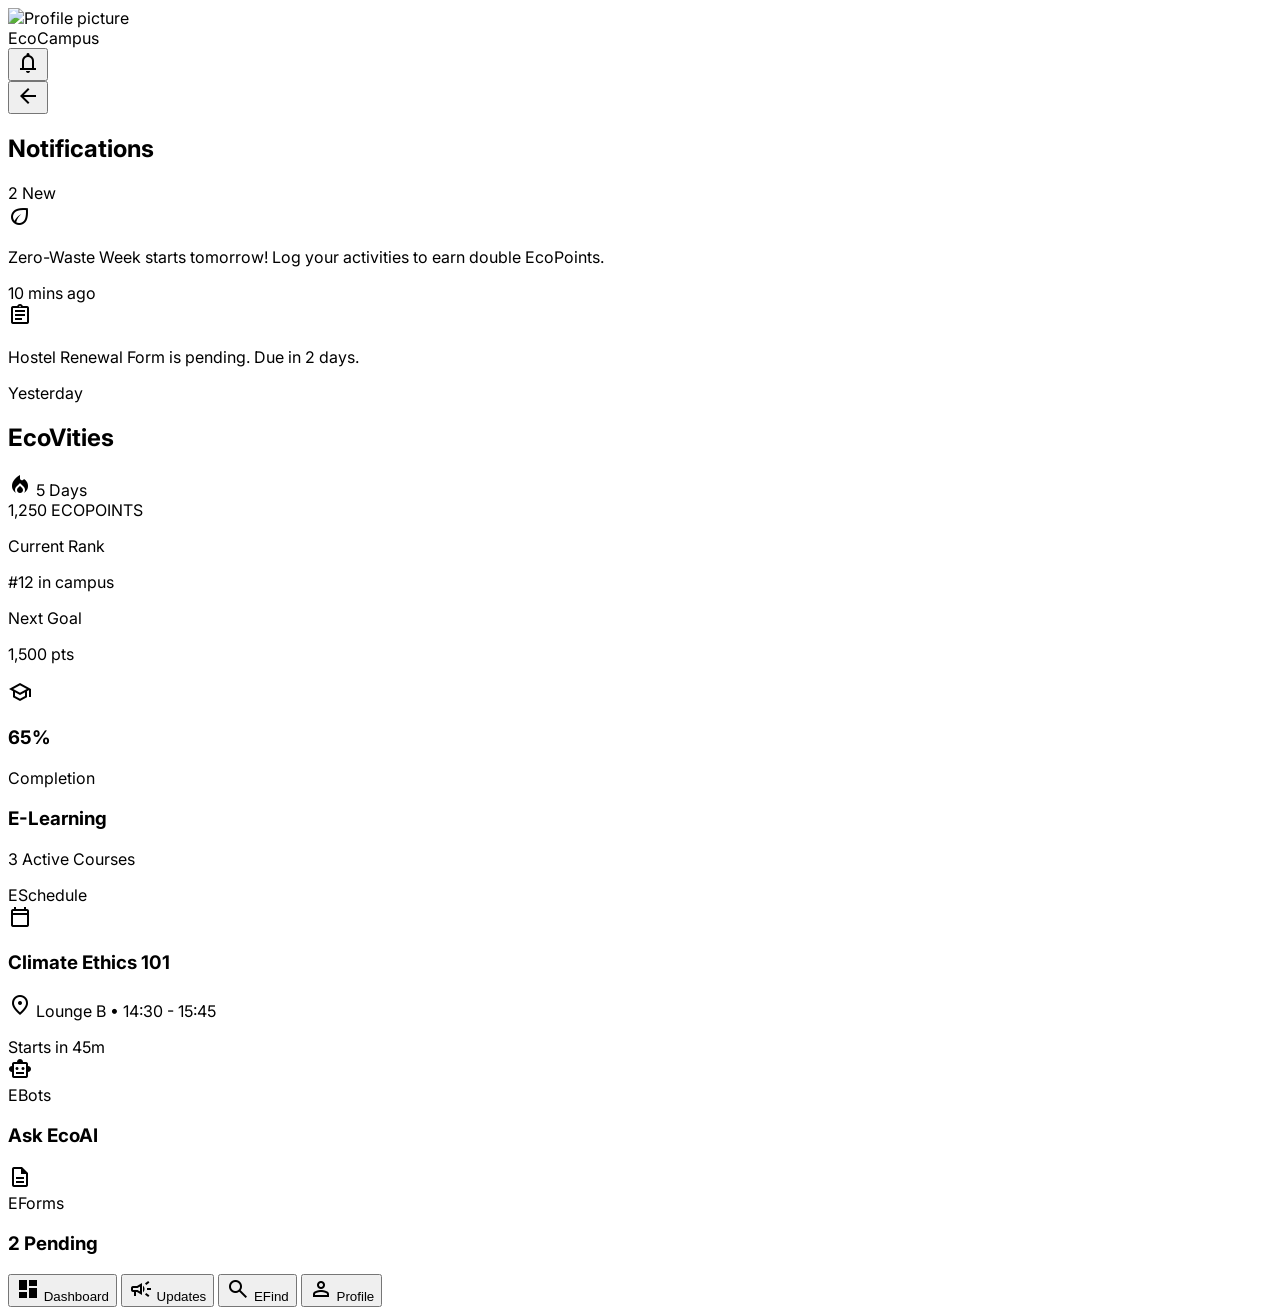
==== commit 0fc939c4: "Update index.html" ====
--- a/index.html
+++ b/index.html
@@ -83,12 +83,12 @@
     <header class="fixed top-0 w-full z-[40] bg-surface/80 dark:bg-[#121212]/80 backdrop-blur-xl border-b border-surface-variant/40 shadow-sm transition-colors duration-300">
         <div class="flex justify-between items-center px-6 h-16 w-full max-w-screen-xl mx-auto relative">
             <div class="flex items-center gap-3">
-                <div class="w-10 h-10 rounded-full overflow-hidden border-[1.5px] border-primary/30 bg-surface-variant shadow-sm">
+                <div class="w-10 h-10 rounded-full overflow-hidden border-[1.5px] border-primary/30 bg-surface-variant shadow-sm shrink-0">
                     <img id="header-avatar" alt="Profile picture" class="w-full h-full object-cover" src="https://via.placeholder.com/150"/>
                 </div>
                 <div class="flex flex-col justify-center">
-                    <span class="text-[11px] text-on-surface-variant font-medium tracking-wide uppercase">Welcome back</span>
-                    <span id="header-name" class="text-sm font-bold text-on-surface leading-tight">Loading...</span>
+                    <span id="header-name" class="hidden"></span>
+                    <span class="text-2xl font-extrabold tracking-tight bg-gradient-to-r from-[#008a45] via-[#007bb5] to-[#673ab7] bg-clip-text text-transparent pb-[2px]">EcoCampus</span>
                 </div>
             </div>
             <div class="flex items-center gap-2 relative">
@@ -243,14 +243,139 @@
 
         </div>
 
-        <div id="view-ebots" class="tab-content pt-4">
-            <h2 class="text-2xl font-extrabold text-on-surface mb-2">EBots</h2>
-            <p class="text-sm text-on-surface-variant">Your AI assistants are loading...</p>
+        <div id="view-updates" class="tab-content pt-4">
+            <h2 class="text-2xl font-extrabold text-on-surface mb-6">Campus Updates</h2>
+            
+            <div class="space-y-4">
+                <div class="bg-surface-container-lowest dark:bg-[#1e1e1e] rounded-3xl p-5 border border-surface-variant/60 shadow-sm cursor-pointer active:scale-[0.98] transition-transform duration-200">
+                    <div class="flex justify-between items-center mb-3">
+                        <span class="bg-primary/10 text-primary text-[10px] font-bold px-2 py-1 rounded-md uppercase tracking-widest">Event</span>
+                        <span class="text-[11px] text-on-surface-variant font-medium">2 hours ago</span>
+                    </div>
+                    <h3 class="text-[16px] font-bold text-on-surface mb-1">Annual Tech Symposium 2026</h3>
+                    <p class="text-[13px] text-on-surface-variant leading-relaxed">Join us for a 3-day tech extravaganza starting this Friday at the Main Auditorium. Guest speakers from top tech firms will be present.</p>
+                </div>
+
+                <div class="bg-surface-container-lowest dark:bg-[#1e1e1e] rounded-3xl p-5 border border-surface-variant/60 shadow-sm cursor-pointer active:scale-[0.98] transition-transform duration-200">
+                    <div class="flex justify-between items-center mb-3">
+                        <span class="bg-[#e65100]/10 text-[#e65100] text-[10px] font-bold px-2 py-1 rounded-md uppercase tracking-widest">Notice</span>
+                        <span class="text-[11px] text-on-surface-variant font-medium">Yesterday</span>
+                    </div>
+                    <h3 class="text-[16px] font-bold text-on-surface mb-1">Library Maintenance Closure</h3>
+                    <p class="text-[13px] text-on-surface-variant leading-relaxed">The Central Library will be closed for HVAC maintenance on Sunday, May 24th. Online digital resources will remain accessible.</p>
+                </div>
+
+                <div class="bg-surface-container-lowest dark:bg-[#1e1e1e] rounded-3xl p-5 border border-surface-variant/60 shadow-sm cursor-pointer active:scale-[0.98] transition-transform duration-200">
+                    <div class="flex justify-between items-center mb-3">
+                        <span class="bg-secondary/10 text-secondary text-[10px] font-bold px-2 py-1 rounded-md uppercase tracking-widest">Academic</span>
+                        <span class="text-[11px] text-on-surface-variant font-medium">May 20</span>
+                    </div>
+                    <h3 class="text-[16px] font-bold text-on-surface mb-1">Fall Semester Registration</h3>
+                    <p class="text-[13px] text-on-surface-variant leading-relaxed">Course registration for the upcoming Fall semester opens next Monday. Please clear any pending dues in the portal to avoid registration blocks.</p>
+                </div>
+            </div>
         </div>
 
         <div id="view-efind" class="tab-content pt-4">
-            <h2 class="text-2xl font-extrabold text-on-surface mb-2">EFind</h2>
-            <p class="text-sm text-on-surface-variant">Discover campus resources...</p>
+            <div class="relative mb-6 mt-2">
+                <div class="absolute inset-y-0 left-0 flex items-center pl-4 pointer-events-none text-on-surface-variant">
+                    <span class="material-symbols-outlined text-[20px]">search</span>
+                </div>
+                <input type="text" class="w-full bg-surface-container-lowest dark:bg-[#1e1e1e] border border-surface-variant/60 text-on-surface text-sm rounded-2xl focus:ring-primary focus:border-primary block pl-11 p-3.5 shadow-sm placeholder-on-surface-variant/70 transition-colors" placeholder="Search apps, students, or resources...">
+            </div>
+
+            <div class="mb-8">
+                <div class="flex justify-between items-end mb-4">
+                    <h3 class="text-lg font-bold text-on-surface">Mini Apps</h3>
+                    <span class="text-[11px] font-bold text-primary cursor-pointer uppercase tracking-wider">See All</span>
+                </div>
+                <div class="grid grid-cols-4 gap-4">
+                    <div class="flex flex-col items-center gap-2 cursor-pointer active:scale-95 transition-transform">
+                        <div class="w-14 h-14 rounded-2xl bg-[#e3f2fd] dark:bg-[#1565c0]/30 text-[#1565c0] dark:text-[#90caf9] flex items-center justify-center shadow-sm border border-surface-variant/30">
+                            <span class="material-symbols-outlined text-[26px]">local_cafe</span>
+                        </div>
+                        <span class="text-[11px] font-bold text-on-surface text-center">Canteen</span>
+                    </div>
+                    <div class="flex flex-col items-center gap-2 cursor-pointer active:scale-95 transition-transform">
+                        <div class="w-14 h-14 rounded-2xl bg-[#fff3e0] dark:bg-[#ef6c00]/30 text-[#ef6c00] dark:text-[#ffcc80] flex items-center justify-center shadow-sm border border-surface-variant/30">
+                            <span class="material-symbols-outlined text-[26px]">directions_bus</span>
+                        </div>
+                        <span class="text-[11px] font-bold text-on-surface text-center">Transit</span>
+                    </div>
+                    <div class="flex flex-col items-center gap-2 cursor-pointer active:scale-95 transition-transform">
+                        <div class="w-14 h-14 rounded-2xl bg-[#e8f5e9] dark:bg-[#2e7d32]/30 text-[#2e7d32] dark:text-[#a5d6a7] flex items-center justify-center shadow-sm border border-surface-variant/30">
+                            <span class="material-symbols-outlined text-[26px]">print</span>
+                        </div>
+                        <span class="text-[11px] font-bold text-on-surface text-center">Print Hub</span>
+                    </div>
+                    <div class="flex flex-col items-center gap-2 cursor-pointer active:scale-95 transition-transform">
+                        <div class="w-14 h-14 rounded-2xl bg-[#fce4ec] dark:bg-[#c2185b]/30 text-[#c2185b] dark:text-[#f48fb1] flex items-center justify-center shadow-sm border border-surface-variant/30">
+                            <span class="material-symbols-outlined text-[26px]">sell</span>
+                        </div>
+                        <span class="text-[11px] font-bold text-on-surface text-center">Thrift</span>
+                    </div>
+                </div>
+            </div>
+
+            <div>
+                <div class="flex justify-between items-end mb-4">
+                    <h3 class="text-lg font-bold text-on-surface">Discover Students</h3>
+                    <span class="text-[11px] font-bold text-primary cursor-pointer uppercase tracking-wider">Explore</span>
+                </div>
+                
+                <div class="space-y-4">
+                    <div class="bg-surface-container-lowest dark:bg-[#1e1e1e] rounded-[24px] p-4 border border-surface-variant/60 shadow-sm flex items-center gap-4 cursor-pointer">
+                        <div class="relative shrink-0">
+                            <div class="w-[52px] h-[52px] rounded-full p-[2px] bg-gradient-to-tr from-yellow-400 via-red-500 to-purple-500">
+                                <div class="w-full h-full rounded-full border-2 border-surface overflow-hidden bg-surface-variant">
+                                    <img src="https://i.pravatar.cc/150?img=47" alt="Student" class="w-full h-full object-cover">
+                                </div>
+                            </div>
+                        </div>
+                        <div class="flex-1">
+                            <h4 class="text-[15px] font-bold text-on-surface leading-tight">Sarah Jenkins</h4>
+                            <p class="text-[12px] text-on-surface-variant mt-0.5">B.Sc Environmental Science</p>
+                        </div>
+                        <button class="bg-primary/10 text-primary hover:bg-primary hover:text-white transition-colors px-4 py-2 rounded-xl text-[12px] font-bold tracking-wide active:scale-95 shrink-0">
+                            Connect
+                        </button>
+                    </div>
+
+                    <div class="bg-surface-container-lowest dark:bg-[#1e1e1e] rounded-[24px] p-4 border border-surface-variant/60 shadow-sm flex items-center gap-4 cursor-pointer">
+                        <div class="relative shrink-0">
+                            <div class="w-[52px] h-[52px] rounded-full p-[2px] bg-gradient-to-tr from-yellow-400 via-red-500 to-purple-500">
+                                <div class="w-full h-full rounded-full border-2 border-surface overflow-hidden bg-surface-variant">
+                                    <img src="https://i.pravatar.cc/150?img=11" alt="Student" class="w-full h-full object-cover">
+                                </div>
+                            </div>
+                        </div>
+                        <div class="flex-1">
+                            <h4 class="text-[15px] font-bold text-on-surface leading-tight">Rahul Sharma</h4>
+                            <p class="text-[12px] text-on-surface-variant mt-0.5">B.Tech Computer Eng</p>
+                        </div>
+                        <button class="bg-primary/10 text-primary hover:bg-primary hover:text-white transition-colors px-4 py-2 rounded-xl text-[12px] font-bold tracking-wide active:scale-95 shrink-0">
+                            Connect
+                        </button>
+                    </div>
+
+                    <div class="bg-surface-container-lowest dark:bg-[#1e1e1e] rounded-[24px] p-4 border border-surface-variant/60 shadow-sm flex items-center gap-4 cursor-pointer">
+                        <div class="relative shrink-0">
+                            <div class="w-[52px] h-[52px] rounded-full p-[2px] bg-surface-variant">
+                                <div class="w-full h-full rounded-full border-2 border-surface overflow-hidden bg-surface-variant">
+                                    <img src="https://i.pravatar.cc/150?img=32" alt="Student" class="w-full h-full object-cover">
+                                </div>
+                            </div>
+                        </div>
+                        <div class="flex-1">
+                            <h4 class="text-[15px] font-bold text-on-surface leading-tight">Maya Lin</h4>
+                            <p class="text-[12px] text-on-surface-variant mt-0.5">M.A. Design</p>
+                        </div>
+                        <button class="bg-surface-variant/50 text-on-surface-variant hover:bg-surface-variant transition-colors px-4 py-2 rounded-xl text-[12px] font-bold tracking-wide active:scale-95 shrink-0">
+                            Pending
+                        </button>
+                    </div>
+                </div>
+            </div>
         </div>
 
         <div id="view-profile" class="tab-content pt-4">
@@ -304,7 +429,7 @@
                     </div>
                     <label class="relative inline-flex items-center cursor-pointer">
                         <input type="checkbox" id="theme-toggle-switch" class="sr-only peer">
-                        <div class="w-12 h-6 bg-surface-variant/80 rounded-full peer peer-checked:bg-primary transition-colors duration-300 peer-checked:after:translate-x-6 after:content-[''] after:absolute after:top-[2px] after:left-[2px] after:bg-white after:rounded-full after:h-5 after:w-5 after:transition-all shadow-inner"></div>
+                        <div class="w-11 h-6 bg-surface-variant rounded-full peer peer-checked:bg-primary peer-checked:after:translate-x-full after:content-[''] after:absolute after:top-[2px] after:left-[2px] after:bg-white after:rounded-full after:h-5 after:w-5 after:transition-all"></div>
                     </label>
                 </div>
 
@@ -321,6 +446,26 @@
                 <button class="w-full bg-surface-container-lowest dark:bg-[#1e1e1e] border border-surface-variant/60 p-4 rounded-2xl flex items-center justify-between shadow-sm active:scale-[0.98] transition-transform duration-200">
                     <div class="flex items-center gap-3.5">
                         <div class="w-8 h-8 rounded-full bg-surface-variant/50 flex items-center justify-center text-on-surface-variant">
+                            <span class="material-symbols-outlined text-[18px]">lock_reset</span>
+                        </div>
+                        <span class="font-bold text-[14px] text-on-surface">Change Password</span>
+                    </div>
+                    <span class="material-symbols-outlined text-on-surface-variant text-[20px]">chevron_right</span>
+                </button>
+                
+                <button class="w-full bg-surface-container-lowest dark:bg-[#1e1e1e] border border-surface-variant/60 p-4 rounded-2xl flex items-center justify-between shadow-sm active:scale-[0.98] transition-transform duration-200">
+                    <div class="flex items-center gap-3.5">
+                        <div class="w-8 h-8 rounded-full bg-surface-variant/50 flex items-center justify-center text-on-surface-variant">
+                            <span class="material-symbols-outlined text-[18px]">info</span>
+                        </div>
+                        <span class="font-bold text-[14px] text-on-surface">About EcoCampus</span>
+                    </div>
+                    <span class="material-symbols-outlined text-on-surface-variant text-[20px]">chevron_right</span>
+                </button>
+
+                <button class="w-full bg-surface-container-lowest dark:bg-[#1e1e1e] border border-surface-variant/60 p-4 rounded-2xl flex items-center justify-between shadow-sm active:scale-[0.98] transition-transform duration-200">
+                    <div class="flex items-center gap-3.5">
+                        <div class="w-8 h-8 rounded-full bg-surface-variant/50 flex items-center justify-center text-on-surface-variant">
                             <span class="material-symbols-outlined text-[18px]">help_center</span>
                         </div>
                         <span class="font-bold text-[14px] text-on-surface">Help & Support</span>
@@ -344,9 +489,9 @@
             <span class="text-[10px] font-bold font-['Inter'] mt-0.5 tracking-wide">Dashboard</span>
         </button>
 
-        <button onclick="switchTab('ebots')" id="nav-ebots" class="nav-item flex flex-col items-center justify-center text-on-surface-variant px-5 py-2 hover:bg-surface-variant/40 rounded-2xl active:scale-95 transition-all duration-200">
-            <span class="material-symbols-outlined text-[24px]">smart_toy</span>
-            <span class="text-[10px] font-bold font-['Inter'] mt-0.5 tracking-wide">EBots</span>
+        <button onclick="switchTab('updates')" id="nav-updates" class="nav-item flex flex-col items-center justify-center text-on-surface-variant px-5 py-2 hover:bg-surface-variant/40 rounded-2xl active:scale-95 transition-all duration-200">
+            <span class="material-symbols-outlined text-[24px]">campaign</span>
+            <span class="text-[10px] font-bold font-['Inter'] mt-0.5 tracking-wide">Updates</span>
         </button>
 
         <button onclick="switchTab('efind')" id="nav-efind" class="nav-item flex flex-col items-center justify-center text-on-surface-variant px-5 py-2 hover:bg-surface-variant/40 rounded-2xl active:scale-95 transition-all duration-200">
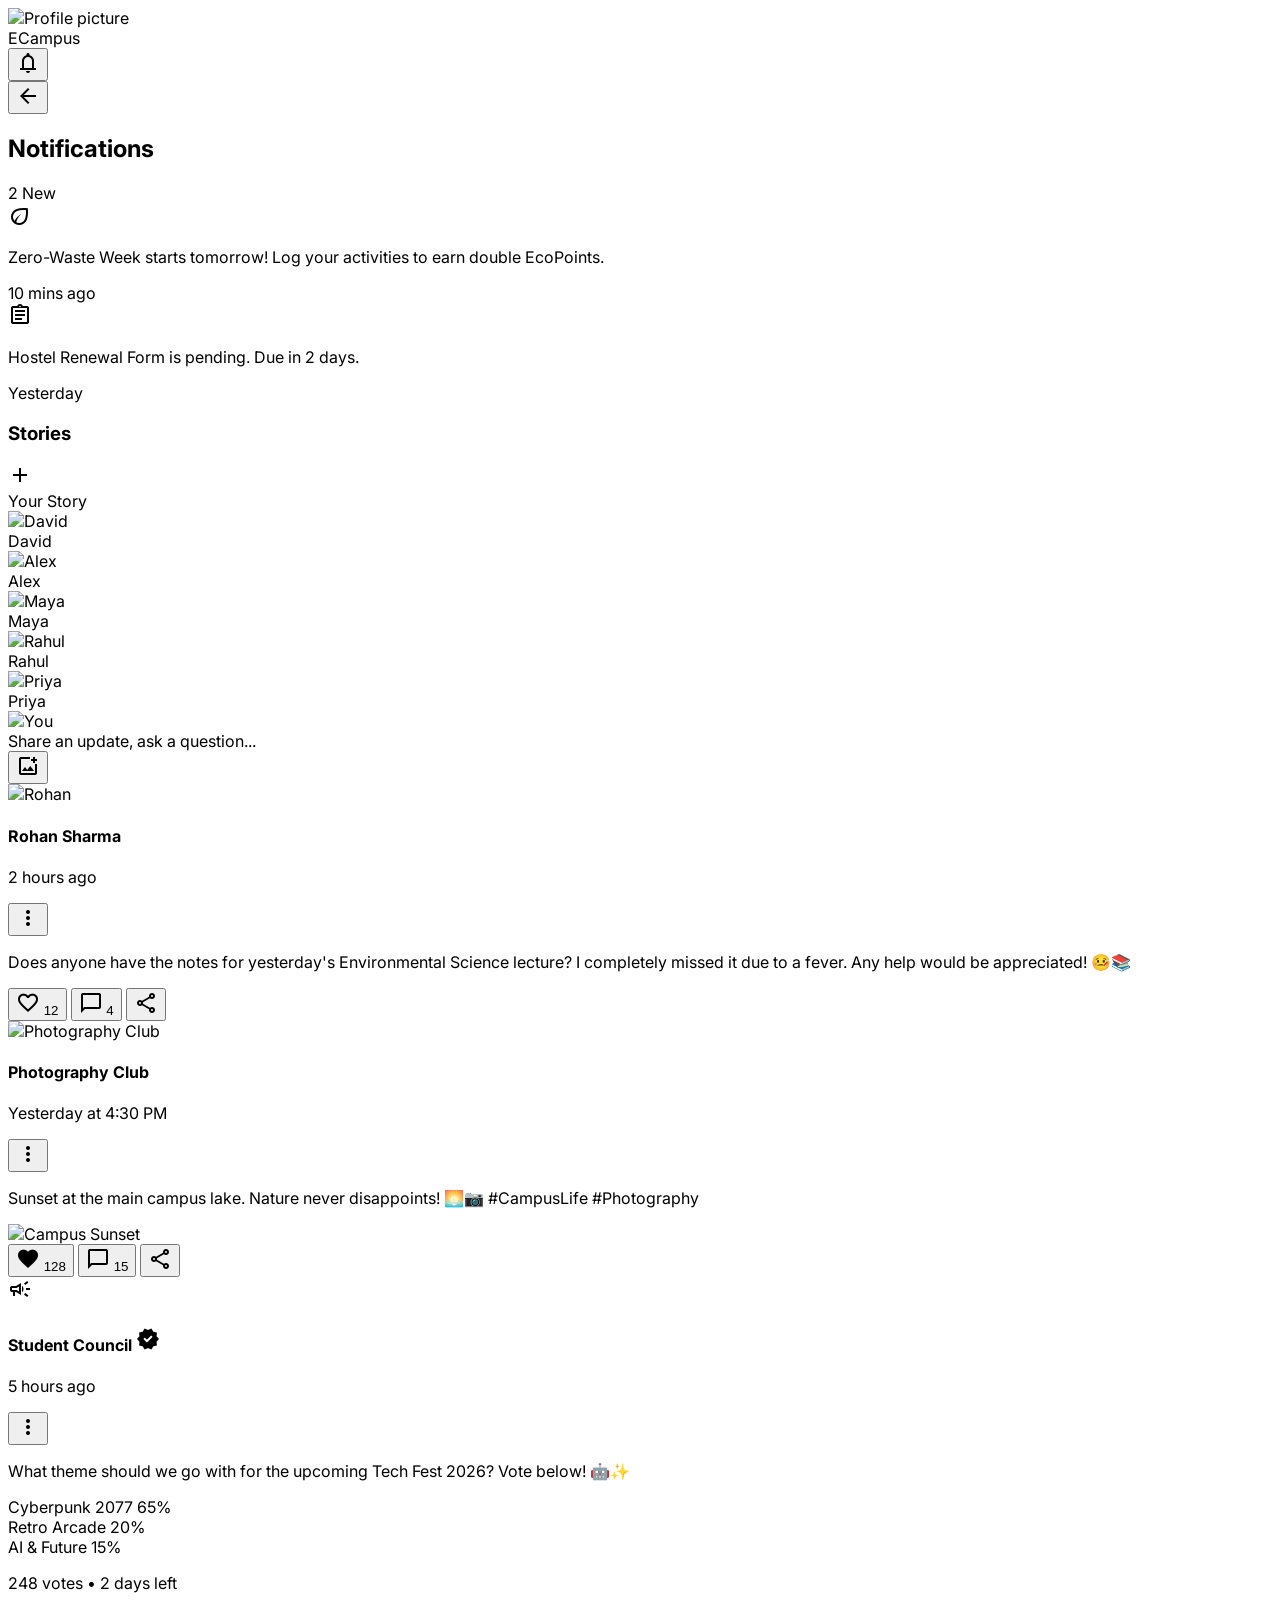
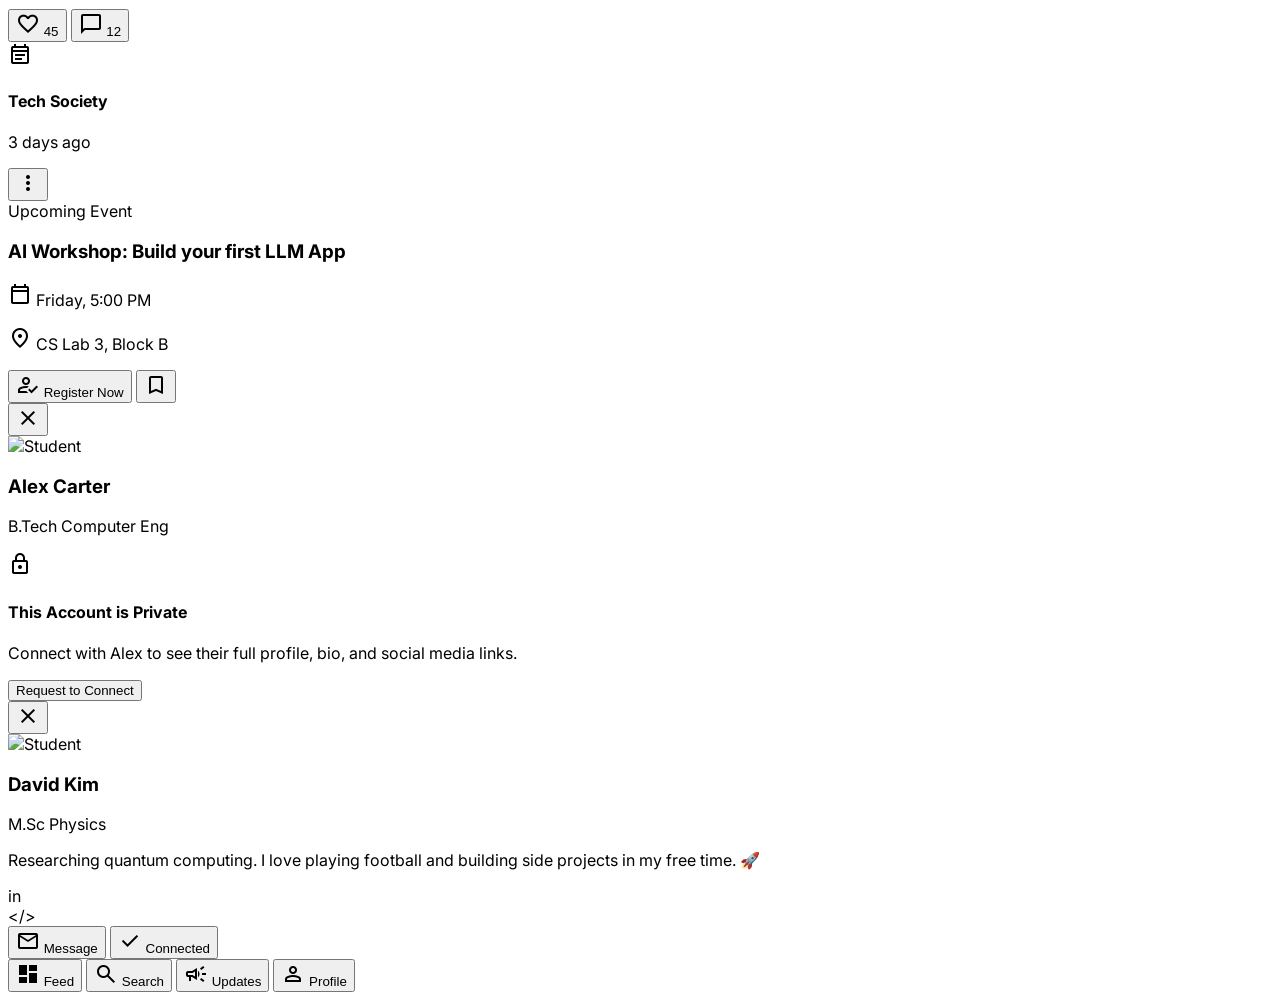
==== commit de2ee855: "Update index.html" ====
--- a/index.html
+++ b/index.html
@@ -3,7 +3,7 @@
 <head>
     <meta charset="utf-8"/>
     <meta content="width=device-width, initial-scale=1.0, maximum-scale=1.0, user-scalable=no" name="viewport"/>
-    <title>EcoCampus - App</title>
+    <title>ECampus - App</title>
     
     <link rel="stylesheet" href="style.css">
     <script src="https://cdn.tailwindcss.com?plugins=forms,container-queries"></script>
@@ -77,21 +77,31 @@
             },
         }
     </script>
+
+    <style>
+        .hide-scrollbar::-webkit-scrollbar {
+            display: none;
+        }
+        .hide-scrollbar {
+            -ms-overflow-style: none;
+            scrollbar-width: none;
+        }
+    </style>
 </head>
 <body class="bg-surface text-on-surface antialiased mb-24 relative overflow-x-hidden selection:bg-primary/20">
 
+    <!-- HEADER -->
     <header class="fixed top-0 w-full z-[40] bg-surface/80 dark:bg-[#121212]/80 backdrop-blur-xl border-b border-surface-variant/40 shadow-sm transition-colors duration-300">
-        <div class="flex justify-between items-center px-6 h-16 w-full max-w-screen-xl mx-auto relative">
-            <div class="flex items-center gap-3">
+        <div class="flex items-center px-6 h-16 w-full max-w-screen-xl mx-auto relative">
+            <div class="flex-none z-10">
                 <div class="w-10 h-10 rounded-full overflow-hidden border-[1.5px] border-primary/30 bg-surface-variant shadow-sm shrink-0">
                     <img id="header-avatar" alt="Profile picture" class="w-full h-full object-cover" src="https://via.placeholder.com/150"/>
                 </div>
-                <div class="flex flex-col justify-center">
-                    <span id="header-name" class="hidden"></span>
-                    <span class="text-2xl font-extrabold tracking-tight bg-gradient-to-r from-[#008a45] via-[#007bb5] to-[#673ab7] bg-clip-text text-transparent pb-[2px]">EcoCampus</span>
-                </div>
-            </div>
-            <div class="flex items-center gap-2 relative">
+            </div>
+            <div class="absolute inset-0 flex items-center justify-center pointer-events-none">
+                <span class="text-2xl font-extrabold tracking-tight bg-gradient-to-r from-[#008a45] via-[#007bb5] to-[#673ab7] bg-clip-text text-transparent pb-[2px]">ECampus</span>
+            </div>
+            <div class="flex-none ml-auto z-10 relative">
                 <button id="notif-btn" class="p-2 rounded-full hover:bg-surface-variant/50 transition-all active:scale-95 duration-200 relative text-on-surface-variant">
                     <span class="material-symbols-outlined">notifications</span>
                     <span class="absolute top-2 right-2.5 w-2.5 h-2.5 bg-error rounded-full border-2 border-surface"></span>
@@ -100,6 +110,7 @@
         </div>
     </header>
 
+    <!-- NOTIFICATIONS PANEL -->
     <div id="full-notif-panel" class="fixed inset-0 z-[100] bg-surface dark:bg-[#121212] transition-transform duration-300 translate-x-full flex flex-col">
         <div class="h-16 border-b border-surface-variant/50 flex items-center px-4 bg-surface/80 backdrop-blur-xl shrink-0">
             <button id="close-notif-btn" class="p-2 mr-2 rounded-full hover:bg-surface-variant active:scale-95 transition-transform text-on-surface">
@@ -108,7 +119,6 @@
             <h2 class="text-lg font-bold text-on-surface flex-1">Notifications</h2>
             <span class="text-[10px] bg-primary/10 text-primary px-3 py-1 rounded-full font-bold uppercase tracking-wider">2 New</span>
         </div>
-        
         <div class="flex-1 overflow-y-auto">
             <div class="p-5 border-b border-surface-variant/50 active:bg-surface-container-low cursor-pointer bg-primary/5 transition-colors">
                 <div class="flex gap-4">
@@ -135,117 +145,402 @@
         </div>
     </div>
 
+    <!-- MAIN CONTENT -->
     <main class="pt-20 px-5 max-w-screen-md mx-auto relative z-10 pb-6">
         
-        <div id="view-dashboard" class="tab-content active space-y-5">
+        <!-- FEED VIEW (Formerly Dashboard) -->
+        <div id="view-feed" class="tab-content active">
             
-            <section class="mt-2">
-                <div onclick="openApp('/EcoCampus/ecovities')" class="cursor-pointer active:scale-[0.98] transition-transform duration-200 relative overflow-hidden rounded-3xl bg-gradient-to-br from-[#006e1c] to-[#004812] p-6 text-white shadow-lg shadow-primary/20">
-                    <div class="absolute -right-8 -top-8 w-40 h-40 bg-white/10 rounded-full blur-3xl"></div>
-                    <div class="absolute -left-4 -bottom-4 w-24 h-24 bg-black/10 rounded-full blur-2xl"></div>
+            <!-- STORIES (Instagram Style) -->
+            <section class="mb-4">
+                <h3 class="text-[14px] font-bold text-on-surface mb-3 flex items-center gap-1.5">
+                    Stories
+                </h3>
+                <div class="flex gap-4 overflow-x-auto hide-scrollbar pb-2 pt-1">
                     
-                    <div class="relative z-10">
-                        <div class="flex justify-between items-start mb-4">
-                            <h2 class="text-sm font-semibold tracking-wide flex items-center gap-1.5 opacity-90">
-                                EcoVities
-                            </h2>
-                            <div class="bg-white/20 backdrop-blur-md rounded-full px-3 py-1 flex items-center gap-1.5 border border-white/10">
-                                <span class="material-symbols-outlined text-[14px]" style="font-variation-settings: 'FILL' 1;">local_fire_department</span>
-                                <span class="text-[11px] font-bold">5 Days</span>
+                    <!-- Add Story -->
+                    <div class="flex flex-col items-center gap-1.5 shrink-0 cursor-pointer active:scale-95 transition-transform relative">
+                        <div class="w-[68px] h-[68px] rounded-full border-[2.5px] border-dashed border-primary/40 flex items-center justify-center bg-primary/5 text-primary">
+                            <span class="material-symbols-outlined text-[26px]">add</span>
+                        </div>
+                        <span class="text-[11px] font-bold text-on-surface-variant">Your Story</span>
+                    </div>
+                    
+                    <!-- Story 1 -->
+                    <div class="flex flex-col items-center gap-1.5 shrink-0 cursor-pointer active:scale-95 transition-transform">
+                        <div class="w-[68px] h-[68px] rounded-full p-[2.5px] bg-gradient-to-tr from-yellow-400 via-orange-500 to-red-500 shadow-sm">
+                            <div class="w-full h-full rounded-full border-2 border-surface overflow-hidden bg-surface-variant">
+                                <img src="https://i.pravatar.cc/150?img=47" alt="David" class="w-full h-full object-cover">
+                            </div>
+                        </div>
+                        <span class="text-[11px] font-bold text-on-surface">David</span>
+                    </div>
+
+                    <!-- Story 2 -->
+                    <div class="flex flex-col items-center gap-1.5 shrink-0 cursor-pointer active:scale-95 transition-transform">
+                        <div class="w-[68px] h-[68px] rounded-full p-[2.5px] bg-gradient-to-tr from-primary via-[#34d399] to-blue-500 shadow-sm">
+                            <div class="w-full h-full rounded-full border-2 border-surface overflow-hidden bg-surface-variant">
+                                <img src="https://i.pravatar.cc/150?img=12" alt="Alex" class="w-full h-full object-cover">
+                            </div>
+                        </div>
+                        <span class="text-[11px] font-bold text-on-surface">Alex</span>
+                    </div>
+
+                    <!-- Story 3 -->
+                    <div class="flex flex-col items-center gap-1.5 shrink-0 cursor-pointer active:scale-95 transition-transform">
+                        <div class="w-[68px] h-[68px] rounded-full p-[2.5px] bg-gradient-to-tr from-green-400 to-emerald-600 shadow-sm">
+                            <div class="w-full h-full rounded-full border-2 border-surface overflow-hidden bg-surface-variant">
+                                <img src="https://i.pravatar.cc/150?img=32" alt="Maya" class="w-full h-full object-cover">
+                            </div>
+                        </div>
+                        <span class="text-[11px] font-bold text-on-surface">Maya</span>
+                    </div>
+
+                    <!-- Story 4 -->
+                    <div class="flex flex-col items-center gap-1.5 shrink-0 cursor-pointer active:scale-95 transition-transform">
+                        <div class="w-[68px] h-[68px] rounded-full p-[2.5px] bg-gradient-to-tr from-[#8b5cf6] to-[#ec4899] shadow-sm">
+                            <div class="w-full h-full rounded-full border-2 border-surface overflow-hidden bg-surface-variant">
+                                <img src="https://i.pravatar.cc/150?img=5" alt="Rahul" class="w-full h-full object-cover">
+                            </div>
+                        </div>
+                        <span class="text-[11px] font-bold text-on-surface">Rahul</span>
+                    </div>
+
+                    <!-- Story 5 (Viewed) -->
+                    <div class="flex flex-col items-center gap-1.5 shrink-0 cursor-pointer active:scale-95 transition-transform">
+                        <div class="w-[68px] h-[68px] rounded-full p-[2.5px] bg-surface-variant shadow-sm">
+                            <div class="w-full h-full rounded-full border-2 border-surface overflow-hidden bg-surface-variant">
+                                <img src="https://i.pravatar.cc/150?img=9" alt="Priya" class="w-full h-full object-cover grayscale-[30%]">
+                            </div>
+                        </div>
+                        <span class="text-[11px] font-bold text-on-surface-variant">Priya</span>
+                    </div>
+                </div>
+            </section>
+
+            <!-- FEED POSTS -->
+            <section class="mt-4">
+                
+                <!-- NEW: Create Post Component -->
+                <div class="bg-surface-container-lowest dark:bg-[#1e1e1e] rounded-[32px] p-4 border border-surface-variant/60 shadow-sm mb-6 flex gap-3 items-center cursor-pointer active:scale-[0.98] transition-transform">
+                    <div class="w-10 h-10 rounded-full border border-surface-variant shadow-sm overflow-hidden shrink-0">
+                        <img src="https://via.placeholder.com/150" alt="You" class="w-full h-full object-cover">
+                    </div>
+                    <div class="flex-1 bg-surface-variant/30 text-on-surface-variant px-4 py-2.5 rounded-2xl text-[13px] font-medium border border-surface-variant/50">
+                        Share an update, ask a question...
+                    </div>
+                    <button class="w-10 h-10 bg-primary/10 text-primary rounded-full flex items-center justify-center hover:bg-primary/20 transition-colors shrink-0">
+                        <span class="material-symbols-outlined text-[20px]">add_photo_alternate</span>
+                    </button>
+                </div>
+
+                <!-- Text/Discussion Post -->
+                <div class="bg-surface-container-lowest dark:bg-[#1e1e1e] rounded-[32px] p-5 border border-surface-variant/60 shadow-sm mb-5">
+                    <!-- User Info -->
+                    <div class="flex items-center gap-3 mb-3">
+                        <img src="https://i.pravatar.cc/150?img=11" alt="Rohan" class="w-10 h-10 rounded-full border border-surface-variant shadow-sm object-cover">
+                        <div class="flex-1">
+                            <h4 class="font-bold text-[14px] text-on-surface leading-tight">Rohan Sharma</h4>
+                            <p class="text-[11px] text-on-surface-variant mt-0.5">2 hours ago</p>
+                        </div>
+                        <button class="text-on-surface-variant hover:text-on-surface p-1">
+                            <span class="material-symbols-outlined text-[20px]">more_vert</span>
+                        </button>
+                    </div>
+                    <!-- Content -->
+                    <p class="text-[14px] text-on-surface leading-relaxed mb-4 px-1">
+                        Does anyone have the notes for yesterday's Environmental Science lecture? I completely missed it due to a fever. Any help would be appreciated! 🤒📚
+                    </p>
+                    <!-- Actions -->
+                    <div class="flex items-center gap-6 border-t border-surface-variant/40 pt-3 px-1">
+                        <button class="flex items-center gap-1.5 text-on-surface-variant hover:text-primary transition-colors text-[13px] font-medium active:scale-95">
+                            <span class="material-symbols-outlined text-[20px]">favorite</span> 12
+                        </button>
+                        <button class="flex items-center gap-1.5 text-on-surface-variant hover:text-secondary transition-colors text-[13px] font-medium active:scale-95">
+                            <span class="material-symbols-outlined text-[20px]">chat_bubble</span> 4
+                        </button>
+                        <button class="flex items-center gap-1.5 text-on-surface-variant hover:text-[#0ea5e9] transition-colors text-[13px] font-medium active:scale-95 ml-auto">
+                            <span class="material-symbols-outlined text-[20px]">share</span>
+                        </button>
+                    </div>
+                </div>
+
+                <!-- NEW: Image/Gallery Post -->
+                <div class="bg-surface-container-lowest dark:bg-[#1e1e1e] rounded-[32px] p-5 border border-surface-variant/60 shadow-sm mb-5">
+                    <!-- User Info -->
+                    <div class="flex items-center gap-3 mb-3">
+                        <img src="https://i.pravatar.cc/150?img=33" alt="Photography Club" class="w-10 h-10 rounded-full border border-surface-variant shadow-sm object-cover">
+                        <div class="flex-1">
+                            <h4 class="font-bold text-[14px] text-on-surface leading-tight">Photography Club</h4>
+                            <p class="text-[11px] text-on-surface-variant mt-0.5">Yesterday at 4:30 PM</p>
+                        </div>
+                        <button class="text-on-surface-variant hover:text-on-surface p-1">
+                            <span class="material-symbols-outlined text-[20px]">more_vert</span>
+                        </button>
+                    </div>
+                    <!-- Content -->
+                    <p class="text-[14px] text-on-surface leading-relaxed mb-3 px-1">
+                        Sunset at the main campus lake. Nature never disappoints! 🌅📷 #CampusLife #Photography
+                    </p>
+                    <!-- Image Wrapper -->
+                    <div class="w-full h-56 rounded-2xl overflow-hidden mb-4 border border-surface-variant/50 shadow-inner">
+                        <img src="https://images.unsplash.com/photo-1541339907198-e08756dedf3f?w=600&q=80" alt="Campus Sunset" class="w-full h-full object-cover">
+                    </div>
+                    <!-- Actions -->
+                    <div class="flex items-center gap-6 border-t border-surface-variant/40 pt-3 px-1">
+                        <button class="flex items-center gap-1.5 text-primary transition-colors text-[13px] font-medium active:scale-95">
+                            <span class="material-symbols-outlined text-[20px]" style="font-variation-settings: 'FILL' 1;">favorite</span> 128
+                        </button>
+                        <button class="flex items-center gap-1.5 text-on-surface-variant hover:text-secondary transition-colors text-[13px] font-medium active:scale-95">
+                            <span class="material-symbols-outlined text-[20px]">chat_bubble</span> 15
+                        </button>
+                        <button class="flex items-center gap-1.5 text-on-surface-variant hover:text-[#0ea5e9] transition-colors text-[13px] font-medium active:scale-95 ml-auto">
+                            <span class="material-symbols-outlined text-[20px]">share</span>
+                        </button>
+                    </div>
+                </div>
+
+                <!-- Poll Post -->
+                <div class="bg-surface-container-lowest dark:bg-[#1e1e1e] rounded-[32px] p-5 border border-surface-variant/60 shadow-sm mb-5">
+                    <!-- User Info -->
+                    <div class="flex items-center gap-3 mb-4">
+                        <div class="w-10 h-10 rounded-full bg-primary/20 flex items-center justify-center text-primary border border-primary/30">
+                            <span class="material-symbols-outlined text-[20px]">campaign</span>
+                        </div>
+                        <div class="flex-1">
+                            <h4 class="font-bold text-[14px] text-on-surface leading-tight flex items-center gap-1">
+                                Student Council <span class="material-symbols-outlined text-[14px] text-primary" style="font-variation-settings: 'FILL' 1;">verified</span>
+                            </h4>
+                            <p class="text-[11px] text-on-surface-variant mt-0.5">5 hours ago</p>
+                        </div>
+                        <button class="text-on-surface-variant hover:text-on-surface p-1">
+                            <span class="material-symbols-outlined text-[20px]">more_vert</span>
+                        </button>
+                    </div>
+                    <!-- Content -->
+                    <p class="text-[15px] font-semibold text-on-surface mb-4 px-1">
+                        What theme should we go with for the upcoming Tech Fest 2026? Vote below! 🤖✨
+                    </p>
+                    
+                    <!-- Poll Options -->
+                    <div class="space-y-2.5 mb-4 px-1">
+                        <!-- Option 1 -->
+                        <div class="relative w-full bg-surface-variant/30 border border-surface-variant/50 rounded-2xl p-3.5 cursor-pointer overflow-hidden group hover:border-primary/50 transition-colors">
+                            <div class="absolute left-0 top-0 bottom-0 bg-primary/20 w-[65%] rounded-r-xl"></div>
+                            <div class="relative flex justify-between text-[13px] font-bold text-on-surface z-10">
+                                <span class="flex items-center gap-2">
+                                    <span class="w-4 h-4 rounded-full border-2 border-primary flex items-center justify-center">
+                                        <span class="w-2 h-2 rounded-full bg-primary"></span>
+                                    </span>
+                                    Cyberpunk 2077
+                                </span>
+                                <span>65%</span>
                             </div>
                         </div>
                         
-                        <div class="flex items-baseline gap-1.5 mb-6">
-                            <span class="text-5xl leading-none font-black tracking-tighter">1,250</span>
-                            <span class="text-xs font-bold uppercase tracking-widest opacity-80">ECOPOINTS</span>
-                        </div>
-                        
-                        <div class="h-[1px] w-full bg-gradient-to-r from-white/20 via-white/10 to-transparent mb-4"></div>
-                        
-                        <div class="flex justify-between items-end">
-                            <div>
-                                <p class="text-[9px] font-bold uppercase tracking-widest opacity-70 mb-1">Current Rank</p>
-                                <p class="text-sm font-medium"><span class="text-lg font-bold">#12</span> in campus</p>
-                            </div>
-                            <div class="text-right">
-                                <p class="text-[9px] font-bold uppercase tracking-widest opacity-70 mb-1">Next Goal</p>
-                                <p class="text-sm font-medium"><span class="text-lg font-bold">1,500</span> pts</p>
-                            </div>
-                        </div>
-                    </div>
-                </div>
+                        <!-- Option 2 -->
+                        <div class="relative w-full bg-surface-variant/30 border border-surface-variant/50 rounded-2xl p-3.5 cursor-pointer overflow-hidden group hover:border-primary/50 transition-colors">
+                            <div class="absolute left-0 top-0 bottom-0 bg-primary/20 w-[20%] rounded-r-xl hidden group-hover:block opacity-50"></div>
+                            <div class="relative flex justify-between text-[13px] font-medium text-on-surface z-10">
+                                <span class="flex items-center gap-2">
+                                    <span class="w-4 h-4 rounded-full border-2 border-surface-variant/80"></span>
+                                    Retro Arcade
+                                </span>
+                                <span class="opacity-70">20%</span>
+                            </div>
+                        </div>
+
+                        <!-- Option 3 -->
+                        <div class="relative w-full bg-surface-variant/30 border border-surface-variant/50 rounded-2xl p-3.5 cursor-pointer overflow-hidden group hover:border-primary/50 transition-colors">
+                            <div class="absolute left-0 top-0 bottom-0 bg-primary/20 w-[15%] rounded-r-xl hidden group-hover:block opacity-50"></div>
+                            <div class="relative flex justify-between text-[13px] font-medium text-on-surface z-10">
+                                <span class="flex items-center gap-2">
+                                    <span class="w-4 h-4 rounded-full border-2 border-surface-variant/80"></span>
+                                    AI & Future
+                                </span>
+                                <span class="opacity-70">15%</span>
+                            </div>
+                        </div>
+                    </div>
+                    
+                    <p class="text-[11px] font-medium text-on-surface-variant px-1">248 votes • 2 days left</p>
+                    
+                    <!-- Actions -->
+                    <div class="flex items-center gap-6 border-t border-surface-variant/40 pt-3 mt-4 px-1">
+                        <button class="flex items-center gap-1.5 text-on-surface-variant hover:text-primary transition-colors text-[13px] font-medium active:scale-95">
+                            <span class="material-symbols-outlined text-[20px]">favorite</span> 45
+                        </button>
+                        <button class="flex items-center gap-1.5 text-on-surface-variant hover:text-secondary transition-colors text-[13px] font-medium active:scale-95">
+                            <span class="material-symbols-outlined text-[20px]">chat_bubble</span> 12
+                        </button>
+                    </div>
+                </div>
+
+                <!-- NEW: Event/Announcement Post -->
+                <div class="bg-surface-container-lowest dark:bg-[#1e1e1e] rounded-[32px] p-5 border border-surface-variant/60 shadow-sm mb-5">
+                    <!-- User Info -->
+                    <div class="flex items-center gap-3 mb-3">
+                        <div class="w-10 h-10 rounded-full bg-secondary/20 flex items-center justify-center text-secondary border border-secondary/30">
+                            <span class="material-symbols-outlined text-[20px]">event_note</span>
+                        </div>
+                        <div class="flex-1">
+                            <h4 class="font-bold text-[14px] text-on-surface leading-tight">Tech Society</h4>
+                            <p class="text-[11px] text-on-surface-variant mt-0.5">3 days ago</p>
+                        </div>
+                        <button class="text-on-surface-variant hover:text-on-surface p-1">
+                            <span class="material-symbols-outlined text-[20px]">more_vert</span>
+                        </button>
+                    </div>
+                    <!-- Content -->
+                    <div class="bg-secondary/5 border border-secondary/20 rounded-2xl p-4 mb-4">
+                        <div class="flex justify-between items-start mb-2">
+                            <div class="bg-secondary/10 text-secondary px-2 py-1 rounded-md text-[10px] font-bold uppercase tracking-widest">Upcoming Event</div>
+                        </div>
+                        <h3 class="text-[16px] font-bold text-on-surface mb-2">AI Workshop: Build your first LLM App</h3>
+                        <p class="text-[12px] text-on-surface-variant flex items-center gap-1.5 mb-1.5">
+                            <span class="material-symbols-outlined text-[16px]">calendar_today</span> Friday, 5:00 PM
+                        </p>
+                        <p class="text-[12px] text-on-surface-variant flex items-center gap-1.5">
+                            <span class="material-symbols-outlined text-[16px]">location_on</span> CS Lab 3, Block B
+                        </p>
+                    </div>
+                    <!-- Actions -->
+                    <div class="flex items-center gap-3 border-t border-surface-variant/40 pt-3 px-1">
+                        <button class="flex-1 bg-secondary text-white py-2.5 rounded-xl text-[13px] font-bold tracking-wide active:scale-95 transition-transform flex justify-center items-center gap-2">
+                            <span class="material-symbols-outlined text-[18px]">how_to_reg</span> Register Now
+                        </button>
+                        <button class="w-10 h-10 bg-surface-variant/40 text-on-surface-variant rounded-xl flex items-center justify-center active:scale-95 transition-transform border border-surface-variant/60">
+                            <span class="material-symbols-outlined text-[20px]">bookmark</span>
+                        </button>
+                    </div>
+                </div>
+
             </section>
-
-            <section>
-                <div class="bg-surface-container-lowest dark:bg-[#1e1e1e] rounded-3xl p-5 border border-surface-variant/60 shadow-sm cursor-pointer active:scale-[0.98] transition-transform duration-200" onclick="openApp('/EcoCampus/elearning')">
-                    <div class="flex justify-between items-start mb-4">
-                        <div class="w-12 h-12 rounded-2xl bg-primary/10 text-primary flex items-center justify-center">
-                            <span class="material-symbols-outlined text-[24px]">school</span>
-                        </div>
-                        <div class="text-right">
-                            <h3 class="text-2xl font-black text-on-surface leading-none">65%</h3>
-                            <p class="text-[10px] uppercase font-bold tracking-wider text-on-surface-variant mt-1.5">Completion</p>
-                        </div>
-                    </div>
-                    <div>
-                        <h3 class="text-[15px] font-bold text-on-surface">E-Learning</h3>
-                        <p class="text-xs text-on-surface-variant mt-0.5 mb-4 font-medium">3 Active Courses</p>
-                        <div class="w-full bg-surface-variant/50 h-2 rounded-full overflow-hidden">
-                            <div class="bg-primary h-full w-[65%] rounded-full shadow-[0_0_10px_rgba(0,110,28,0.4)]"></div>
-                        </div>
-                    </div>
-                </div>
-            </section>
-
-            <section>
-                <div class="bg-surface-container-lowest dark:bg-[#1e1e1e] rounded-3xl p-6 border border-surface-variant/60 shadow-sm active:scale-[0.98] transition-transform duration-200 cursor-pointer" onclick="openApp('/EcoCampus/eschedule')">
-                    <div class="flex justify-between items-center mb-4">
-                        <span class="text-[10px] font-bold text-on-surface-variant tracking-widest uppercase bg-surface-variant/30 px-2 py-1 rounded-md">ESchedule</span>
-                        <div class="w-8 h-8 rounded-full bg-primary/10 flex items-center justify-center">
-                            <span class="material-symbols-outlined text-primary text-[16px]">calendar_today</span>
-                        </div>
-                    </div>
+        </div>
+
+        <!-- SEARCH VIEW (2nd Nav Item) -->
+        <div id="view-search" class="tab-content pt-4 hidden">
+            <div class="relative mb-6 mt-2">
+                <div class="absolute inset-y-0 left-0 flex items-center pl-4 pointer-events-none text-on-surface-variant">
+                    <span class="material-symbols-outlined text-[20px]">search</span>
+                </div>
+                <input type="text" class="w-full bg-surface-container-lowest dark:bg-[#1e1e1e] border border-surface-variant/60 text-on-surface text-sm rounded-2xl focus:ring-primary focus:border-primary block pl-11 p-3.5 shadow-sm placeholder-on-surface-variant/70 transition-colors" placeholder="Search apps, students, or resources...">
+            </div>
+
+            <div class="mb-8">
+                <div class="flex justify-between items-end mb-4">
+                    <h3 class="text-lg font-bold text-on-surface">Mini Apps</h3>
+                    <span class="text-[11px] font-bold text-primary cursor-pointer uppercase tracking-wider">See All</span>
+                </div>
+                <div class="grid grid-cols-4 gap-4">
+                    <div class="flex flex-col items-center gap-2 cursor-pointer active:scale-95">
+                        <div class="w-14 h-14 rounded-2xl bg-[#e3f2fd] text-[#1565c0] flex items-center justify-center shadow-sm border border-surface-variant/30">
+                            <span class="material-symbols-outlined text-[26px]">calendar_month</span>
+                        </div>
+                        <span class="text-[11px] font-bold text-on-surface text-center">Timetable</span>
+                    </div>
+                    <div class="flex flex-col items-center gap-2 cursor-pointer active:scale-95">
+                        <div class="w-14 h-14 rounded-2xl bg-[#e8f5e9] text-[#2e7d32] flex items-center justify-center shadow-sm border border-surface-variant/30">
+                            <span class="material-symbols-outlined text-[26px]">recycling</span>
+                        </div>
+                        <span class="text-[11px] font-bold text-on-surface text-center">Plastic Log</span>
+                    </div>
+                    <div class="flex flex-col items-center gap-2 cursor-pointer active:scale-95">
+                        <div class="w-14 h-14 rounded-2xl bg-[#f3e5f5] text-[#6a1b9a] flex items-center justify-center shadow-sm border border-surface-variant/30">
+                            <span class="material-symbols-outlined text-[26px]">how_to_vote</span>
+                        </div>
+                        <span class="text-[11px] font-bold text-on-surface text-center">Elections</span>
+                    </div>
+                    <div class="flex flex-col items-center gap-2 cursor-pointer active:scale-95">
+                        <div class="w-14 h-14 rounded-2xl bg-[#ffebee] text-[#c62828] flex items-center justify-center shadow-sm border border-surface-variant/30">
+                            <span class="material-symbols-outlined text-[26px]">theaters</span>
+                        </div>
+                        <span class="text-[11px] font-bold text-on-surface text-center">Movies</span>
+                    </div>
+                    <div class="flex flex-col items-center gap-2 cursor-pointer active:scale-95">
+                        <div class="w-14 h-14 rounded-2xl bg-[#fff3e0] text-[#ef6c00] flex items-center justify-center shadow-sm border border-surface-variant/30">
+                            <span class="material-symbols-outlined text-[26px]">sports_soccer</span>
+                        </div>
+                        <span class="text-[11px] font-bold text-on-surface text-center">Sports</span>
+                    </div>
+                    <div class="flex flex-col items-center gap-2 cursor-pointer active:scale-95">
+                        <div class="w-14 h-14 rounded-2xl bg-[#e0f7fa] text-[#00838f] flex items-center justify-center shadow-sm border border-surface-variant/30">
+                            <span class="material-symbols-outlined text-[26px]">smart_toy</span>
+                        </div>
+                        <span class="text-[11px] font-bold text-on-surface text-center">AI Bots</span>
+                    </div>
+                </div>
+            </div>
+
+            <!-- DISCOVER STUDENTS -->
+            <div>
+                <div class="flex justify-between items-end mb-4">
+                    <h3 class="text-lg font-bold text-on-surface">Discover Students</h3>
+                    <span class="text-[11px] font-bold text-primary cursor-pointer uppercase tracking-wider">Explore</span>
+                </div>
+                <div class="space-y-4">
                     
-                    <div>
-                        <h3 class="text-[20px] font-extrabold text-on-surface tracking-tight leading-tight">Climate Ethics 101</h3>
-                        <p class="text-[13px] font-medium text-on-surface-variant mt-1 flex items-center gap-1.5">
-                            <span class="material-symbols-outlined text-[14px]">location_on</span> Lounge B • 14:30 - 15:45
-                        </p>
-                        <div class="flex items-center gap-4 mt-5 bg-surface-variant/20 p-3 rounded-2xl">
-                            <div class="flex-1 bg-surface-variant/60 h-1.5 rounded-full overflow-hidden">
-                                <div class="bg-primary h-full w-[65%] rounded-full relative">
-                                    <div class="absolute right-0 top-0 bottom-0 w-4 bg-white/30 rounded-full animate-pulse"></div>
+                    <!-- Student: Private Account -->
+                    <div onclick="openProfileModal('private')" class="bg-surface-container-lowest dark:bg-[#1e1e1e] rounded-[24px] p-4 border border-surface-variant/60 shadow-sm flex items-center gap-4 cursor-pointer active:scale-[0.98] transition-transform">
+                        <div class="relative shrink-0">
+                            <div class="w-[52px] h-[52px] rounded-full p-[2px] bg-gradient-to-tr from-yellow-400 via-red-500 to-purple-500">
+                                <div class="w-full h-full rounded-full border-2 border-surface overflow-hidden bg-surface-variant">
+                                    <img src="https://i.pravatar.cc/150?img=12" alt="Student" class="w-full h-full object-cover">
                                 </div>
                             </div>
-                            <span class="text-[10px] font-bold text-primary uppercase tracking-widest whitespace-nowrap">Starts in 45m</span>
-                        </div>
-                    </div>
-                </div>
-            </section>
-
-            <section class="grid grid-cols-2 gap-4">
-                <div class="bg-surface-container-lowest dark:bg-[#1e1e1e] rounded-3xl p-5 border border-surface-variant/60 shadow-sm cursor-pointer active:scale-[0.96] transition-transform duration-200" onclick="openApp('/EcoCampus/ebots')">
-                    <div class="w-12 h-12 rounded-2xl bg-[#e8f5e9] dark:bg-[#1b5e20]/30 text-[#2e7d32] dark:text-[#81c784] flex items-center justify-center mb-4">
-                        <span class="material-symbols-outlined text-[24px]">smart_toy</span>
-                    </div>
-                    <span class="text-[9px] font-bold text-on-surface-variant uppercase tracking-widest block mb-1">EBots</span>
-                    <h3 class="text-[15px] font-bold text-on-surface leading-tight">Ask EcoAI</h3>
-                </div>
-
-                <div class="bg-surface-container-lowest dark:bg-[#1e1e1e] rounded-3xl p-5 border border-surface-variant/60 shadow-sm cursor-pointer active:scale-[0.96] transition-transform duration-200" onclick="openApp('/EcoCampus/eforms')">
-                    <div class="w-12 h-12 rounded-2xl bg-[#f3e5f5] dark:bg-[#4a148c]/30 text-[#7b1fa2] dark:text-[#ce93d8] flex items-center justify-center mb-4">
-                        <span class="material-symbols-outlined text-[24px]">description</span>
-                    </div>
-                    <span class="text-[9px] font-bold text-on-surface-variant uppercase tracking-widest block mb-1">EForms</span>
-                    <h3 class="text-[15px] font-bold text-[#7b1fa2] dark:text-[#ce93d8] leading-tight">2 Pending</h3>
-                </div>
-            </section>
-
+                        </div>
+                        <div class="flex-1">
+                            <h4 class="text-[15px] font-bold text-on-surface leading-tight">Alex Carter</h4>
+                            <p class="text-[12px] text-on-surface-variant mt-0.5">B.Tech Computer Eng</p>
+                        </div>
+                        <button class="bg-primary/10 text-primary px-4 py-2 rounded-xl text-[12px] font-bold tracking-wide shrink-0">
+                            Connect
+                        </button>
+                    </div>
+
+                    <!-- Student: Pending Connection -->
+                    <div onclick="openProfileModal('private')" class="bg-surface-container-lowest dark:bg-[#1e1e1e] rounded-[24px] p-4 border border-surface-variant/60 shadow-sm flex items-center gap-4 cursor-pointer active:scale-[0.98] transition-transform">
+                        <div class="relative shrink-0">
+                            <div class="w-[52px] h-[52px] rounded-full p-[2px] bg-surface-variant">
+                                <div class="w-full h-full rounded-full border-2 border-surface overflow-hidden bg-surface-variant">
+                                    <img src="https://i.pravatar.cc/150?img=32" alt="Student" class="w-full h-full object-cover">
+                                </div>
+                            </div>
+                        </div>
+                        <div class="flex-1">
+                            <h4 class="text-[15px] font-bold text-on-surface leading-tight">Maya Lin</h4>
+                            <p class="text-[12px] text-on-surface-variant mt-0.5">M.A. Design</p>
+                        </div>
+                        <button class="bg-surface-variant/50 text-on-surface-variant px-4 py-2 rounded-xl text-[12px] font-bold tracking-wide shrink-0">
+                            Requested
+                        </button>
+                    </div>
+
+                    <!-- Student: Connected / Public -->
+                    <div onclick="openProfileModal('public')" class="bg-surface-container-lowest dark:bg-[#1e1e1e] rounded-[24px] p-4 border border-primary/30 shadow-sm flex items-center gap-4 cursor-pointer bg-primary/5 active:scale-[0.98] transition-transform">
+                        <div class="relative shrink-0">
+                            <div class="w-[52px] h-[52px] rounded-full p-[2px] bg-gradient-to-tr from-primary to-blue-500">
+                                <div class="w-full h-full rounded-full border-2 border-surface overflow-hidden bg-surface-variant">
+                                    <img src="https://i.pravatar.cc/150?img=47" alt="Student" class="w-full h-full object-cover">
+                                </div>
+                            </div>
+                        </div>
+                        <div class="flex-1">
+                            <h4 class="text-[15px] font-bold text-on-surface leading-tight">David Kim</h4>
+                            <p class="text-[12px] text-on-surface-variant mt-0.5">M.Sc Physics</p>
+                        </div>
+                        <button class="bg-transparent text-primary border border-primary/30 px-4 py-2 rounded-xl text-[12px] font-bold tracking-wide shrink-0 flex items-center gap-1">
+                            <span class="material-symbols-outlined text-[14px]">check</span> Connected
+                        </button>
+                    </div>
+
+                </div>
+            </div>
         </div>
 
-        <div id="view-updates" class="tab-content pt-4">
+        <!-- UPDATES VIEW (3rd Nav Item) -->
+        <div id="view-updates" class="tab-content pt-4 hidden">
             <h2 class="text-2xl font-extrabold text-on-surface mb-6">Campus Updates</h2>
-            
             <div class="space-y-4">
                 <div class="bg-surface-container-lowest dark:bg-[#1e1e1e] rounded-3xl p-5 border border-surface-variant/60 shadow-sm cursor-pointer active:scale-[0.98] transition-transform duration-200">
                     <div class="flex justify-between items-center mb-3">
@@ -276,128 +571,57 @@
             </div>
         </div>
 
-        <div id="view-efind" class="tab-content pt-4">
-            <div class="relative mb-6 mt-2">
-                <div class="absolute inset-y-0 left-0 flex items-center pl-4 pointer-events-none text-on-surface-variant">
-                    <span class="material-symbols-outlined text-[20px]">search</span>
-                </div>
-                <input type="text" class="w-full bg-surface-container-lowest dark:bg-[#1e1e1e] border border-surface-variant/60 text-on-surface text-sm rounded-2xl focus:ring-primary focus:border-primary block pl-11 p-3.5 shadow-sm placeholder-on-surface-variant/70 transition-colors" placeholder="Search apps, students, or resources...">
-            </div>
-
-            <div class="mb-8">
-                <div class="flex justify-between items-end mb-4">
-                    <h3 class="text-lg font-bold text-on-surface">Mini Apps</h3>
-                    <span class="text-[11px] font-bold text-primary cursor-pointer uppercase tracking-wider">See All</span>
-                </div>
-                <div class="grid grid-cols-4 gap-4">
-                    <div class="flex flex-col items-center gap-2 cursor-pointer active:scale-95 transition-transform">
-                        <div class="w-14 h-14 rounded-2xl bg-[#e3f2fd] dark:bg-[#1565c0]/30 text-[#1565c0] dark:text-[#90caf9] flex items-center justify-center shadow-sm border border-surface-variant/30">
-                            <span class="material-symbols-outlined text-[26px]">local_cafe</span>
-                        </div>
-                        <span class="text-[11px] font-bold text-on-surface text-center">Canteen</span>
-                    </div>
-                    <div class="flex flex-col items-center gap-2 cursor-pointer active:scale-95 transition-transform">
-                        <div class="w-14 h-14 rounded-2xl bg-[#fff3e0] dark:bg-[#ef6c00]/30 text-[#ef6c00] dark:text-[#ffcc80] flex items-center justify-center shadow-sm border border-surface-variant/30">
-                            <span class="material-symbols-outlined text-[26px]">directions_bus</span>
-                        </div>
-                        <span class="text-[11px] font-bold text-on-surface text-center">Transit</span>
-                    </div>
-                    <div class="flex flex-col items-center gap-2 cursor-pointer active:scale-95 transition-transform">
-                        <div class="w-14 h-14 rounded-2xl bg-[#e8f5e9] dark:bg-[#2e7d32]/30 text-[#2e7d32] dark:text-[#a5d6a7] flex items-center justify-center shadow-sm border border-surface-variant/30">
-                            <span class="material-symbols-outlined text-[26px]">print</span>
-                        </div>
-                        <span class="text-[11px] font-bold text-on-surface text-center">Print Hub</span>
-                    </div>
-                    <div class="flex flex-col items-center gap-2 cursor-pointer active:scale-95 transition-transform">
-                        <div class="w-14 h-14 rounded-2xl bg-[#fce4ec] dark:bg-[#c2185b]/30 text-[#c2185b] dark:text-[#f48fb1] flex items-center justify-center shadow-sm border border-surface-variant/30">
-                            <span class="material-symbols-outlined text-[26px]">sell</span>
-                        </div>
-                        <span class="text-[11px] font-bold text-on-surface text-center">Thrift</span>
-                    </div>
-                </div>
-            </div>
-
-            <div>
-                <div class="flex justify-between items-end mb-4">
-                    <h3 class="text-lg font-bold text-on-surface">Discover Students</h3>
-                    <span class="text-[11px] font-bold text-primary cursor-pointer uppercase tracking-wider">Explore</span>
-                </div>
-                
-                <div class="space-y-4">
-                    <div class="bg-surface-container-lowest dark:bg-[#1e1e1e] rounded-[24px] p-4 border border-surface-variant/60 shadow-sm flex items-center gap-4 cursor-pointer">
-                        <div class="relative shrink-0">
-                            <div class="w-[52px] h-[52px] rounded-full p-[2px] bg-gradient-to-tr from-yellow-400 via-red-500 to-purple-500">
-                                <div class="w-full h-full rounded-full border-2 border-surface overflow-hidden bg-surface-variant">
-                                    <img src="https://i.pravatar.cc/150?img=47" alt="Student" class="w-full h-full object-cover">
-                                </div>
-                            </div>
-                        </div>
-                        <div class="flex-1">
-                            <h4 class="text-[15px] font-bold text-on-surface leading-tight">Sarah Jenkins</h4>
-                            <p class="text-[12px] text-on-surface-variant mt-0.5">B.Sc Environmental Science</p>
-                        </div>
-                        <button class="bg-primary/10 text-primary hover:bg-primary hover:text-white transition-colors px-4 py-2 rounded-xl text-[12px] font-bold tracking-wide active:scale-95 shrink-0">
-                            Connect
-                        </button>
-                    </div>
-
-                    <div class="bg-surface-container-lowest dark:bg-[#1e1e1e] rounded-[24px] p-4 border border-surface-variant/60 shadow-sm flex items-center gap-4 cursor-pointer">
-                        <div class="relative shrink-0">
-                            <div class="w-[52px] h-[52px] rounded-full p-[2px] bg-gradient-to-tr from-yellow-400 via-red-500 to-purple-500">
-                                <div class="w-full h-full rounded-full border-2 border-surface overflow-hidden bg-surface-variant">
-                                    <img src="https://i.pravatar.cc/150?img=11" alt="Student" class="w-full h-full object-cover">
-                                </div>
-                            </div>
-                        </div>
-                        <div class="flex-1">
-                            <h4 class="text-[15px] font-bold text-on-surface leading-tight">Rahul Sharma</h4>
-                            <p class="text-[12px] text-on-surface-variant mt-0.5">B.Tech Computer Eng</p>
-                        </div>
-                        <button class="bg-primary/10 text-primary hover:bg-primary hover:text-white transition-colors px-4 py-2 rounded-xl text-[12px] font-bold tracking-wide active:scale-95 shrink-0">
-                            Connect
-                        </button>
-                    </div>
-
-                    <div class="bg-surface-container-lowest dark:bg-[#1e1e1e] rounded-[24px] p-4 border border-surface-variant/60 shadow-sm flex items-center gap-4 cursor-pointer">
-                        <div class="relative shrink-0">
-                            <div class="w-[52px] h-[52px] rounded-full p-[2px] bg-surface-variant">
-                                <div class="w-full h-full rounded-full border-2 border-surface overflow-hidden bg-surface-variant">
-                                    <img src="https://i.pravatar.cc/150?img=32" alt="Student" class="w-full h-full object-cover">
-                                </div>
-                            </div>
-                        </div>
-                        <div class="flex-1">
-                            <h4 class="text-[15px] font-bold text-on-surface leading-tight">Maya Lin</h4>
-                            <p class="text-[12px] text-on-surface-variant mt-0.5">M.A. Design</p>
-                        </div>
-                        <button class="bg-surface-variant/50 text-on-surface-variant hover:bg-surface-variant transition-colors px-4 py-2 rounded-xl text-[12px] font-bold tracking-wide active:scale-95 shrink-0">
-                            Pending
-                        </button>
-                    </div>
-                </div>
-            </div>
-        </div>
-
-        <div id="view-profile" class="tab-content pt-4">
-            <h2 class="text-2xl font-extrabold text-on-surface mb-6">My Profile</h2>
+        <!-- MY PROFILE VIEW -->
+        <div id="view-profile" class="tab-content pt-4 hidden">
+            <div class="flex justify-between items-center mb-6">
+                <h2 class="text-2xl font-extrabold text-on-surface">My Profile</h2>
+                <button class="bg-primary/10 text-primary px-4 py-1.5 rounded-full text-[12px] font-bold tracking-wide active:scale-95 transition-transform">
+                    Edit Profile
+                </button>
+            </div>
             
             <div class="bg-surface-container-lowest dark:bg-[#1e1e1e] rounded-[32px] p-6 shadow-sm border border-surface-variant/60 text-center relative overflow-hidden mb-6">
                 <div class="absolute -top-20 -left-10 w-full h-40 bg-gradient-to-b from-primary/10 to-transparent rounded-full blur-2xl"></div>
-                
                 <div class="relative z-10 flex flex-col items-center mt-2">
-                    <div class="w-24 h-24 rounded-full overflow-hidden border-[4px] border-surface shadow-md mb-4 bg-surface-variant">
+                    <div class="w-24 h-24 rounded-full overflow-hidden border-[4px] border-surface shadow-md mb-4 bg-surface-variant relative">
                         <img id="profile-avatar-large" alt="User profile" class="w-full h-full object-cover" src="https://via.placeholder.com/150"/>
+                        <div class="absolute bottom-0 right-0 bg-primary w-6 h-6 rounded-full border-2 border-surface flex items-center justify-center">
+                            <span class="material-symbols-outlined text-white text-[12px]">edit</span>
+                        </div>
                     </div>
                     <h3 id="profile-name" class="text-xl font-extrabold text-on-surface tracking-tight">Loading...</h3>
-                    <div class="flex items-center gap-2 mt-2 mb-5">
+                    <div class="flex items-center gap-2 mt-2 mb-3">
                         <span id="profile-role" class="bg-primary/10 text-primary text-[10px] font-bold px-3 py-1.5 rounded-full uppercase tracking-widest border border-primary/20">Student</span>
                     </div>
-                    <p id="profile-email" class="text-[13px] font-medium text-on-surface-variant flex items-center justify-center gap-1.5 bg-surface-variant/30 px-4 py-2 rounded-xl">
+                    <p id="profile-email" class="text-[13px] font-medium text-on-surface-variant flex items-center justify-center gap-1.5 bg-surface-variant/30 px-4 py-2 rounded-xl mb-4">
                         <span class="material-symbols-outlined text-[16px]">mail</span> loading...
                     </p>
-                </div>
-            </div>
-
+                    <p id="profile-bio" class="text-[13px] text-on-surface-variant mb-2 px-4">
+                        Passionate about sustainability, UI/UX design, and renewable energy. Always open to collaborate! 🌱
+                    </p>
+                </div>
+            </div>
+
+            <!-- Social Media Management -->
+            <div class="bg-surface-container-lowest dark:bg-[#1e1e1e] rounded-[28px] border border-surface-variant/60 overflow-hidden mb-6 shadow-sm p-5">
+                <div class="flex justify-between items-center mb-4">
+                    <h3 class="text-[14px] font-bold text-on-surface">Social Profiles</h3>
+                    <span class="text-[11px] font-bold text-on-surface-variant uppercase tracking-wider cursor-pointer">Manage</span>
+                </div>
+                <div class="flex gap-3">
+                    <div class="w-12 h-12 rounded-2xl bg-[#0077b5]/10 text-[#0077b5] flex items-center justify-center cursor-pointer">
+                        <span class="font-extrabold text-[18px]">in</span>
+                    </div>
+                    <div class="w-12 h-12 rounded-2xl bg-gradient-to-tr from-[#f09433] via-[#e6683c] to-[#bc1888] text-white flex items-center justify-center cursor-pointer opacity-90">
+                        <span class="font-extrabold text-[16px]">IG</span>
+                    </div>
+                    <div class="w-12 h-12 rounded-2xl bg-surface border-2 border-dashed border-surface-variant text-on-surface-variant flex items-center justify-center cursor-pointer">
+                        <span class="material-symbols-outlined text-[20px]">add</span>
+                    </div>
+                </div>
+            </div>
+
+            <!-- Academic Info -->
             <div class="bg-surface-container-lowest dark:bg-[#1e1e1e] rounded-[28px] border border-surface-variant/60 overflow-hidden mb-6 shadow-sm">
                 <div class="p-5 flex items-center gap-4 border-b border-surface-variant/50">
                     <div class="w-10 h-10 bg-secondary/10 rounded-xl text-secondary flex items-center justify-center">
@@ -420,6 +644,24 @@
             </div>
 
             <div class="space-y-3 mb-8">
+                <!-- Privacy Toggle -->
+                <div class="w-full bg-surface-container-lowest dark:bg-[#1e1e1e] border border-primary/30 p-4 rounded-2xl flex items-center justify-between shadow-sm bg-primary/5">
+                    <div class="flex items-center gap-3.5">
+                        <div class="w-8 h-8 rounded-full bg-primary/20 flex items-center justify-center text-primary">
+                            <span class="material-symbols-outlined text-[18px]">lock</span>
+                        </div>
+                        <div>
+                            <span class="font-bold text-[14px] text-on-surface block">Private Account</span>
+                            <span class="text-[10px] text-on-surface-variant">Only connections see full profile</span>
+                        </div>
+                    </div>
+                    <label class="relative inline-flex items-center cursor-pointer">
+                        <input type="checkbox" id="privacy-toggle-switch" class="sr-only peer" checked>
+                        <div class="w-11 h-6 bg-surface-variant rounded-full peer peer-checked:bg-primary peer-checked:after:translate-x-full after:content-[''] after:absolute after:top-[2px] after:left-[2px] after:bg-white after:rounded-full after:h-5 after:w-5 after:transition-all"></div>
+                    </label>
+                </div>
+
+                <!-- Dark Mode -->
                 <div class="w-full bg-surface-container-lowest dark:bg-[#1e1e1e] border border-surface-variant/60 p-4 rounded-2xl flex items-center justify-between shadow-sm">
                     <div class="flex items-center gap-3.5">
                         <div class="w-8 h-8 rounded-full bg-surface-variant/50 flex items-center justify-center text-on-surface-variant">
@@ -433,6 +675,7 @@
                     </label>
                 </div>
 
+                <!-- Settings Menus -->
                 <button class="w-full bg-surface-container-lowest dark:bg-[#1e1e1e] border border-surface-variant/60 p-4 rounded-2xl flex items-center justify-between shadow-sm active:scale-[0.98] transition-transform duration-200">
                     <div class="flex items-center gap-3.5">
                         <div class="w-8 h-8 rounded-full bg-surface-variant/50 flex items-center justify-center text-on-surface-variant">
@@ -458,7 +701,7 @@
                         <div class="w-8 h-8 rounded-full bg-surface-variant/50 flex items-center justify-center text-on-surface-variant">
                             <span class="material-symbols-outlined text-[18px]">info</span>
                         </div>
-                        <span class="font-bold text-[14px] text-on-surface">About EcoCampus</span>
+                        <span class="font-bold text-[14px] text-on-surface">About ECampus</span>
                     </div>
                     <span class="material-symbols-outlined text-on-surface-variant text-[20px]">chevron_right</span>
                 </button>
@@ -473,7 +716,7 @@
                     <span class="material-symbols-outlined text-on-surface-variant text-[20px]">chevron_right</span>
                 </button>
 
-                <button onclick="logout()" class="w-full bg-error/10 border border-error/20 p-4 rounded-2xl flex items-center justify-center gap-2 active:scale-[0.98] transition-transform mt-8 shadow-sm">
+                <button onclick="logout()" class="w-full bg-error/10 border border-error/20 p-4 rounded-2xl flex items-center justify-center gap-2 mt-8 shadow-sm">
                     <span class="material-symbols-outlined text-error text-[20px]">logout</span>
                     <span class="font-bold text-[15px] text-error">Sign Out</span>
                 </button>
@@ -482,29 +725,136 @@
 
     </main>
 
+    <!-- STUDENT PROFILE MODALS (Viewable Overlays) -->
+    
+    <div id="modal-profile-private" class="fixed inset-0 z-[110] bg-black/40 backdrop-blur-sm hidden flex-col justify-end transition-opacity duration-300">
+        <div class="bg-surface dark:bg-[#1e1e1e] w-full rounded-t-[32px] p-6 pb-12 pt-8 relative animate-[slideUp_0.3s_ease-out]">
+            <button onclick="closeProfileModal('private')" class="absolute top-4 right-5 w-8 h-8 bg-surface-variant rounded-full flex items-center justify-center text-on-surface">
+                <span class="material-symbols-outlined text-[18px]">close</span>
+            </button>
+            <div class="flex flex-col items-center text-center">
+                <div class="relative mb-4">
+                    <div class="w-24 h-24 rounded-full overflow-hidden border-[4px] border-surface shadow-md bg-surface-variant">
+                        <img src="https://i.pravatar.cc/150?img=12" alt="Student" class="w-full h-full object-cover">
+                    </div>
+                </div>
+                <h3 class="text-xl font-extrabold text-on-surface">Alex Carter</h3>
+                <p class="text-[12px] font-medium text-on-surface-variant mb-6">B.Tech Computer Eng</p>
+                <div class="w-full bg-surface-variant/20 border border-surface-variant/50 p-5 rounded-2xl mb-6">
+                    <span class="material-symbols-outlined text-[32px] text-on-surface-variant opacity-50 mb-2 block">lock</span>
+                    <h4 class="text-[14px] font-bold text-on-surface mb-1">This Account is Private</h4>
+                    <p class="text-[12px] text-on-surface-variant px-4">Connect with Alex to see their full profile, bio, and social media links.</p>
+                </div>
+                <button class="w-full bg-primary text-white py-3.5 rounded-xl font-bold tracking-wide active:scale-95 transition-transform">
+                    Request to Connect
+                </button>
+            </div>
+        </div>
+    </div>
+
+    <div id="modal-profile-public" class="fixed inset-0 z-[110] bg-black/40 backdrop-blur-sm hidden flex-col justify-end transition-opacity duration-300">
+        <div class="bg-surface dark:bg-[#1e1e1e] w-full rounded-t-[32px] p-6 pb-12 pt-8 relative animate-[slideUp_0.3s_ease-out]">
+            <button onclick="closeProfileModal('public')" class="absolute top-4 right-5 w-8 h-8 bg-surface-variant rounded-full flex items-center justify-center text-on-surface">
+                <span class="material-symbols-outlined text-[18px]">close</span>
+            </button>
+            <div class="flex flex-col items-center text-center">
+                <div class="w-24 h-24 rounded-full p-[3px] bg-gradient-to-tr from-primary to-blue-500 mb-4">
+                    <div class="w-full h-full rounded-full border-[3px] border-surface overflow-hidden bg-surface-variant">
+                        <img src="https://i.pravatar.cc/150?img=47" alt="Student" class="w-full h-full object-cover">
+                    </div>
+                </div>
+                <h3 class="text-xl font-extrabold text-on-surface">David Kim</h3>
+                <p class="text-[12px] font-medium text-on-surface-variant mb-4">M.Sc Physics</p>
+                <p class="text-[13px] text-on-surface-variant mb-6 px-4">Researching quantum computing. I love playing football and building side projects in my free time. 🚀</p>
+                <div class="flex gap-4 mb-8">
+                    <div class="w-12 h-12 rounded-full bg-[#0077b5]/10 text-[#0077b5] flex items-center justify-center cursor-pointer">
+                        <span class="font-extrabold text-[16px]">in</span>
+                    </div>
+                    <div class="w-12 h-12 rounded-full bg-[#333]/10 dark:bg-white/10 text-[#333] dark:text-white flex items-center justify-center cursor-pointer">
+                        <span class="font-extrabold text-[14px]">&lt;/&gt;</span>
+                    </div>
+                </div>
+                <div class="flex gap-3 w-full">
+                    <button class="flex-1 bg-surface-variant/40 text-on-surface py-3.5 rounded-xl font-bold tracking-wide active:scale-95 transition-transform flex justify-center items-center gap-2">
+                        <span class="material-symbols-outlined text-[18px]">mail</span> Message
+                    </button>
+                    <button class="flex-1 bg-transparent text-primary border-2 border-primary/30 py-3.5 rounded-xl font-bold tracking-wide active:scale-95 transition-transform flex justify-center items-center gap-1">
+                        <span class="material-symbols-outlined text-[18px]">check</span> Connected
+                    </button>
+                </div>
+            </div>
+        </div>
+    </div>
+
+    <!-- BOTTOM NAV -->
     <nav class="fixed bottom-0 left-0 w-full flex justify-around items-center px-2 pb-6 pt-3 bg-surface/80 dark:bg-[#121212]/90 backdrop-blur-2xl rounded-t-[32px] border-t border-surface-variant/40 shadow-[0_-8px_30px_rgba(0,0,0,0.04)] dark:shadow-[0_-8px_30px_rgba(0,0,0,0.2)] z-[40]">
         
-        <button onclick="switchTab('dashboard')" id="nav-dashboard" class="nav-item active flex flex-col items-center justify-center bg-[#006e1c] dark:bg-primary text-white rounded-2xl px-5 py-2 transition-all active:scale-95 duration-200">
+        <!-- 1. Feed -->
+        <button onclick="switchTab('feed')" id="nav-feed" class="nav-item active flex flex-col items-center justify-center bg-[#006e1c] dark:bg-primary text-white rounded-2xl px-5 py-2 transition-all active:scale-95">
             <span class="material-symbols-outlined text-[24px]" style="font-variation-settings: 'FILL' 1;">dashboard</span>
-            <span class="text-[10px] font-bold font-['Inter'] mt-0.5 tracking-wide">Dashboard</span>
+            <span class="text-[10px] font-bold font-['Inter'] mt-0.5 tracking-wide">Feed</span>
         </button>
-
-        <button onclick="switchTab('updates')" id="nav-updates" class="nav-item flex flex-col items-center justify-center text-on-surface-variant px-5 py-2 hover:bg-surface-variant/40 rounded-2xl active:scale-95 transition-all duration-200">
+        
+        <!-- 2. Search -->
+        <button onclick="switchTab('search')" id="nav-search" class="nav-item flex flex-col items-center justify-center text-on-surface-variant px-5 py-2 hover:bg-surface-variant/40 rounded-2xl active:scale-95">
+            <span class="material-symbols-outlined text-[24px]">search</span>
+            <span class="text-[10px] font-bold font-['Inter'] mt-0.5 tracking-wide">Search</span>
+        </button>
+
+        <!-- 3. Updates -->
+        <button onclick="switchTab('updates')" id="nav-updates" class="nav-item flex flex-col items-center justify-center text-on-surface-variant px-5 py-2 hover:bg-surface-variant/40 rounded-2xl active:scale-95">
             <span class="material-symbols-outlined text-[24px]">campaign</span>
             <span class="text-[10px] font-bold font-['Inter'] mt-0.5 tracking-wide">Updates</span>
         </button>
 
-        <button onclick="switchTab('efind')" id="nav-efind" class="nav-item flex flex-col items-center justify-center text-on-surface-variant px-5 py-2 hover:bg-surface-variant/40 rounded-2xl active:scale-95 transition-all duration-200">
-            <span class="material-symbols-outlined text-[24px]">search</span>
-            <span class="text-[10px] font-bold font-['Inter'] mt-0.5 tracking-wide">EFind</span>
-        </button>
-        
-        <button onclick="switchTab('profile')" id="nav-profile" class="nav-item flex flex-col items-center justify-center text-on-surface-variant px-5 py-2 hover:bg-surface-variant/40 rounded-2xl active:scale-95 transition-all duration-200">
+        <!-- 4. Profile -->
+        <button onclick="switchTab('profile')" id="nav-profile" class="nav-item flex flex-col items-center justify-center text-on-surface-variant px-5 py-2 hover:bg-surface-variant/40 rounded-2xl active:scale-95">
             <span class="material-symbols-outlined text-[24px]">person</span>
             <span class="text-[10px] font-bold font-['Inter'] mt-0.5 tracking-wide">Profile</span>
         </button>
-        
+
     </nav>
 
+    <!-- INLINE STYLES FOR ANIMATIONS -->
+    <style>
+        @keyframes slideUp {
+            from { transform: translateY(100%); }
+            to { transform: translateY(0); }
+        }
+    </style>
+
+    <!-- SCRIPTS -->
+    <script>
+        // Tab Switching Logic
+        function switchTab(tabId) {
+            document.querySelectorAll('.tab-content').forEach(tab => tab.classList.add('hidden'));
+            document.getElementById(`view-${tabId}`).classList.remove('hidden');
+            
+            document.querySelectorAll('.nav-item').forEach(nav => {
+                nav.classList.remove('bg-[#006e1c]', 'dark:bg-primary', 'text-white');
+                nav.classList.add('text-on-surface-variant');
+            });
+            const activeNav = document.getElementById(`nav-${tabId}`);
+            activeNav.classList.remove('text-on-surface-variant');
+            activeNav.classList.add('bg-[#006e1c]', 'dark:bg-primary', 'text-white');
+        }
+
+        // Profile Modal Logic
+        function openProfileModal(type) {
+            const modal = document.getElementById(`modal-profile-${type}`);
+            if(modal) {
+                modal.classList.remove('hidden');
+                modal.classList.add('flex');
+            }
+        }
+
+        function closeProfileModal(type) {
+            const modal = document.getElementById(`modal-profile-${type}`);
+            if(modal) {
+                modal.classList.add('hidden');
+                modal.classList.remove('flex');
+            }
+        }
+    </script>
 </body>
 </html>
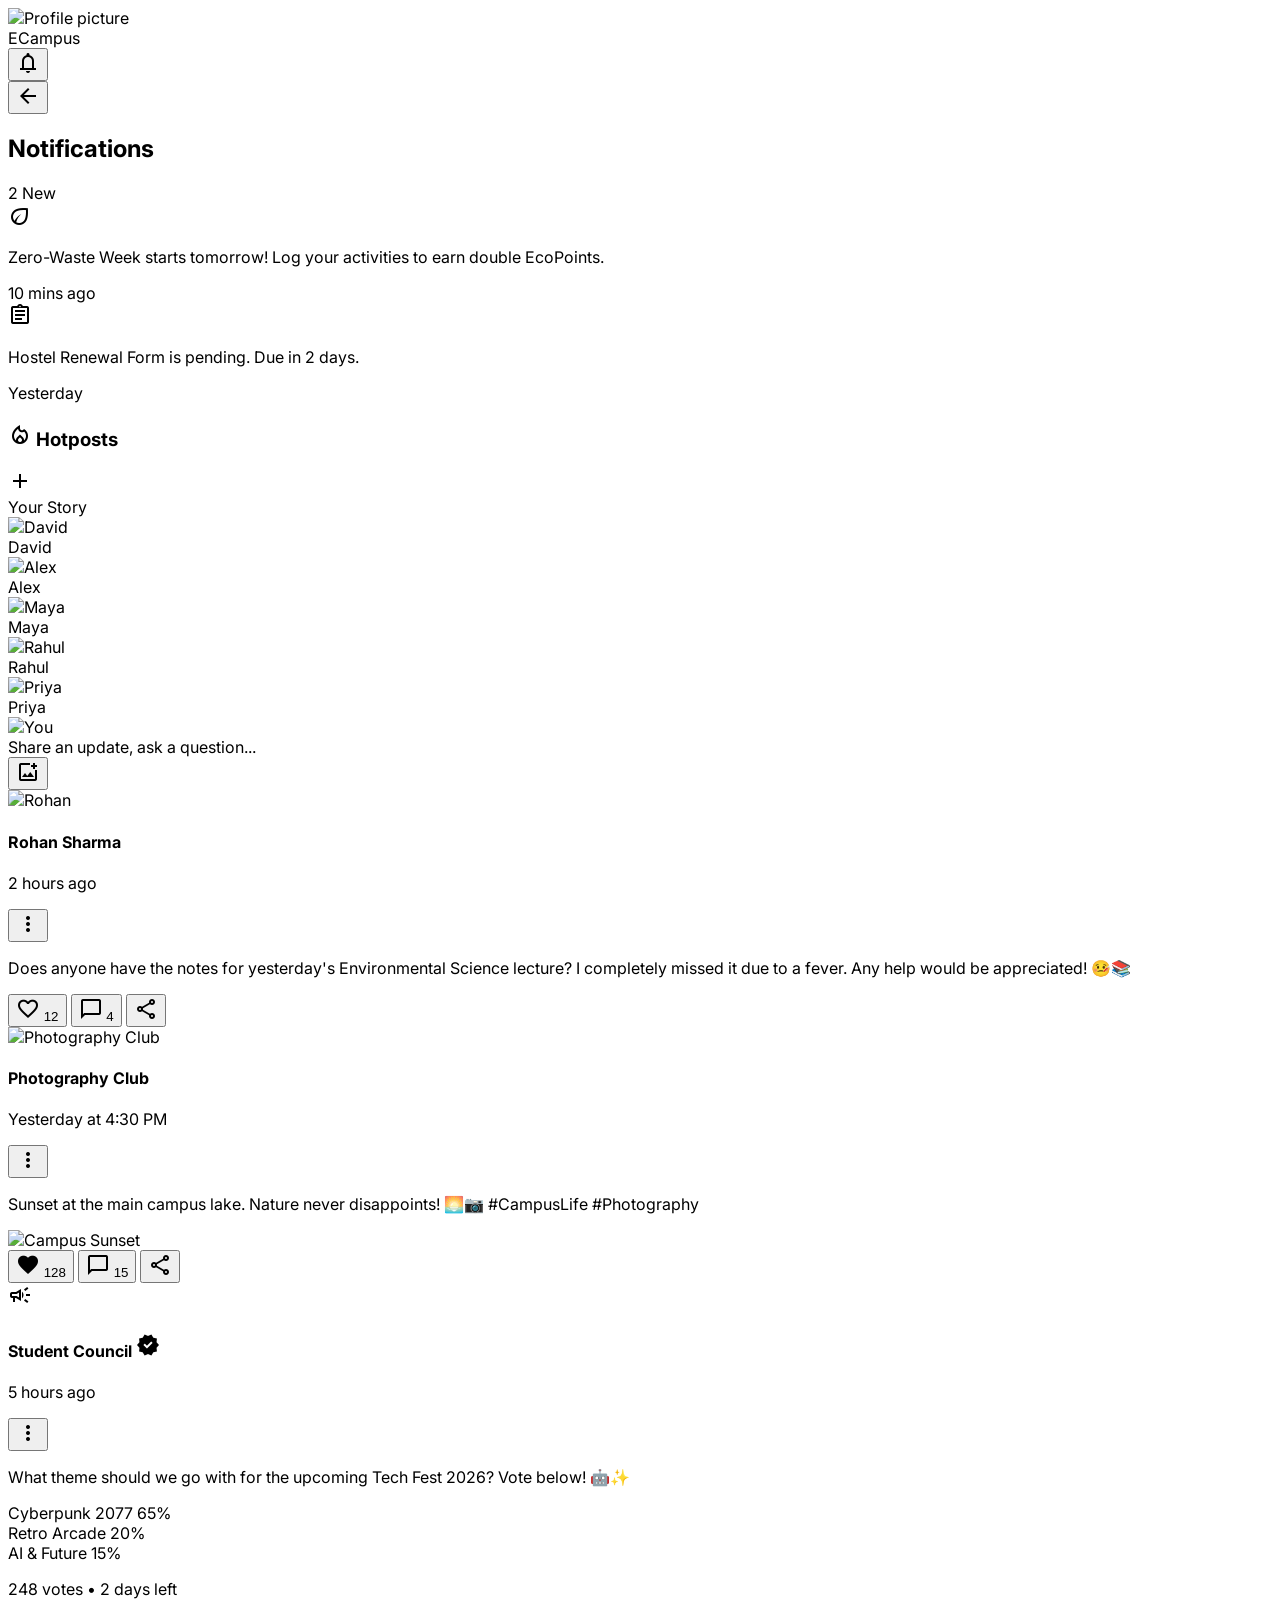
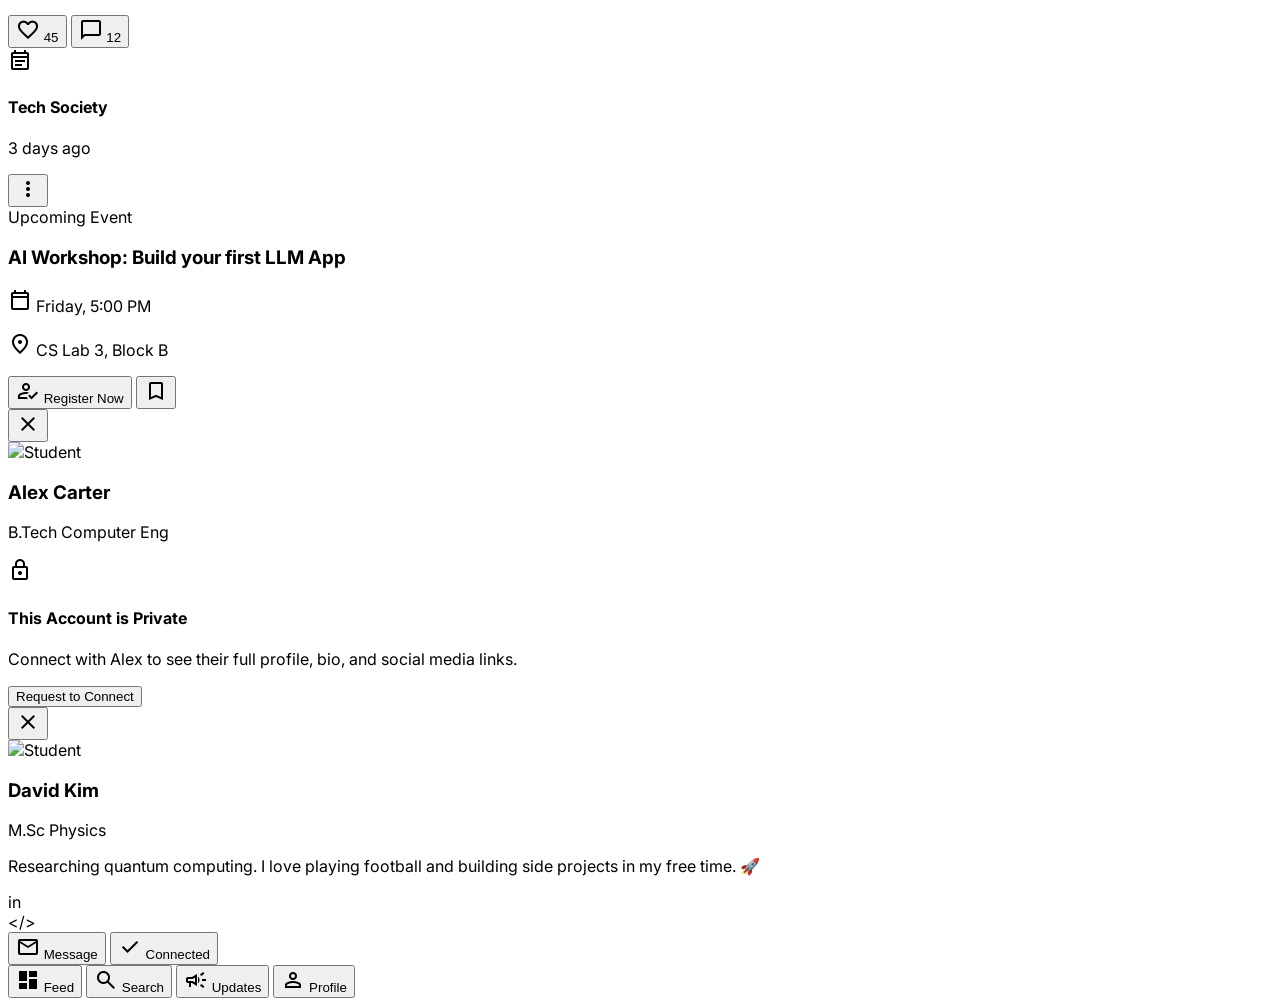
==== commit bfc1b223: "Update index.html" ====
--- a/index.html
+++ b/index.html
@@ -148,17 +148,17 @@
     <!-- MAIN CONTENT -->
     <main class="pt-20 px-5 max-w-screen-md mx-auto relative z-10 pb-6">
         
-        <!-- FEED VIEW (Formerly Dashboard) -->
-        <div id="view-feed" class="tab-content active">
+        <!-- DASHBOARD VIEW (Visually named 'Feed' in nav) -->
+        <div id="view-dashboard" class="tab-content active">
             
-            <!-- STORIES (Instagram Style) -->
+            <!-- HOTPOSTS (Instagram Style Users) -->
             <section class="mb-4">
                 <h3 class="text-[14px] font-bold text-on-surface mb-3 flex items-center gap-1.5">
-                    Stories
+                    <span class="material-symbols-outlined text-[#e65100] text-[18px]">local_fire_department</span> Hotposts
                 </h3>
                 <div class="flex gap-4 overflow-x-auto hide-scrollbar pb-2 pt-1">
                     
-                    <!-- Add Story -->
+                    <!-- Add Hotpost -->
                     <div class="flex flex-col items-center gap-1.5 shrink-0 cursor-pointer active:scale-95 transition-transform relative">
                         <div class="w-[68px] h-[68px] rounded-full border-[2.5px] border-dashed border-primary/40 flex items-center justify-center bg-primary/5 text-primary">
                             <span class="material-symbols-outlined text-[26px]">add</span>
@@ -221,7 +221,7 @@
             <!-- FEED POSTS -->
             <section class="mt-4">
                 
-                <!-- NEW: Create Post Component -->
+                <!-- Create Post Component -->
                 <div class="bg-surface-container-lowest dark:bg-[#1e1e1e] rounded-[32px] p-4 border border-surface-variant/60 shadow-sm mb-6 flex gap-3 items-center cursor-pointer active:scale-[0.98] transition-transform">
                     <div class="w-10 h-10 rounded-full border border-surface-variant shadow-sm overflow-hidden shrink-0">
                         <img src="https://via.placeholder.com/150" alt="You" class="w-full h-full object-cover">
@@ -265,7 +265,7 @@
                     </div>
                 </div>
 
-                <!-- NEW: Image/Gallery Post -->
+                <!-- Image/Gallery Post -->
                 <div class="bg-surface-container-lowest dark:bg-[#1e1e1e] rounded-[32px] p-5 border border-surface-variant/60 shadow-sm mb-5">
                     <!-- User Info -->
                     <div class="flex items-center gap-3 mb-3">
@@ -324,7 +324,6 @@
                     
                     <!-- Poll Options -->
                     <div class="space-y-2.5 mb-4 px-1">
-                        <!-- Option 1 -->
                         <div class="relative w-full bg-surface-variant/30 border border-surface-variant/50 rounded-2xl p-3.5 cursor-pointer overflow-hidden group hover:border-primary/50 transition-colors">
                             <div class="absolute left-0 top-0 bottom-0 bg-primary/20 w-[65%] rounded-r-xl"></div>
                             <div class="relative flex justify-between text-[13px] font-bold text-on-surface z-10">
@@ -338,7 +337,6 @@
                             </div>
                         </div>
                         
-                        <!-- Option 2 -->
                         <div class="relative w-full bg-surface-variant/30 border border-surface-variant/50 rounded-2xl p-3.5 cursor-pointer overflow-hidden group hover:border-primary/50 transition-colors">
                             <div class="absolute left-0 top-0 bottom-0 bg-primary/20 w-[20%] rounded-r-xl hidden group-hover:block opacity-50"></div>
                             <div class="relative flex justify-between text-[13px] font-medium text-on-surface z-10">
@@ -350,7 +348,6 @@
                             </div>
                         </div>
 
-                        <!-- Option 3 -->
                         <div class="relative w-full bg-surface-variant/30 border border-surface-variant/50 rounded-2xl p-3.5 cursor-pointer overflow-hidden group hover:border-primary/50 transition-colors">
                             <div class="absolute left-0 top-0 bottom-0 bg-primary/20 w-[15%] rounded-r-xl hidden group-hover:block opacity-50"></div>
                             <div class="relative flex justify-between text-[13px] font-medium text-on-surface z-10">
@@ -376,7 +373,7 @@
                     </div>
                 </div>
 
-                <!-- NEW: Event/Announcement Post -->
+                <!-- Event/Announcement Post -->
                 <div class="bg-surface-container-lowest dark:bg-[#1e1e1e] rounded-[32px] p-5 border border-surface-variant/60 shadow-sm mb-5">
                     <!-- User Info -->
                     <div class="flex items-center gap-3 mb-3">
@@ -418,8 +415,8 @@
             </section>
         </div>
 
-        <!-- SEARCH VIEW (2nd Nav Item) -->
-        <div id="view-search" class="tab-content pt-4 hidden">
+        <!-- SEARCH VIEW (Formerly EFind) -->
+        <div id="view-efind" class="tab-content pt-4 hidden">
             <div class="relative mb-6 mt-2">
                 <div class="absolute inset-y-0 left-0 flex items-center pl-4 pointer-events-none text-on-surface-variant">
                     <span class="material-symbols-outlined text-[20px]">search</span>
@@ -480,7 +477,6 @@
                 </div>
                 <div class="space-y-4">
                     
-                    <!-- Student: Private Account -->
                     <div onclick="openProfileModal('private')" class="bg-surface-container-lowest dark:bg-[#1e1e1e] rounded-[24px] p-4 border border-surface-variant/60 shadow-sm flex items-center gap-4 cursor-pointer active:scale-[0.98] transition-transform">
                         <div class="relative shrink-0">
                             <div class="w-[52px] h-[52px] rounded-full p-[2px] bg-gradient-to-tr from-yellow-400 via-red-500 to-purple-500">
@@ -498,7 +494,6 @@
                         </button>
                     </div>
 
-                    <!-- Student: Pending Connection -->
                     <div onclick="openProfileModal('private')" class="bg-surface-container-lowest dark:bg-[#1e1e1e] rounded-[24px] p-4 border border-surface-variant/60 shadow-sm flex items-center gap-4 cursor-pointer active:scale-[0.98] transition-transform">
                         <div class="relative shrink-0">
                             <div class="w-[52px] h-[52px] rounded-full p-[2px] bg-surface-variant">
@@ -516,7 +511,6 @@
                         </button>
                     </div>
 
-                    <!-- Student: Connected / Public -->
                     <div onclick="openProfileModal('public')" class="bg-surface-container-lowest dark:bg-[#1e1e1e] rounded-[24px] p-4 border border-primary/30 shadow-sm flex items-center gap-4 cursor-pointer bg-primary/5 active:scale-[0.98] transition-transform">
                         <div class="relative shrink-0">
                             <div class="w-[52px] h-[52px] rounded-full p-[2px] bg-gradient-to-tr from-primary to-blue-500">
@@ -538,7 +532,7 @@
             </div>
         </div>
 
-        <!-- UPDATES VIEW (3rd Nav Item) -->
+        <!-- UPDATES VIEW -->
         <div id="view-updates" class="tab-content pt-4 hidden">
             <h2 class="text-2xl font-extrabold text-on-surface mb-6">Campus Updates</h2>
             <div class="space-y-4">
@@ -726,7 +720,6 @@
     </main>
 
     <!-- STUDENT PROFILE MODALS (Viewable Overlays) -->
-    
     <div id="modal-profile-private" class="fixed inset-0 z-[110] bg-black/40 backdrop-blur-sm hidden flex-col justify-end transition-opacity duration-300">
         <div class="bg-surface dark:bg-[#1e1e1e] w-full rounded-t-[32px] p-6 pb-12 pt-8 relative animate-[slideUp_0.3s_ease-out]">
             <button onclick="closeProfileModal('private')" class="absolute top-4 right-5 w-8 h-8 bg-surface-variant rounded-full flex items-center justify-center text-on-surface">
@@ -788,31 +781,26 @@
 
     <!-- BOTTOM NAV -->
     <nav class="fixed bottom-0 left-0 w-full flex justify-around items-center px-2 pb-6 pt-3 bg-surface/80 dark:bg-[#121212]/90 backdrop-blur-2xl rounded-t-[32px] border-t border-surface-variant/40 shadow-[0_-8px_30px_rgba(0,0,0,0.04)] dark:shadow-[0_-8px_30px_rgba(0,0,0,0.2)] z-[40]">
-        
         <!-- 1. Feed -->
-        <button onclick="switchTab('feed')" id="nav-feed" class="nav-item active flex flex-col items-center justify-center bg-[#006e1c] dark:bg-primary text-white rounded-2xl px-5 py-2 transition-all active:scale-95">
+        <button onclick="switchTab('dashboard')" id="nav-dashboard" class="nav-item active flex flex-col items-center justify-center bg-[#006e1c] dark:bg-primary text-white rounded-2xl px-5 py-2 transition-all active:scale-95">
             <span class="material-symbols-outlined text-[24px]" style="font-variation-settings: 'FILL' 1;">dashboard</span>
             <span class="text-[10px] font-bold font-['Inter'] mt-0.5 tracking-wide">Feed</span>
         </button>
-        
         <!-- 2. Search -->
-        <button onclick="switchTab('search')" id="nav-search" class="nav-item flex flex-col items-center justify-center text-on-surface-variant px-5 py-2 hover:bg-surface-variant/40 rounded-2xl active:scale-95">
+        <button onclick="switchTab('efind')" id="nav-efind" class="nav-item flex flex-col items-center justify-center text-on-surface-variant px-5 py-2 hover:bg-surface-variant/40 rounded-2xl active:scale-95">
             <span class="material-symbols-outlined text-[24px]">search</span>
             <span class="text-[10px] font-bold font-['Inter'] mt-0.5 tracking-wide">Search</span>
         </button>
-
         <!-- 3. Updates -->
         <button onclick="switchTab('updates')" id="nav-updates" class="nav-item flex flex-col items-center justify-center text-on-surface-variant px-5 py-2 hover:bg-surface-variant/40 rounded-2xl active:scale-95">
             <span class="material-symbols-outlined text-[24px]">campaign</span>
             <span class="text-[10px] font-bold font-['Inter'] mt-0.5 tracking-wide">Updates</span>
         </button>
-
         <!-- 4. Profile -->
         <button onclick="switchTab('profile')" id="nav-profile" class="nav-item flex flex-col items-center justify-center text-on-surface-variant px-5 py-2 hover:bg-surface-variant/40 rounded-2xl active:scale-95">
             <span class="material-symbols-outlined text-[24px]">person</span>
             <span class="text-[10px] font-bold font-['Inter'] mt-0.5 tracking-wide">Profile</span>
         </button>
-
     </nav>
 
     <!-- INLINE STYLES FOR ANIMATIONS -->
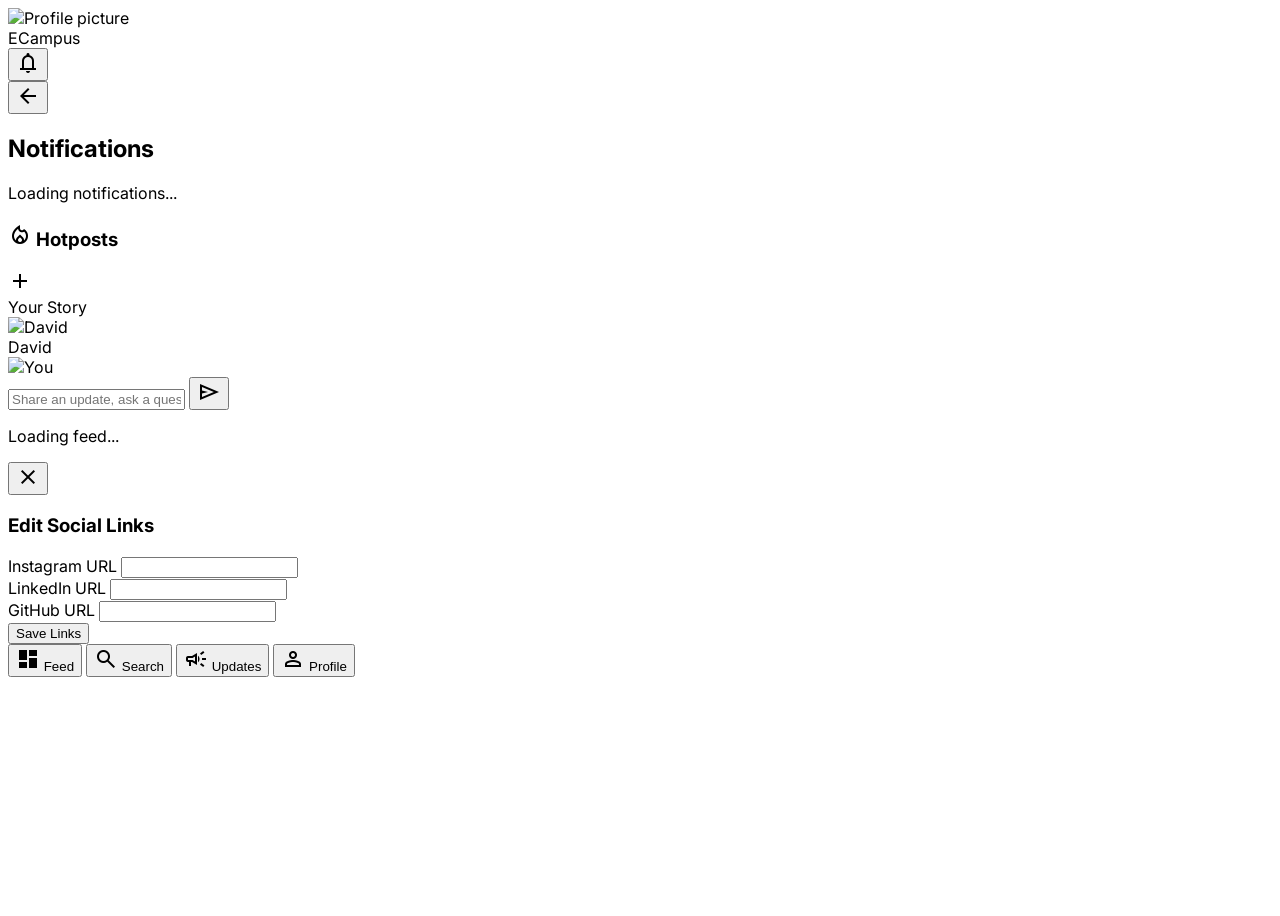
==== commit dc83b42a: "Update index.html" ====
--- a/index.html
+++ b/index.html
@@ -14,87 +14,30 @@
     <script src="supabase.js"></script>
     <script src="main.js" defer></script>
 
+    <!-- Cleaned up Tailwind Config -->
     <script id="tailwind-config">
         tailwind.config = {
             darkMode: "class",
             theme: {
                 extend: {
-                    "colors": {
-                        "on-surface-variant": "#3f4a3c",
-                        "surface-dim": "#d9dadb",
-                        "on-tertiary": "#ffffff",
-                        "on-secondary-fixed-variant": "#2f3f92",
-                        "inverse-primary": "#78dc77",
-                        "secondary-fixed": "#dee0ff",
-                        "outline": "#6f7a6b",
-                        "surface-container": "#edeeef",
-                        "on-primary-container": "#003c0b",
-                        "on-primary-fixed-variant": "#005313",
-                        "surface-container-high": "#e7e8e9",
-                        "primary-fixed": "#94f990",
-                        "on-error-container": "#93000a",
-                        "on-tertiary-fixed-variant": "#693c00",
-                        "on-primary-fixed": "#002204",
-                        "tertiary-fixed-dim": "#ffb870",
-                        "outline-variant": "#becab9",
-                        "error-container": "#ffdad6",
-                        "surface": "#f8f9fa",
-                        "on-background": "#191c1d",
-                        "surface-container-low": "#f3f4f5",
-                        "on-secondary": "#ffffff",
-                        "secondary-fixed-dim": "#bac3ff",
-                        "inverse-on-surface": "#f0f1f2",
-                        "surface-bright": "#f8f9fa",
-                        "error": "#ba1a1a",
-                        "background": "#f8f9fa",
-                        "secondary": "#4858ab",
-                        "surface-container-lowest": "#ffffff",
-                        "primary-fixed-dim": "#78dc77",
-                        "on-secondary-fixed": "#00105b",
-                        "on-primary": "#ffffff",
-                        "tertiary-container": "#e18500",
-                        "primary-container": "#4caf50",
-                        "surface-tint": "#006e1c",
-                        "tertiary-fixed": "#ffdcbe",
-                        "on-tertiary-fixed": "#2c1600",
-                        "on-error": "#ffffff",
-                        "tertiary": "#8b5000",
-                        "on-secondary-container": "#27378a",
-                        "on-surface": "#191c1d",
-                        "on-tertiary-container": "#4d2b00",
-                        "inverse-surface": "#2e3132",
-                        "secondary-container": "#96a5ff",
-                        "surface-variant": "#e1e3e4",
-                        "surface-container-highest": "#e1e3e4",
-                        "primary": "#006e1c"
+                    colors: {
+                        primary: "#006e1c",
                     },
-                    "fontFamily": {
-                        "headline": ["Inter", "sans-serif"],
-                        "body": ["Inter", "sans-serif"],
-                        "label": ["Inter", "sans-serif"]
+                    fontFamily: {
+                        sans: ["Inter", "sans-serif"],
                     }
                 },
             },
         }
     </script>
-
-    <style>
-        .hide-scrollbar::-webkit-scrollbar {
-            display: none;
-        }
-        .hide-scrollbar {
-            -ms-overflow-style: none;
-            scrollbar-width: none;
-        }
-    </style>
 </head>
-<body class="bg-surface text-on-surface antialiased mb-24 relative overflow-x-hidden selection:bg-primary/20">
+<body class="bg-gray-50 dark:bg-neutral-950 text-gray-900 dark:text-gray-100 antialiased mb-24 relative overflow-x-hidden selection:bg-primary/20 transition-colors duration-300">
 
     <!-- HEADER -->
-    <header class="fixed top-0 w-full z-[40] bg-surface/80 dark:bg-[#121212]/80 backdrop-blur-xl border-b border-surface-variant/40 shadow-sm transition-colors duration-300">
+    <header class="fixed top-0 w-full z-[40] bg-white/80 dark:bg-neutral-900/80 backdrop-blur-xl border-b border-gray-200 dark:border-neutral-800 shadow-sm transition-colors duration-300">
         <div class="flex items-center px-6 h-16 w-full max-w-screen-xl mx-auto relative">
             <div class="flex-none z-10">
-                <div class="w-10 h-10 rounded-full overflow-hidden border-[1.5px] border-primary/30 bg-surface-variant shadow-sm shrink-0">
+                <div class="w-10 h-10 rounded-full overflow-hidden border-[1.5px] border-primary/30 bg-gray-100 dark:bg-neutral-800 shadow-sm shrink-0">
                     <img id="header-avatar" alt="Profile picture" class="w-full h-full object-cover" src="https://via.placeholder.com/150"/>
                 </div>
             </div>
@@ -102,465 +45,107 @@
                 <span class="text-2xl font-extrabold tracking-tight bg-gradient-to-r from-[#008a45] via-[#007bb5] to-[#673ab7] bg-clip-text text-transparent pb-[2px]">ECampus</span>
             </div>
             <div class="flex-none ml-auto z-10 relative">
-                <button id="notif-btn" class="p-2 rounded-full hover:bg-surface-variant/50 transition-all active:scale-95 duration-200 relative text-on-surface-variant">
+                <button id="notif-btn" class="p-2 rounded-full hover:bg-gray-100 dark:hover:bg-neutral-800 transition-all active:scale-95 duration-200 relative text-gray-500 dark:text-gray-400">
                     <span class="material-symbols-outlined">notifications</span>
-                    <span class="absolute top-2 right-2.5 w-2.5 h-2.5 bg-error rounded-full border-2 border-surface"></span>
+                    <span id="notif-badge" class="absolute top-2 right-2.5 w-2.5 h-2.5 bg-red-600 rounded-full border-2 border-white dark:border-neutral-900 hidden"></span>
                 </button>
             </div>
         </div>
     </header>
 
     <!-- NOTIFICATIONS PANEL -->
-    <div id="full-notif-panel" class="fixed inset-0 z-[100] bg-surface dark:bg-[#121212] transition-transform duration-300 translate-x-full flex flex-col">
-        <div class="h-16 border-b border-surface-variant/50 flex items-center px-4 bg-surface/80 backdrop-blur-xl shrink-0">
-            <button id="close-notif-btn" class="p-2 mr-2 rounded-full hover:bg-surface-variant active:scale-95 transition-transform text-on-surface">
+    <div id="full-notif-panel" class="fixed inset-0 z-[100] bg-gray-50 dark:bg-neutral-950 transition-transform duration-300 translate-x-full flex flex-col">
+        <div class="h-16 border-b border-gray-200 dark:border-neutral-800 flex items-center px-4 bg-white/80 dark:bg-neutral-900/80 backdrop-blur-xl shrink-0">
+            <button id="close-notif-btn" class="p-2 mr-2 rounded-full hover:bg-gray-100 dark:hover:bg-neutral-800 active:scale-95 transition-transform">
                 <span class="material-symbols-outlined">arrow_back</span>
             </button>
-            <h2 class="text-lg font-bold text-on-surface flex-1">Notifications</h2>
-            <span class="text-[10px] bg-primary/10 text-primary px-3 py-1 rounded-full font-bold uppercase tracking-wider">2 New</span>
-        </div>
-        <div class="flex-1 overflow-y-auto">
-            <div class="p-5 border-b border-surface-variant/50 active:bg-surface-container-low cursor-pointer bg-primary/5 transition-colors">
-                <div class="flex gap-4">
-                    <div class="w-12 h-12 rounded-full bg-primary/10 text-primary flex items-center justify-center shrink-0">
-                        <span class="material-symbols-outlined">eco</span>
-                    </div>
-                    <div>
-                        <p class="text-[14px] text-on-surface leading-snug"><span class="font-bold">Zero-Waste Week</span> starts tomorrow! Log your activities to earn double EcoPoints.</p>
-                        <span class="text-[11px] text-on-surface-variant mt-2 block font-medium">10 mins ago</span>
-                    </div>
-                </div>
-            </div>
-            <div class="p-5 border-b border-surface-variant/50 active:bg-surface-container-low cursor-pointer transition-colors">
-                <div class="flex gap-4">
-                    <div class="w-12 h-12 rounded-full bg-surface-variant/50 text-on-surface-variant flex items-center justify-center shrink-0">
-                        <span class="material-symbols-outlined">assignment</span>
-                    </div>
-                    <div>
-                        <p class="text-[14px] text-on-surface leading-snug"><span class="font-bold">Hostel Renewal Form</span> is pending. Due in 2 days.</p>
-                        <span class="text-[11px] text-on-surface-variant mt-2 block font-medium">Yesterday</span>
-                    </div>
-                </div>
-            </div>
+            <h2 class="text-lg font-bold flex-1">Notifications</h2>
+        </div>
+        <div id="notifications-container" class="flex-1 overflow-y-auto">
+            <p class="text-center text-sm text-gray-500 dark:text-gray-400 mt-10 italic">Loading notifications...</p>
         </div>
     </div>
 
     <!-- MAIN CONTENT -->
     <main class="pt-20 px-5 max-w-screen-md mx-auto relative z-10 pb-6">
         
-        <!-- DASHBOARD VIEW (Visually named 'Feed' in nav) -->
+        <!-- DASHBOARD VIEW -->
         <div id="view-dashboard" class="tab-content active">
-            
-            <!-- HOTPOSTS (Instagram Style Users) -->
+            <!-- HOTPOSTS -->
             <section class="mb-4">
-                <h3 class="text-[14px] font-bold text-on-surface mb-3 flex items-center gap-1.5">
+                <h3 class="text-[14px] font-bold mb-3 flex items-center gap-1.5">
                     <span class="material-symbols-outlined text-[#e65100] text-[18px]">local_fire_department</span> Hotposts
                 </h3>
                 <div class="flex gap-4 overflow-x-auto hide-scrollbar pb-2 pt-1">
-                    
-                    <!-- Add Hotpost -->
                     <div class="flex flex-col items-center gap-1.5 shrink-0 cursor-pointer active:scale-95 transition-transform relative">
                         <div class="w-[68px] h-[68px] rounded-full border-[2.5px] border-dashed border-primary/40 flex items-center justify-center bg-primary/5 text-primary">
                             <span class="material-symbols-outlined text-[26px]">add</span>
                         </div>
-                        <span class="text-[11px] font-bold text-on-surface-variant">Your Story</span>
-                    </div>
-                    
-                    <!-- Story 1 -->
+                        <span class="text-[11px] font-bold text-gray-600 dark:text-gray-400">Your Story</span>
+                    </div>
+                    <!-- Demo Story 1 -->
                     <div class="flex flex-col items-center gap-1.5 shrink-0 cursor-pointer active:scale-95 transition-transform">
                         <div class="w-[68px] h-[68px] rounded-full p-[2.5px] bg-gradient-to-tr from-yellow-400 via-orange-500 to-red-500 shadow-sm">
-                            <div class="w-full h-full rounded-full border-2 border-surface overflow-hidden bg-surface-variant">
+                            <div class="w-full h-full rounded-full border-[3px] border-white dark:border-neutral-900 overflow-hidden bg-gray-100 dark:bg-neutral-800">
                                 <img src="https://i.pravatar.cc/150?img=47" alt="David" class="w-full h-full object-cover">
                             </div>
                         </div>
-                        <span class="text-[11px] font-bold text-on-surface">David</span>
-                    </div>
-
-                    <!-- Story 2 -->
-                    <div class="flex flex-col items-center gap-1.5 shrink-0 cursor-pointer active:scale-95 transition-transform">
-                        <div class="w-[68px] h-[68px] rounded-full p-[2.5px] bg-gradient-to-tr from-primary via-[#34d399] to-blue-500 shadow-sm">
-                            <div class="w-full h-full rounded-full border-2 border-surface overflow-hidden bg-surface-variant">
-                                <img src="https://i.pravatar.cc/150?img=12" alt="Alex" class="w-full h-full object-cover">
-                            </div>
-                        </div>
-                        <span class="text-[11px] font-bold text-on-surface">Alex</span>
-                    </div>
-
-                    <!-- Story 3 -->
-                    <div class="flex flex-col items-center gap-1.5 shrink-0 cursor-pointer active:scale-95 transition-transform">
-                        <div class="w-[68px] h-[68px] rounded-full p-[2.5px] bg-gradient-to-tr from-green-400 to-emerald-600 shadow-sm">
-                            <div class="w-full h-full rounded-full border-2 border-surface overflow-hidden bg-surface-variant">
-                                <img src="https://i.pravatar.cc/150?img=32" alt="Maya" class="w-full h-full object-cover">
-                            </div>
-                        </div>
-                        <span class="text-[11px] font-bold text-on-surface">Maya</span>
-                    </div>
-
-                    <!-- Story 4 -->
-                    <div class="flex flex-col items-center gap-1.5 shrink-0 cursor-pointer active:scale-95 transition-transform">
-                        <div class="w-[68px] h-[68px] rounded-full p-[2.5px] bg-gradient-to-tr from-[#8b5cf6] to-[#ec4899] shadow-sm">
-                            <div class="w-full h-full rounded-full border-2 border-surface overflow-hidden bg-surface-variant">
-                                <img src="https://i.pravatar.cc/150?img=5" alt="Rahul" class="w-full h-full object-cover">
-                            </div>
-                        </div>
-                        <span class="text-[11px] font-bold text-on-surface">Rahul</span>
-                    </div>
-
-                    <!-- Story 5 (Viewed) -->
-                    <div class="flex flex-col items-center gap-1.5 shrink-0 cursor-pointer active:scale-95 transition-transform">
-                        <div class="w-[68px] h-[68px] rounded-full p-[2.5px] bg-surface-variant shadow-sm">
-                            <div class="w-full h-full rounded-full border-2 border-surface overflow-hidden bg-surface-variant">
-                                <img src="https://i.pravatar.cc/150?img=9" alt="Priya" class="w-full h-full object-cover grayscale-[30%]">
-                            </div>
-                        </div>
-                        <span class="text-[11px] font-bold text-on-surface-variant">Priya</span>
+                        <span class="text-[11px] font-bold">David</span>
                     </div>
                 </div>
             </section>
 
-            <!-- FEED POSTS -->
+            <!-- POST CREATOR -->
             <section class="mt-4">
+                <div class="bg-white dark:bg-neutral-900 rounded-[32px] p-4 border border-gray-200 dark:border-neutral-800 shadow-sm mb-6 flex gap-3 items-center">
+                    <div class="w-10 h-10 rounded-full border border-gray-200 dark:border-neutral-700 shadow-sm overflow-hidden shrink-0">
+                        <img id="feed-input-avatar" src="https://via.placeholder.com/150" alt="You" class="w-full h-full object-cover">
+                    </div>
+                    <input type="text" id="post-input" class="flex-1 bg-gray-100 dark:bg-neutral-800 text-gray-900 dark:text-gray-100 px-4 py-2.5 rounded-2xl text-[13px] font-medium border border-transparent focus:border-primary/50 focus:ring-0 outline-none transition-colors placeholder-gray-500 dark:placeholder-gray-400" placeholder="Share an update, ask a question...">
+                    <button onclick="submitPost()" id="send-post-btn" class="w-10 h-10 bg-primary/10 text-primary rounded-full flex items-center justify-center hover:bg-primary hover:text-white transition-all shrink-0 active:scale-95 disabled:opacity-50">
+                        <span class="material-symbols-outlined text-[20px] ml-1">send</span>
+                    </button>
+                </div>
                 
-                <!-- Create Post Component -->
-                <div class="bg-surface-container-lowest dark:bg-[#1e1e1e] rounded-[32px] p-4 border border-surface-variant/60 shadow-sm mb-6 flex gap-3 items-center cursor-pointer active:scale-[0.98] transition-transform">
-                    <div class="w-10 h-10 rounded-full border border-surface-variant shadow-sm overflow-hidden shrink-0">
-                        <img src="https://via.placeholder.com/150" alt="You" class="w-full h-full object-cover">
-                    </div>
-                    <div class="flex-1 bg-surface-variant/30 text-on-surface-variant px-4 py-2.5 rounded-2xl text-[13px] font-medium border border-surface-variant/50">
-                        Share an update, ask a question...
-                    </div>
-                    <button class="w-10 h-10 bg-primary/10 text-primary rounded-full flex items-center justify-center hover:bg-primary/20 transition-colors shrink-0">
-                        <span class="material-symbols-outlined text-[20px]">add_photo_alternate</span>
-                    </button>
-                </div>
-
-                <!-- Text/Discussion Post -->
-                <div class="bg-surface-container-lowest dark:bg-[#1e1e1e] rounded-[32px] p-5 border border-surface-variant/60 shadow-sm mb-5">
-                    <!-- User Info -->
-                    <div class="flex items-center gap-3 mb-3">
-                        <img src="https://i.pravatar.cc/150?img=11" alt="Rohan" class="w-10 h-10 rounded-full border border-surface-variant shadow-sm object-cover">
-                        <div class="flex-1">
-                            <h4 class="font-bold text-[14px] text-on-surface leading-tight">Rohan Sharma</h4>
-                            <p class="text-[11px] text-on-surface-variant mt-0.5">2 hours ago</p>
-                        </div>
-                        <button class="text-on-surface-variant hover:text-on-surface p-1">
-                            <span class="material-symbols-outlined text-[20px]">more_vert</span>
-                        </button>
-                    </div>
-                    <!-- Content -->
-                    <p class="text-[14px] text-on-surface leading-relaxed mb-4 px-1">
-                        Does anyone have the notes for yesterday's Environmental Science lecture? I completely missed it due to a fever. Any help would be appreciated! 🤒📚
-                    </p>
-                    <!-- Actions -->
-                    <div class="flex items-center gap-6 border-t border-surface-variant/40 pt-3 px-1">
-                        <button class="flex items-center gap-1.5 text-on-surface-variant hover:text-primary transition-colors text-[13px] font-medium active:scale-95">
-                            <span class="material-symbols-outlined text-[20px]">favorite</span> 12
-                        </button>
-                        <button class="flex items-center gap-1.5 text-on-surface-variant hover:text-secondary transition-colors text-[13px] font-medium active:scale-95">
-                            <span class="material-symbols-outlined text-[20px]">chat_bubble</span> 4
-                        </button>
-                        <button class="flex items-center gap-1.5 text-on-surface-variant hover:text-[#0ea5e9] transition-colors text-[13px] font-medium active:scale-95 ml-auto">
-                            <span class="material-symbols-outlined text-[20px]">share</span>
-                        </button>
-                    </div>
-                </div>
-
-                <!-- Image/Gallery Post -->
-                <div class="bg-surface-container-lowest dark:bg-[#1e1e1e] rounded-[32px] p-5 border border-surface-variant/60 shadow-sm mb-5">
-                    <!-- User Info -->
-                    <div class="flex items-center gap-3 mb-3">
-                        <img src="https://i.pravatar.cc/150?img=33" alt="Photography Club" class="w-10 h-10 rounded-full border border-surface-variant shadow-sm object-cover">
-                        <div class="flex-1">
-                            <h4 class="font-bold text-[14px] text-on-surface leading-tight">Photography Club</h4>
-                            <p class="text-[11px] text-on-surface-variant mt-0.5">Yesterday at 4:30 PM</p>
-                        </div>
-                        <button class="text-on-surface-variant hover:text-on-surface p-1">
-                            <span class="material-symbols-outlined text-[20px]">more_vert</span>
-                        </button>
-                    </div>
-                    <!-- Content -->
-                    <p class="text-[14px] text-on-surface leading-relaxed mb-3 px-1">
-                        Sunset at the main campus lake. Nature never disappoints! 🌅📷 #CampusLife #Photography
-                    </p>
-                    <!-- Image Wrapper -->
-                    <div class="w-full h-56 rounded-2xl overflow-hidden mb-4 border border-surface-variant/50 shadow-inner">
-                        <img src="https://images.unsplash.com/photo-1541339907198-e08756dedf3f?w=600&q=80" alt="Campus Sunset" class="w-full h-full object-cover">
-                    </div>
-                    <!-- Actions -->
-                    <div class="flex items-center gap-6 border-t border-surface-variant/40 pt-3 px-1">
-                        <button class="flex items-center gap-1.5 text-primary transition-colors text-[13px] font-medium active:scale-95">
-                            <span class="material-symbols-outlined text-[20px]" style="font-variation-settings: 'FILL' 1;">favorite</span> 128
-                        </button>
-                        <button class="flex items-center gap-1.5 text-on-surface-variant hover:text-secondary transition-colors text-[13px] font-medium active:scale-95">
-                            <span class="material-symbols-outlined text-[20px]">chat_bubble</span> 15
-                        </button>
-                        <button class="flex items-center gap-1.5 text-on-surface-variant hover:text-[#0ea5e9] transition-colors text-[13px] font-medium active:scale-95 ml-auto">
-                            <span class="material-symbols-outlined text-[20px]">share</span>
-                        </button>
-                    </div>
-                </div>
-
-                <!-- Poll Post -->
-                <div class="bg-surface-container-lowest dark:bg-[#1e1e1e] rounded-[32px] p-5 border border-surface-variant/60 shadow-sm mb-5">
-                    <!-- User Info -->
-                    <div class="flex items-center gap-3 mb-4">
-                        <div class="w-10 h-10 rounded-full bg-primary/20 flex items-center justify-center text-primary border border-primary/30">
-                            <span class="material-symbols-outlined text-[20px]">campaign</span>
-                        </div>
-                        <div class="flex-1">
-                            <h4 class="font-bold text-[14px] text-on-surface leading-tight flex items-center gap-1">
-                                Student Council <span class="material-symbols-outlined text-[14px] text-primary" style="font-variation-settings: 'FILL' 1;">verified</span>
-                            </h4>
-                            <p class="text-[11px] text-on-surface-variant mt-0.5">5 hours ago</p>
-                        </div>
-                        <button class="text-on-surface-variant hover:text-on-surface p-1">
-                            <span class="material-symbols-outlined text-[20px]">more_vert</span>
-                        </button>
-                    </div>
-                    <!-- Content -->
-                    <p class="text-[15px] font-semibold text-on-surface mb-4 px-1">
-                        What theme should we go with for the upcoming Tech Fest 2026? Vote below! 🤖✨
-                    </p>
-                    
-                    <!-- Poll Options -->
-                    <div class="space-y-2.5 mb-4 px-1">
-                        <div class="relative w-full bg-surface-variant/30 border border-surface-variant/50 rounded-2xl p-3.5 cursor-pointer overflow-hidden group hover:border-primary/50 transition-colors">
-                            <div class="absolute left-0 top-0 bottom-0 bg-primary/20 w-[65%] rounded-r-xl"></div>
-                            <div class="relative flex justify-between text-[13px] font-bold text-on-surface z-10">
-                                <span class="flex items-center gap-2">
-                                    <span class="w-4 h-4 rounded-full border-2 border-primary flex items-center justify-center">
-                                        <span class="w-2 h-2 rounded-full bg-primary"></span>
-                                    </span>
-                                    Cyberpunk 2077
-                                </span>
-                                <span>65%</span>
-                            </div>
-                        </div>
-                        
-                        <div class="relative w-full bg-surface-variant/30 border border-surface-variant/50 rounded-2xl p-3.5 cursor-pointer overflow-hidden group hover:border-primary/50 transition-colors">
-                            <div class="absolute left-0 top-0 bottom-0 bg-primary/20 w-[20%] rounded-r-xl hidden group-hover:block opacity-50"></div>
-                            <div class="relative flex justify-between text-[13px] font-medium text-on-surface z-10">
-                                <span class="flex items-center gap-2">
-                                    <span class="w-4 h-4 rounded-full border-2 border-surface-variant/80"></span>
-                                    Retro Arcade
-                                </span>
-                                <span class="opacity-70">20%</span>
-                            </div>
-                        </div>
-
-                        <div class="relative w-full bg-surface-variant/30 border border-surface-variant/50 rounded-2xl p-3.5 cursor-pointer overflow-hidden group hover:border-primary/50 transition-colors">
-                            <div class="absolute left-0 top-0 bottom-0 bg-primary/20 w-[15%] rounded-r-xl hidden group-hover:block opacity-50"></div>
-                            <div class="relative flex justify-between text-[13px] font-medium text-on-surface z-10">
-                                <span class="flex items-center gap-2">
-                                    <span class="w-4 h-4 rounded-full border-2 border-surface-variant/80"></span>
-                                    AI & Future
-                                </span>
-                                <span class="opacity-70">15%</span>
-                            </div>
-                        </div>
-                    </div>
-                    
-                    <p class="text-[11px] font-medium text-on-surface-variant px-1">248 votes • 2 days left</p>
-                    
-                    <!-- Actions -->
-                    <div class="flex items-center gap-6 border-t border-surface-variant/40 pt-3 mt-4 px-1">
-                        <button class="flex items-center gap-1.5 text-on-surface-variant hover:text-primary transition-colors text-[13px] font-medium active:scale-95">
-                            <span class="material-symbols-outlined text-[20px]">favorite</span> 45
-                        </button>
-                        <button class="flex items-center gap-1.5 text-on-surface-variant hover:text-secondary transition-colors text-[13px] font-medium active:scale-95">
-                            <span class="material-symbols-outlined text-[20px]">chat_bubble</span> 12
-                        </button>
-                    </div>
-                </div>
-
-                <!-- Event/Announcement Post -->
-                <div class="bg-surface-container-lowest dark:bg-[#1e1e1e] rounded-[32px] p-5 border border-surface-variant/60 shadow-sm mb-5">
-                    <!-- User Info -->
-                    <div class="flex items-center gap-3 mb-3">
-                        <div class="w-10 h-10 rounded-full bg-secondary/20 flex items-center justify-center text-secondary border border-secondary/30">
-                            <span class="material-symbols-outlined text-[20px]">event_note</span>
-                        </div>
-                        <div class="flex-1">
-                            <h4 class="font-bold text-[14px] text-on-surface leading-tight">Tech Society</h4>
-                            <p class="text-[11px] text-on-surface-variant mt-0.5">3 days ago</p>
-                        </div>
-                        <button class="text-on-surface-variant hover:text-on-surface p-1">
-                            <span class="material-symbols-outlined text-[20px]">more_vert</span>
-                        </button>
-                    </div>
-                    <!-- Content -->
-                    <div class="bg-secondary/5 border border-secondary/20 rounded-2xl p-4 mb-4">
-                        <div class="flex justify-between items-start mb-2">
-                            <div class="bg-secondary/10 text-secondary px-2 py-1 rounded-md text-[10px] font-bold uppercase tracking-widest">Upcoming Event</div>
-                        </div>
-                        <h3 class="text-[16px] font-bold text-on-surface mb-2">AI Workshop: Build your first LLM App</h3>
-                        <p class="text-[12px] text-on-surface-variant flex items-center gap-1.5 mb-1.5">
-                            <span class="material-symbols-outlined text-[16px]">calendar_today</span> Friday, 5:00 PM
-                        </p>
-                        <p class="text-[12px] text-on-surface-variant flex items-center gap-1.5">
-                            <span class="material-symbols-outlined text-[16px]">location_on</span> CS Lab 3, Block B
-                        </p>
-                    </div>
-                    <!-- Actions -->
-                    <div class="flex items-center gap-3 border-t border-surface-variant/40 pt-3 px-1">
-                        <button class="flex-1 bg-secondary text-white py-2.5 rounded-xl text-[13px] font-bold tracking-wide active:scale-95 transition-transform flex justify-center items-center gap-2">
-                            <span class="material-symbols-outlined text-[18px]">how_to_reg</span> Register Now
-                        </button>
-                        <button class="w-10 h-10 bg-surface-variant/40 text-on-surface-variant rounded-xl flex items-center justify-center active:scale-95 transition-transform border border-surface-variant/60">
-                            <span class="material-symbols-outlined text-[20px]">bookmark</span>
-                        </button>
-                    </div>
-                </div>
-
+                <!-- FEED POSTS CONTAINER -->
+                <div id="feed-posts-container">
+                    <p class="text-sm italic text-center py-4 text-gray-500 dark:text-gray-400">Loading feed...</p>
+                </div>
             </section>
         </div>
 
-        <!-- SEARCH VIEW (Formerly EFind) -->
+        <!-- SEARCH VIEW -->
         <div id="view-efind" class="tab-content pt-4 hidden">
             <div class="relative mb-6 mt-2">
-                <div class="absolute inset-y-0 left-0 flex items-center pl-4 pointer-events-none text-on-surface-variant">
+                <div class="absolute inset-y-0 left-0 flex items-center pl-4 pointer-events-none text-gray-500 dark:text-gray-400">
                     <span class="material-symbols-outlined text-[20px]">search</span>
                 </div>
-                <input type="text" class="w-full bg-surface-container-lowest dark:bg-[#1e1e1e] border border-surface-variant/60 text-on-surface text-sm rounded-2xl focus:ring-primary focus:border-primary block pl-11 p-3.5 shadow-sm placeholder-on-surface-variant/70 transition-colors" placeholder="Search apps, students, or resources...">
-            </div>
-
-            <div class="mb-8">
-                <div class="flex justify-between items-end mb-4">
-                    <h3 class="text-lg font-bold text-on-surface">Mini Apps</h3>
-                    <span class="text-[11px] font-bold text-primary cursor-pointer uppercase tracking-wider">See All</span>
-                </div>
-                <div class="grid grid-cols-4 gap-4">
-                    <div class="flex flex-col items-center gap-2 cursor-pointer active:scale-95">
-                        <div class="w-14 h-14 rounded-2xl bg-[#e3f2fd] text-[#1565c0] flex items-center justify-center shadow-sm border border-surface-variant/30">
-                            <span class="material-symbols-outlined text-[26px]">calendar_month</span>
-                        </div>
-                        <span class="text-[11px] font-bold text-on-surface text-center">Timetable</span>
-                    </div>
-                    <div class="flex flex-col items-center gap-2 cursor-pointer active:scale-95">
-                        <div class="w-14 h-14 rounded-2xl bg-[#e8f5e9] text-[#2e7d32] flex items-center justify-center shadow-sm border border-surface-variant/30">
-                            <span class="material-symbols-outlined text-[26px]">recycling</span>
-                        </div>
-                        <span class="text-[11px] font-bold text-on-surface text-center">Plastic Log</span>
-                    </div>
-                    <div class="flex flex-col items-center gap-2 cursor-pointer active:scale-95">
-                        <div class="w-14 h-14 rounded-2xl bg-[#f3e5f5] text-[#6a1b9a] flex items-center justify-center shadow-sm border border-surface-variant/30">
-                            <span class="material-symbols-outlined text-[26px]">how_to_vote</span>
-                        </div>
-                        <span class="text-[11px] font-bold text-on-surface text-center">Elections</span>
-                    </div>
-                    <div class="flex flex-col items-center gap-2 cursor-pointer active:scale-95">
-                        <div class="w-14 h-14 rounded-2xl bg-[#ffebee] text-[#c62828] flex items-center justify-center shadow-sm border border-surface-variant/30">
-                            <span class="material-symbols-outlined text-[26px]">theaters</span>
-                        </div>
-                        <span class="text-[11px] font-bold text-on-surface text-center">Movies</span>
-                    </div>
-                    <div class="flex flex-col items-center gap-2 cursor-pointer active:scale-95">
-                        <div class="w-14 h-14 rounded-2xl bg-[#fff3e0] text-[#ef6c00] flex items-center justify-center shadow-sm border border-surface-variant/30">
-                            <span class="material-symbols-outlined text-[26px]">sports_soccer</span>
-                        </div>
-                        <span class="text-[11px] font-bold text-on-surface text-center">Sports</span>
-                    </div>
-                    <div class="flex flex-col items-center gap-2 cursor-pointer active:scale-95">
-                        <div class="w-14 h-14 rounded-2xl bg-[#e0f7fa] text-[#00838f] flex items-center justify-center shadow-sm border border-surface-variant/30">
-                            <span class="material-symbols-outlined text-[26px]">smart_toy</span>
-                        </div>
-                        <span class="text-[11px] font-bold text-on-surface text-center">AI Bots</span>
-                    </div>
-                </div>
+                <input type="text" class="w-full bg-white dark:bg-neutral-900 border border-gray-200 dark:border-neutral-800 text-gray-900 dark:text-gray-100 text-sm rounded-2xl focus:ring-primary focus:border-primary block pl-11 p-3.5 shadow-sm placeholder-gray-500 dark:placeholder-gray-400 transition-colors" placeholder="Search apps, students, or resources...">
             </div>
 
             <!-- DISCOVER STUDENTS -->
             <div>
                 <div class="flex justify-between items-end mb-4">
-                    <h3 class="text-lg font-bold text-on-surface">Discover Students</h3>
-                    <span class="text-[11px] font-bold text-primary cursor-pointer uppercase tracking-wider">Explore</span>
-                </div>
-                <div class="space-y-4">
-                    
-                    <div onclick="openProfileModal('private')" class="bg-surface-container-lowest dark:bg-[#1e1e1e] rounded-[24px] p-4 border border-surface-variant/60 shadow-sm flex items-center gap-4 cursor-pointer active:scale-[0.98] transition-transform">
-                        <div class="relative shrink-0">
-                            <div class="w-[52px] h-[52px] rounded-full p-[2px] bg-gradient-to-tr from-yellow-400 via-red-500 to-purple-500">
-                                <div class="w-full h-full rounded-full border-2 border-surface overflow-hidden bg-surface-variant">
-                                    <img src="https://i.pravatar.cc/150?img=12" alt="Student" class="w-full h-full object-cover">
-                                </div>
-                            </div>
-                        </div>
-                        <div class="flex-1">
-                            <h4 class="text-[15px] font-bold text-on-surface leading-tight">Alex Carter</h4>
-                            <p class="text-[12px] text-on-surface-variant mt-0.5">B.Tech Computer Eng</p>
-                        </div>
-                        <button class="bg-primary/10 text-primary px-4 py-2 rounded-xl text-[12px] font-bold tracking-wide shrink-0">
-                            Connect
-                        </button>
-                    </div>
-
-                    <div onclick="openProfileModal('private')" class="bg-surface-container-lowest dark:bg-[#1e1e1e] rounded-[24px] p-4 border border-surface-variant/60 shadow-sm flex items-center gap-4 cursor-pointer active:scale-[0.98] transition-transform">
-                        <div class="relative shrink-0">
-                            <div class="w-[52px] h-[52px] rounded-full p-[2px] bg-surface-variant">
-                                <div class="w-full h-full rounded-full border-2 border-surface overflow-hidden bg-surface-variant">
-                                    <img src="https://i.pravatar.cc/150?img=32" alt="Student" class="w-full h-full object-cover">
-                                </div>
-                            </div>
-                        </div>
-                        <div class="flex-1">
-                            <h4 class="text-[15px] font-bold text-on-surface leading-tight">Maya Lin</h4>
-                            <p class="text-[12px] text-on-surface-variant mt-0.5">M.A. Design</p>
-                        </div>
-                        <button class="bg-surface-variant/50 text-on-surface-variant px-4 py-2 rounded-xl text-[12px] font-bold tracking-wide shrink-0">
-                            Requested
-                        </button>
-                    </div>
-
-                    <div onclick="openProfileModal('public')" class="bg-surface-container-lowest dark:bg-[#1e1e1e] rounded-[24px] p-4 border border-primary/30 shadow-sm flex items-center gap-4 cursor-pointer bg-primary/5 active:scale-[0.98] transition-transform">
-                        <div class="relative shrink-0">
-                            <div class="w-[52px] h-[52px] rounded-full p-[2px] bg-gradient-to-tr from-primary to-blue-500">
-                                <div class="w-full h-full rounded-full border-2 border-surface overflow-hidden bg-surface-variant">
-                                    <img src="https://i.pravatar.cc/150?img=47" alt="Student" class="w-full h-full object-cover">
-                                </div>
-                            </div>
-                        </div>
-                        <div class="flex-1">
-                            <h4 class="text-[15px] font-bold text-on-surface leading-tight">David Kim</h4>
-                            <p class="text-[12px] text-on-surface-variant mt-0.5">M.Sc Physics</p>
-                        </div>
-                        <button class="bg-transparent text-primary border border-primary/30 px-4 py-2 rounded-xl text-[12px] font-bold tracking-wide shrink-0 flex items-center gap-1">
-                            <span class="material-symbols-outlined text-[14px]">check</span> Connected
-                        </button>
-                    </div>
-
+                    <h3 class="text-lg font-bold">Discover Students</h3>
+                    <span class="text-[11px] font-bold text-primary cursor-pointer uppercase tracking-wider">Sort: Connections</span>
+                </div>
+                <div id="discover-students-container" class="space-y-4">
+                    <p class="text-sm italic text-center py-4 text-gray-500 dark:text-gray-400">Loading real profiles...</p>
                 </div>
             </div>
         </div>
 
         <!-- UPDATES VIEW -->
         <div id="view-updates" class="tab-content pt-4 hidden">
-            <h2 class="text-2xl font-extrabold text-on-surface mb-6">Campus Updates</h2>
+            <h2 class="text-2xl font-extrabold mb-6">Campus Updates</h2>
             <div class="space-y-4">
-                <div class="bg-surface-container-lowest dark:bg-[#1e1e1e] rounded-3xl p-5 border border-surface-variant/60 shadow-sm cursor-pointer active:scale-[0.98] transition-transform duration-200">
+                <div class="bg-white dark:bg-neutral-900 rounded-3xl p-5 border border-gray-200 dark:border-neutral-800 shadow-sm cursor-pointer active:scale-[0.98] transition-transform duration-200">
                     <div class="flex justify-between items-center mb-3">
                         <span class="bg-primary/10 text-primary text-[10px] font-bold px-2 py-1 rounded-md uppercase tracking-widest">Event</span>
-                        <span class="text-[11px] text-on-surface-variant font-medium">2 hours ago</span>
-                    </div>
-                    <h3 class="text-[16px] font-bold text-on-surface mb-1">Annual Tech Symposium 2026</h3>
-                    <p class="text-[13px] text-on-surface-variant leading-relaxed">Join us for a 3-day tech extravaganza starting this Friday at the Main Auditorium. Guest speakers from top tech firms will be present.</p>
-                </div>
-
-                <div class="bg-surface-container-lowest dark:bg-[#1e1e1e] rounded-3xl p-5 border border-surface-variant/60 shadow-sm cursor-pointer active:scale-[0.98] transition-transform duration-200">
-                    <div class="flex justify-between items-center mb-3">
-                        <span class="bg-[#e65100]/10 text-[#e65100] text-[10px] font-bold px-2 py-1 rounded-md uppercase tracking-widest">Notice</span>
-                        <span class="text-[11px] text-on-surface-variant font-medium">Yesterday</span>
-                    </div>
-                    <h3 class="text-[16px] font-bold text-on-surface mb-1">Library Maintenance Closure</h3>
-                    <p class="text-[13px] text-on-surface-variant leading-relaxed">The Central Library will be closed for HVAC maintenance on Sunday, May 24th. Online digital resources will remain accessible.</p>
-                </div>
-
-                <div class="bg-surface-container-lowest dark:bg-[#1e1e1e] rounded-3xl p-5 border border-surface-variant/60 shadow-sm cursor-pointer active:scale-[0.98] transition-transform duration-200">
-                    <div class="flex justify-between items-center mb-3">
-                        <span class="bg-secondary/10 text-secondary text-[10px] font-bold px-2 py-1 rounded-md uppercase tracking-widest">Academic</span>
-                        <span class="text-[11px] text-on-surface-variant font-medium">May 20</span>
-                    </div>
-                    <h3 class="text-[16px] font-bold text-on-surface mb-1">Fall Semester Registration</h3>
-                    <p class="text-[13px] text-on-surface-variant leading-relaxed">Course registration for the upcoming Fall semester opens next Monday. Please clear any pending dues in the portal to avoid registration blocks.</p>
+                        <span class="text-[11px] text-gray-500 dark:text-gray-400 font-medium">2 hours ago</span>
+                    </div>
+                    <h3 class="text-[16px] font-bold mb-1">Annual Tech Symposium 2026</h3>
+                    <p class="text-[13px] text-gray-600 dark:text-gray-400 leading-relaxed">Join us for a 3-day tech extravaganza starting this Friday at the Main Auditorium.</p>
                 </div>
             </div>
         </div>
@@ -568,281 +153,144 @@
         <!-- MY PROFILE VIEW -->
         <div id="view-profile" class="tab-content pt-4 hidden">
             <div class="flex justify-between items-center mb-6">
-                <h2 class="text-2xl font-extrabold text-on-surface">My Profile</h2>
+                <h2 class="text-2xl font-extrabold">My Profile</h2>
                 <button class="bg-primary/10 text-primary px-4 py-1.5 rounded-full text-[12px] font-bold tracking-wide active:scale-95 transition-transform">
                     Edit Profile
                 </button>
             </div>
             
-            <div class="bg-surface-container-lowest dark:bg-[#1e1e1e] rounded-[32px] p-6 shadow-sm border border-surface-variant/60 text-center relative overflow-hidden mb-6">
+            <div class="bg-white dark:bg-neutral-900 rounded-[32px] p-6 shadow-sm border border-gray-200 dark:border-neutral-800 text-center relative overflow-hidden mb-6 transition-colors">
                 <div class="absolute -top-20 -left-10 w-full h-40 bg-gradient-to-b from-primary/10 to-transparent rounded-full blur-2xl"></div>
                 <div class="relative z-10 flex flex-col items-center mt-2">
-                    <div class="w-24 h-24 rounded-full overflow-hidden border-[4px] border-surface shadow-md mb-4 bg-surface-variant relative">
+                    <!-- Avatar Upload -->
+                    <div id="profile-avatar-container" class="w-24 h-24 rounded-full overflow-hidden border-[4px] border-white dark:border-neutral-900 shadow-md mb-4 bg-gray-100 dark:bg-neutral-800 relative cursor-pointer active:scale-95 transition-transform group">
                         <img id="profile-avatar-large" alt="User profile" class="w-full h-full object-cover" src="https://via.placeholder.com/150"/>
-                        <div class="absolute bottom-0 right-0 bg-primary w-6 h-6 rounded-full border-2 border-surface flex items-center justify-center">
+                        <div class="absolute inset-0 bg-black/40 flex items-center justify-center opacity-0 group-hover:opacity-100 transition-opacity">
+                            <span class="material-symbols-outlined text-white text-[24px]">photo_camera</span>
+                        </div>
+                        <div class="absolute bottom-0 right-0 bg-primary w-6 h-6 rounded-full border-2 border-white dark:border-neutral-900 flex items-center justify-center pointer-events-none">
                             <span class="material-symbols-outlined text-white text-[12px]">edit</span>
                         </div>
                     </div>
-                    <h3 id="profile-name" class="text-xl font-extrabold text-on-surface tracking-tight">Loading...</h3>
+                    <input type="file" id="avatar-upload-input" accept="image/*" class="hidden">
+                    
+                    <h3 id="profile-name" class="text-xl font-extrabold tracking-tight">Loading...</h3>
                     <div class="flex items-center gap-2 mt-2 mb-3">
                         <span id="profile-role" class="bg-primary/10 text-primary text-[10px] font-bold px-3 py-1.5 rounded-full uppercase tracking-widest border border-primary/20">Student</span>
                     </div>
-                    <p id="profile-email" class="text-[13px] font-medium text-on-surface-variant flex items-center justify-center gap-1.5 bg-surface-variant/30 px-4 py-2 rounded-xl mb-4">
+                    <p id="profile-email" class="text-[13px] font-medium text-gray-600 dark:text-gray-400 flex items-center justify-center gap-1.5 bg-gray-100 dark:bg-neutral-800 px-4 py-2 rounded-xl mb-4">
                         <span class="material-symbols-outlined text-[16px]">mail</span> loading...
                     </p>
-                    <p id="profile-bio" class="text-[13px] text-on-surface-variant mb-2 px-4">
-                        Passionate about sustainability, UI/UX design, and renewable energy. Always open to collaborate! 🌱
+                    <p id="profile-bio" class="text-[13px] text-gray-500 dark:text-gray-400 mb-2 px-4">
+                        Loading bio...
                     </p>
                 </div>
             </div>
 
-            <!-- Social Media Management -->
-            <div class="bg-surface-container-lowest dark:bg-[#1e1e1e] rounded-[28px] border border-surface-variant/60 overflow-hidden mb-6 shadow-sm p-5">
+            <!-- Dynamic Social Media Links -->
+            <div class="bg-white dark:bg-neutral-900 rounded-[28px] border border-gray-200 dark:border-neutral-800 overflow-hidden mb-6 shadow-sm p-5 transition-colors">
                 <div class="flex justify-between items-center mb-4">
-                    <h3 class="text-[14px] font-bold text-on-surface">Social Profiles</h3>
-                    <span class="text-[11px] font-bold text-on-surface-variant uppercase tracking-wider cursor-pointer">Manage</span>
-                </div>
-                <div class="flex gap-3">
-                    <div class="w-12 h-12 rounded-2xl bg-[#0077b5]/10 text-[#0077b5] flex items-center justify-center cursor-pointer">
-                        <span class="font-extrabold text-[18px]">in</span>
-                    </div>
-                    <div class="w-12 h-12 rounded-2xl bg-gradient-to-tr from-[#f09433] via-[#e6683c] to-[#bc1888] text-white flex items-center justify-center cursor-pointer opacity-90">
-                        <span class="font-extrabold text-[16px]">IG</span>
-                    </div>
-                    <div class="w-12 h-12 rounded-2xl bg-surface border-2 border-dashed border-surface-variant text-on-surface-variant flex items-center justify-center cursor-pointer">
-                        <span class="material-symbols-outlined text-[20px]">add</span>
-                    </div>
-                </div>
-            </div>
-
-            <!-- Academic Info -->
-            <div class="bg-surface-container-lowest dark:bg-[#1e1e1e] rounded-[28px] border border-surface-variant/60 overflow-hidden mb-6 shadow-sm">
-                <div class="p-5 flex items-center gap-4 border-b border-surface-variant/50">
-                    <div class="w-10 h-10 bg-secondary/10 rounded-xl text-secondary flex items-center justify-center">
-                        <span class="material-symbols-outlined text-[20px]">badge</span>
-                    </div>
-                    <div>
-                        <p class="text-[10px] uppercase font-bold text-on-surface-variant tracking-widest mb-0.5">Student ID</p>
-                        <p id="profile-id" class="text-[15px] font-bold text-on-surface">---</p>
-                    </div>
-                </div>
-                <div class="p-5 flex items-center gap-4">
-                    <div class="w-10 h-10 bg-[#e65100]/10 rounded-xl text-[#e65100] flex items-center justify-center">
-                        <span class="material-symbols-outlined text-[20px]">menu_book</span>
-                    </div>
-                    <div>
-                        <p class="text-[10px] uppercase font-bold text-on-surface-variant tracking-widest mb-0.5">Course</p>
-                        <p id="profile-course" class="text-[15px] font-bold text-on-surface">---</p>
-                    </div>
-                </div>
-            </div>
-
+                    <h3 class="text-[14px] font-bold">Social Profiles</h3>
+                    <span onclick="openSocialsModal()" class="text-[11px] font-bold text-gray-500 dark:text-gray-400 uppercase tracking-wider cursor-pointer hover:text-primary transition-colors">Manage</span>
+                </div>
+                <div class="flex flex-wrap gap-2" id="profile-social-links">
+                    <p class="text-[13px] text-gray-500 dark:text-gray-400 italic">Loading social links...</p>
+                </div>
+            </div>
+
+            <!-- Settings (Privacy & Theme) -->
             <div class="space-y-3 mb-8">
-                <!-- Privacy Toggle -->
-                <div class="w-full bg-surface-container-lowest dark:bg-[#1e1e1e] border border-primary/30 p-4 rounded-2xl flex items-center justify-between shadow-sm bg-primary/5">
+                <div class="w-full bg-white dark:bg-neutral-900 border border-gray-200 dark:border-neutral-800 p-4 rounded-2xl flex items-center justify-between shadow-sm transition-colors">
                     <div class="flex items-center gap-3.5">
-                        <div class="w-8 h-8 rounded-full bg-primary/20 flex items-center justify-center text-primary">
+                        <div class="w-8 h-8 rounded-full bg-primary/10 flex items-center justify-center text-primary">
                             <span class="material-symbols-outlined text-[18px]">lock</span>
                         </div>
                         <div>
-                            <span class="font-bold text-[14px] text-on-surface block">Private Account</span>
-                            <span class="text-[10px] text-on-surface-variant">Only connections see full profile</span>
+                            <span class="font-bold text-[14px] block">Private Account</span>
+                            <span class="text-[10px] text-gray-500 dark:text-gray-400">Only connections see full profile</span>
                         </div>
                     </div>
                     <label class="relative inline-flex items-center cursor-pointer">
-                        <input type="checkbox" id="privacy-toggle-switch" class="sr-only peer" checked>
-                        <div class="w-11 h-6 bg-surface-variant rounded-full peer peer-checked:bg-primary peer-checked:after:translate-x-full after:content-[''] after:absolute after:top-[2px] after:left-[2px] after:bg-white after:rounded-full after:h-5 after:w-5 after:transition-all"></div>
+                        <input type="checkbox" id="privacy-toggle-switch" class="sr-only peer">
+                        <div class="w-11 h-6 bg-gray-300 dark:bg-neutral-700 rounded-full peer peer-checked:bg-primary peer-checked:after:translate-x-full after:content-[''] after:absolute after:top-[2px] after:left-[2px] after:bg-white after:rounded-full after:h-5 after:w-5 after:transition-all"></div>
                     </label>
                 </div>
 
-                <!-- Dark Mode -->
-                <div class="w-full bg-surface-container-lowest dark:bg-[#1e1e1e] border border-surface-variant/60 p-4 rounded-2xl flex items-center justify-between shadow-sm">
+                <div class="w-full bg-white dark:bg-neutral-900 border border-gray-200 dark:border-neutral-800 p-4 rounded-2xl flex items-center justify-between shadow-sm transition-colors">
                     <div class="flex items-center gap-3.5">
-                        <div class="w-8 h-8 rounded-full bg-surface-variant/50 flex items-center justify-center text-on-surface-variant">
+                        <div class="w-8 h-8 rounded-full bg-gray-100 dark:bg-neutral-800 flex items-center justify-center text-gray-600 dark:text-gray-400">
                             <span class="material-symbols-outlined text-[18px]">dark_mode</span>
                         </div>
-                        <span class="font-bold text-[14px] text-on-surface">Dark Theme</span>
+                        <span class="font-bold text-[14px]">Dark Theme</span>
                     </div>
                     <label class="relative inline-flex items-center cursor-pointer">
                         <input type="checkbox" id="theme-toggle-switch" class="sr-only peer">
-                        <div class="w-11 h-6 bg-surface-variant rounded-full peer peer-checked:bg-primary peer-checked:after:translate-x-full after:content-[''] after:absolute after:top-[2px] after:left-[2px] after:bg-white after:rounded-full after:h-5 after:w-5 after:transition-all"></div>
+                        <div class="w-11 h-6 bg-gray-300 dark:bg-neutral-700 rounded-full peer peer-checked:bg-primary peer-checked:after:translate-x-full after:content-[''] after:absolute after:top-[2px] after:left-[2px] after:bg-white after:rounded-full after:h-5 after:w-5 after:transition-all"></div>
                     </label>
                 </div>
 
-                <!-- Settings Menus -->
-                <button class="w-full bg-surface-container-lowest dark:bg-[#1e1e1e] border border-surface-variant/60 p-4 rounded-2xl flex items-center justify-between shadow-sm active:scale-[0.98] transition-transform duration-200">
-                    <div class="flex items-center gap-3.5">
-                        <div class="w-8 h-8 rounded-full bg-surface-variant/50 flex items-center justify-center text-on-surface-variant">
-                            <span class="material-symbols-outlined text-[18px]">settings</span>
-                        </div>
-                        <span class="font-bold text-[14px] text-on-surface">General Settings</span>
-                    </div>
-                    <span class="material-symbols-outlined text-on-surface-variant text-[20px]">chevron_right</span>
-                </button>
-                
-                <button class="w-full bg-surface-container-lowest dark:bg-[#1e1e1e] border border-surface-variant/60 p-4 rounded-2xl flex items-center justify-between shadow-sm active:scale-[0.98] transition-transform duration-200">
-                    <div class="flex items-center gap-3.5">
-                        <div class="w-8 h-8 rounded-full bg-surface-variant/50 flex items-center justify-center text-on-surface-variant">
-                            <span class="material-symbols-outlined text-[18px]">lock_reset</span>
-                        </div>
-                        <span class="font-bold text-[14px] text-on-surface">Change Password</span>
-                    </div>
-                    <span class="material-symbols-outlined text-on-surface-variant text-[20px]">chevron_right</span>
-                </button>
-                
-                <button class="w-full bg-surface-container-lowest dark:bg-[#1e1e1e] border border-surface-variant/60 p-4 rounded-2xl flex items-center justify-between shadow-sm active:scale-[0.98] transition-transform duration-200">
-                    <div class="flex items-center gap-3.5">
-                        <div class="w-8 h-8 rounded-full bg-surface-variant/50 flex items-center justify-center text-on-surface-variant">
-                            <span class="material-symbols-outlined text-[18px]">info</span>
-                        </div>
-                        <span class="font-bold text-[14px] text-on-surface">About ECampus</span>
-                    </div>
-                    <span class="material-symbols-outlined text-on-surface-variant text-[20px]">chevron_right</span>
-                </button>
-
-                <button class="w-full bg-surface-container-lowest dark:bg-[#1e1e1e] border border-surface-variant/60 p-4 rounded-2xl flex items-center justify-between shadow-sm active:scale-[0.98] transition-transform duration-200">
-                    <div class="flex items-center gap-3.5">
-                        <div class="w-8 h-8 rounded-full bg-surface-variant/50 flex items-center justify-center text-on-surface-variant">
-                            <span class="material-symbols-outlined text-[18px]">help_center</span>
-                        </div>
-                        <span class="font-bold text-[14px] text-on-surface">Help & Support</span>
-                    </div>
-                    <span class="material-symbols-outlined text-on-surface-variant text-[20px]">chevron_right</span>
-                </button>
-
-                <button onclick="logout()" class="w-full bg-error/10 border border-error/20 p-4 rounded-2xl flex items-center justify-center gap-2 mt-8 shadow-sm">
-                    <span class="material-symbols-outlined text-error text-[20px]">logout</span>
-                    <span class="font-bold text-[15px] text-error">Sign Out</span>
-                </button>
-            </div>
-        </div>
-
+                <button onclick="logout()" class="w-full bg-red-50 dark:bg-red-900/10 border border-red-200 dark:border-red-900/30 p-4 rounded-2xl flex items-center justify-center gap-2 mt-8 shadow-sm hover:bg-red-100 dark:hover:bg-red-900/20 transition-colors">
+                    <span class="material-symbols-outlined text-red-600 dark:text-red-500 text-[20px]">logout</span>
+                    <span class="font-bold text-[15px] text-red-600 dark:text-red-500">Sign Out</span>
+                </button>
+            </div>
+        </div>
     </main>
 
-    <!-- STUDENT PROFILE MODALS (Viewable Overlays) -->
-    <div id="modal-profile-private" class="fixed inset-0 z-[110] bg-black/40 backdrop-blur-sm hidden flex-col justify-end transition-opacity duration-300">
-        <div class="bg-surface dark:bg-[#1e1e1e] w-full rounded-t-[32px] p-6 pb-12 pt-8 relative animate-[slideUp_0.3s_ease-out]">
-            <button onclick="closeProfileModal('private')" class="absolute top-4 right-5 w-8 h-8 bg-surface-variant rounded-full flex items-center justify-center text-on-surface">
+    <!-- MODALS & NAVIGATION (Truncated for space, keep exactly as they were in previous file, just ensure background classes are bg-white dark:bg-neutral-900) -->
+    
+    <!-- Edit Socials Modal -->
+    <div id="modal-edit-socials" class="fixed inset-0 z-[110] bg-black/40 backdrop-blur-sm hidden flex-col justify-center items-center transition-opacity duration-300 px-4">
+        <div class="bg-white dark:bg-neutral-900 w-full max-w-sm rounded-[32px] p-6 relative border border-gray-200 dark:border-neutral-800">
+            <button onclick="closeSocialsModal()" class="absolute top-4 right-5 w-8 h-8 bg-gray-100 dark:bg-neutral-800 rounded-full flex items-center justify-center hover:bg-gray-200 dark:hover:bg-neutral-700 transition-colors">
                 <span class="material-symbols-outlined text-[18px]">close</span>
             </button>
-            <div class="flex flex-col items-center text-center">
-                <div class="relative mb-4">
-                    <div class="w-24 h-24 rounded-full overflow-hidden border-[4px] border-surface shadow-md bg-surface-variant">
-                        <img src="https://i.pravatar.cc/150?img=12" alt="Student" class="w-full h-full object-cover">
-                    </div>
-                </div>
-                <h3 class="text-xl font-extrabold text-on-surface">Alex Carter</h3>
-                <p class="text-[12px] font-medium text-on-surface-variant mb-6">B.Tech Computer Eng</p>
-                <div class="w-full bg-surface-variant/20 border border-surface-variant/50 p-5 rounded-2xl mb-6">
-                    <span class="material-symbols-outlined text-[32px] text-on-surface-variant opacity-50 mb-2 block">lock</span>
-                    <h4 class="text-[14px] font-bold text-on-surface mb-1">This Account is Private</h4>
-                    <p class="text-[12px] text-on-surface-variant px-4">Connect with Alex to see their full profile, bio, and social media links.</p>
-                </div>
-                <button class="w-full bg-primary text-white py-3.5 rounded-xl font-bold tracking-wide active:scale-95 transition-transform">
-                    Request to Connect
+            <h3 class="text-xl font-extrabold mb-4">Edit Social Links</h3>
+            <div class="space-y-4">
+                <div>
+                    <label class="text-[12px] font-bold text-gray-500 dark:text-gray-400">Instagram URL</label>
+                    <input type="url" id="input-social-instagram" class="w-full bg-gray-50 dark:bg-neutral-800 border border-gray-200 dark:border-neutral-700 rounded-xl p-3 text-sm focus:border-primary focus:ring-1 focus:ring-primary">
+                </div>
+                <div>
+                    <label class="text-[12px] font-bold text-gray-500 dark:text-gray-400">LinkedIn URL</label>
+                    <input type="url" id="input-social-linkedin" class="w-full bg-gray-50 dark:bg-neutral-800 border border-gray-200 dark:border-neutral-700 rounded-xl p-3 text-sm focus:border-primary focus:ring-1 focus:ring-primary">
+                </div>
+                <div>
+                    <label class="text-[12px] font-bold text-gray-500 dark:text-gray-400">GitHub URL</label>
+                    <input type="url" id="input-social-github" class="w-full bg-gray-50 dark:bg-neutral-800 border border-gray-200 dark:border-neutral-700 rounded-xl p-3 text-sm focus:border-primary focus:ring-1 focus:ring-primary">
+                </div>
+                <button onclick="saveSocialLinks()" class="w-full bg-primary text-white py-3.5 rounded-xl font-bold active:scale-95 transition-transform mt-2">
+                    Save Links
                 </button>
             </div>
         </div>
     </div>
 
-    <div id="modal-profile-public" class="fixed inset-0 z-[110] bg-black/40 backdrop-blur-sm hidden flex-col justify-end transition-opacity duration-300">
-        <div class="bg-surface dark:bg-[#1e1e1e] w-full rounded-t-[32px] p-6 pb-12 pt-8 relative animate-[slideUp_0.3s_ease-out]">
-            <button onclick="closeProfileModal('public')" class="absolute top-4 right-5 w-8 h-8 bg-surface-variant rounded-full flex items-center justify-center text-on-surface">
-                <span class="material-symbols-outlined text-[18px]">close</span>
-            </button>
-            <div class="flex flex-col items-center text-center">
-                <div class="w-24 h-24 rounded-full p-[3px] bg-gradient-to-tr from-primary to-blue-500 mb-4">
-                    <div class="w-full h-full rounded-full border-[3px] border-surface overflow-hidden bg-surface-variant">
-                        <img src="https://i.pravatar.cc/150?img=47" alt="Student" class="w-full h-full object-cover">
-                    </div>
-                </div>
-                <h3 class="text-xl font-extrabold text-on-surface">David Kim</h3>
-                <p class="text-[12px] font-medium text-on-surface-variant mb-4">M.Sc Physics</p>
-                <p class="text-[13px] text-on-surface-variant mb-6 px-4">Researching quantum computing. I love playing football and building side projects in my free time. 🚀</p>
-                <div class="flex gap-4 mb-8">
-                    <div class="w-12 h-12 rounded-full bg-[#0077b5]/10 text-[#0077b5] flex items-center justify-center cursor-pointer">
-                        <span class="font-extrabold text-[16px]">in</span>
-                    </div>
-                    <div class="w-12 h-12 rounded-full bg-[#333]/10 dark:bg-white/10 text-[#333] dark:text-white flex items-center justify-center cursor-pointer">
-                        <span class="font-extrabold text-[14px]">&lt;/&gt;</span>
-                    </div>
-                </div>
-                <div class="flex gap-3 w-full">
-                    <button class="flex-1 bg-surface-variant/40 text-on-surface py-3.5 rounded-xl font-bold tracking-wide active:scale-95 transition-transform flex justify-center items-center gap-2">
-                        <span class="material-symbols-outlined text-[18px]">mail</span> Message
-                    </button>
-                    <button class="flex-1 bg-transparent text-primary border-2 border-primary/30 py-3.5 rounded-xl font-bold tracking-wide active:scale-95 transition-transform flex justify-center items-center gap-1">
-                        <span class="material-symbols-outlined text-[18px]">check</span> Connected
-                    </button>
-                </div>
-            </div>
-        </div>
-    </div>
+    <!-- Student Profiles Modals -->
+    <!-- (Include your existing private/public modals here, ensuring you update 'bg-surface' to 'bg-white dark:bg-neutral-900') -->
 
     <!-- BOTTOM NAV -->
-    <nav class="fixed bottom-0 left-0 w-full flex justify-around items-center px-2 pb-6 pt-3 bg-surface/80 dark:bg-[#121212]/90 backdrop-blur-2xl rounded-t-[32px] border-t border-surface-variant/40 shadow-[0_-8px_30px_rgba(0,0,0,0.04)] dark:shadow-[0_-8px_30px_rgba(0,0,0,0.2)] z-[40]">
-        <!-- 1. Feed -->
-        <button onclick="switchTab('dashboard')" id="nav-dashboard" class="nav-item active flex flex-col items-center justify-center bg-[#006e1c] dark:bg-primary text-white rounded-2xl px-5 py-2 transition-all active:scale-95">
+    <nav class="fixed bottom-0 left-0 w-full flex justify-around items-center px-2 pb-6 pt-3 bg-white/80 dark:bg-neutral-900/90 backdrop-blur-2xl rounded-t-[32px] border-t border-gray-200 dark:border-neutral-800 shadow-[0_-8px_30px_rgba(0,0,0,0.04)] dark:shadow-[0_-8px_30px_rgba(0,0,0,0.4)] z-[40]">
+        <button onclick="switchTab('dashboard')" id="nav-dashboard" class="nav-item active flex flex-col items-center justify-center bg-primary text-white rounded-2xl px-5 py-2 transition-all active:scale-95">
             <span class="material-symbols-outlined text-[24px]" style="font-variation-settings: 'FILL' 1;">dashboard</span>
-            <span class="text-[10px] font-bold font-['Inter'] mt-0.5 tracking-wide">Feed</span>
-        </button>
-        <!-- 2. Search -->
-        <button onclick="switchTab('efind')" id="nav-efind" class="nav-item flex flex-col items-center justify-center text-on-surface-variant px-5 py-2 hover:bg-surface-variant/40 rounded-2xl active:scale-95">
+            <span class="text-[10px] font-bold mt-0.5 tracking-wide">Feed</span>
+        </button>
+        <button onclick="switchTab('efind')" id="nav-efind" class="nav-item flex flex-col items-center justify-center text-gray-500 dark:text-gray-400 px-5 py-2 hover:bg-gray-100 dark:hover:bg-neutral-800 rounded-2xl active:scale-95">
             <span class="material-symbols-outlined text-[24px]">search</span>
-            <span class="text-[10px] font-bold font-['Inter'] mt-0.5 tracking-wide">Search</span>
-        </button>
-        <!-- 3. Updates -->
-        <button onclick="switchTab('updates')" id="nav-updates" class="nav-item flex flex-col items-center justify-center text-on-surface-variant px-5 py-2 hover:bg-surface-variant/40 rounded-2xl active:scale-95">
+            <span class="text-[10px] font-bold mt-0.5 tracking-wide">Search</span>
+        </button>
+        <button onclick="switchTab('updates')" id="nav-updates" class="nav-item flex flex-col items-center justify-center text-gray-500 dark:text-gray-400 px-5 py-2 hover:bg-gray-100 dark:hover:bg-neutral-800 rounded-2xl active:scale-95">
             <span class="material-symbols-outlined text-[24px]">campaign</span>
-            <span class="text-[10px] font-bold font-['Inter'] mt-0.5 tracking-wide">Updates</span>
-        </button>
-        <!-- 4. Profile -->
-        <button onclick="switchTab('profile')" id="nav-profile" class="nav-item flex flex-col items-center justify-center text-on-surface-variant px-5 py-2 hover:bg-surface-variant/40 rounded-2xl active:scale-95">
+            <span class="text-[10px] font-bold mt-0.5 tracking-wide">Updates</span>
+        </button>
+        <button onclick="switchTab('profile')" id="nav-profile" class="nav-item flex flex-col items-center justify-center text-gray-500 dark:text-gray-400 px-5 py-2 hover:bg-gray-100 dark:hover:bg-neutral-800 rounded-2xl active:scale-95">
             <span class="material-symbols-outlined text-[24px]">person</span>
-            <span class="text-[10px] font-bold font-['Inter'] mt-0.5 tracking-wide">Profile</span>
+            <span class="text-[10px] font-bold mt-0.5 tracking-wide">Profile</span>
         </button>
     </nav>
-
-    <!-- INLINE STYLES FOR ANIMATIONS -->
     <style>
-        @keyframes slideUp {
-            from { transform: translateY(100%); }
-            to { transform: translateY(0); }
-        }
+        .hide-scrollbar::-webkit-scrollbar { display: none; }
+        .hide-scrollbar { -ms-overflow-style: none; scrollbar-width: none; }
     </style>
-
-    <!-- SCRIPTS -->
-    <script>
-        // Tab Switching Logic
-        function switchTab(tabId) {
-            document.querySelectorAll('.tab-content').forEach(tab => tab.classList.add('hidden'));
-            document.getElementById(`view-${tabId}`).classList.remove('hidden');
-            
-            document.querySelectorAll('.nav-item').forEach(nav => {
-                nav.classList.remove('bg-[#006e1c]', 'dark:bg-primary', 'text-white');
-                nav.classList.add('text-on-surface-variant');
-            });
-            const activeNav = document.getElementById(`nav-${tabId}`);
-            activeNav.classList.remove('text-on-surface-variant');
-            activeNav.classList.add('bg-[#006e1c]', 'dark:bg-primary', 'text-white');
-        }
-
-        // Profile Modal Logic
-        function openProfileModal(type) {
-            const modal = document.getElementById(`modal-profile-${type}`);
-            if(modal) {
-                modal.classList.remove('hidden');
-                modal.classList.add('flex');
-            }
-        }
-
-        function closeProfileModal(type) {
-            const modal = document.getElementById(`modal-profile-${type}`);
-            if(modal) {
-                modal.classList.add('hidden');
-                modal.classList.remove('flex');
-            }
-        }
-    </script>
 </body>
 </html>
